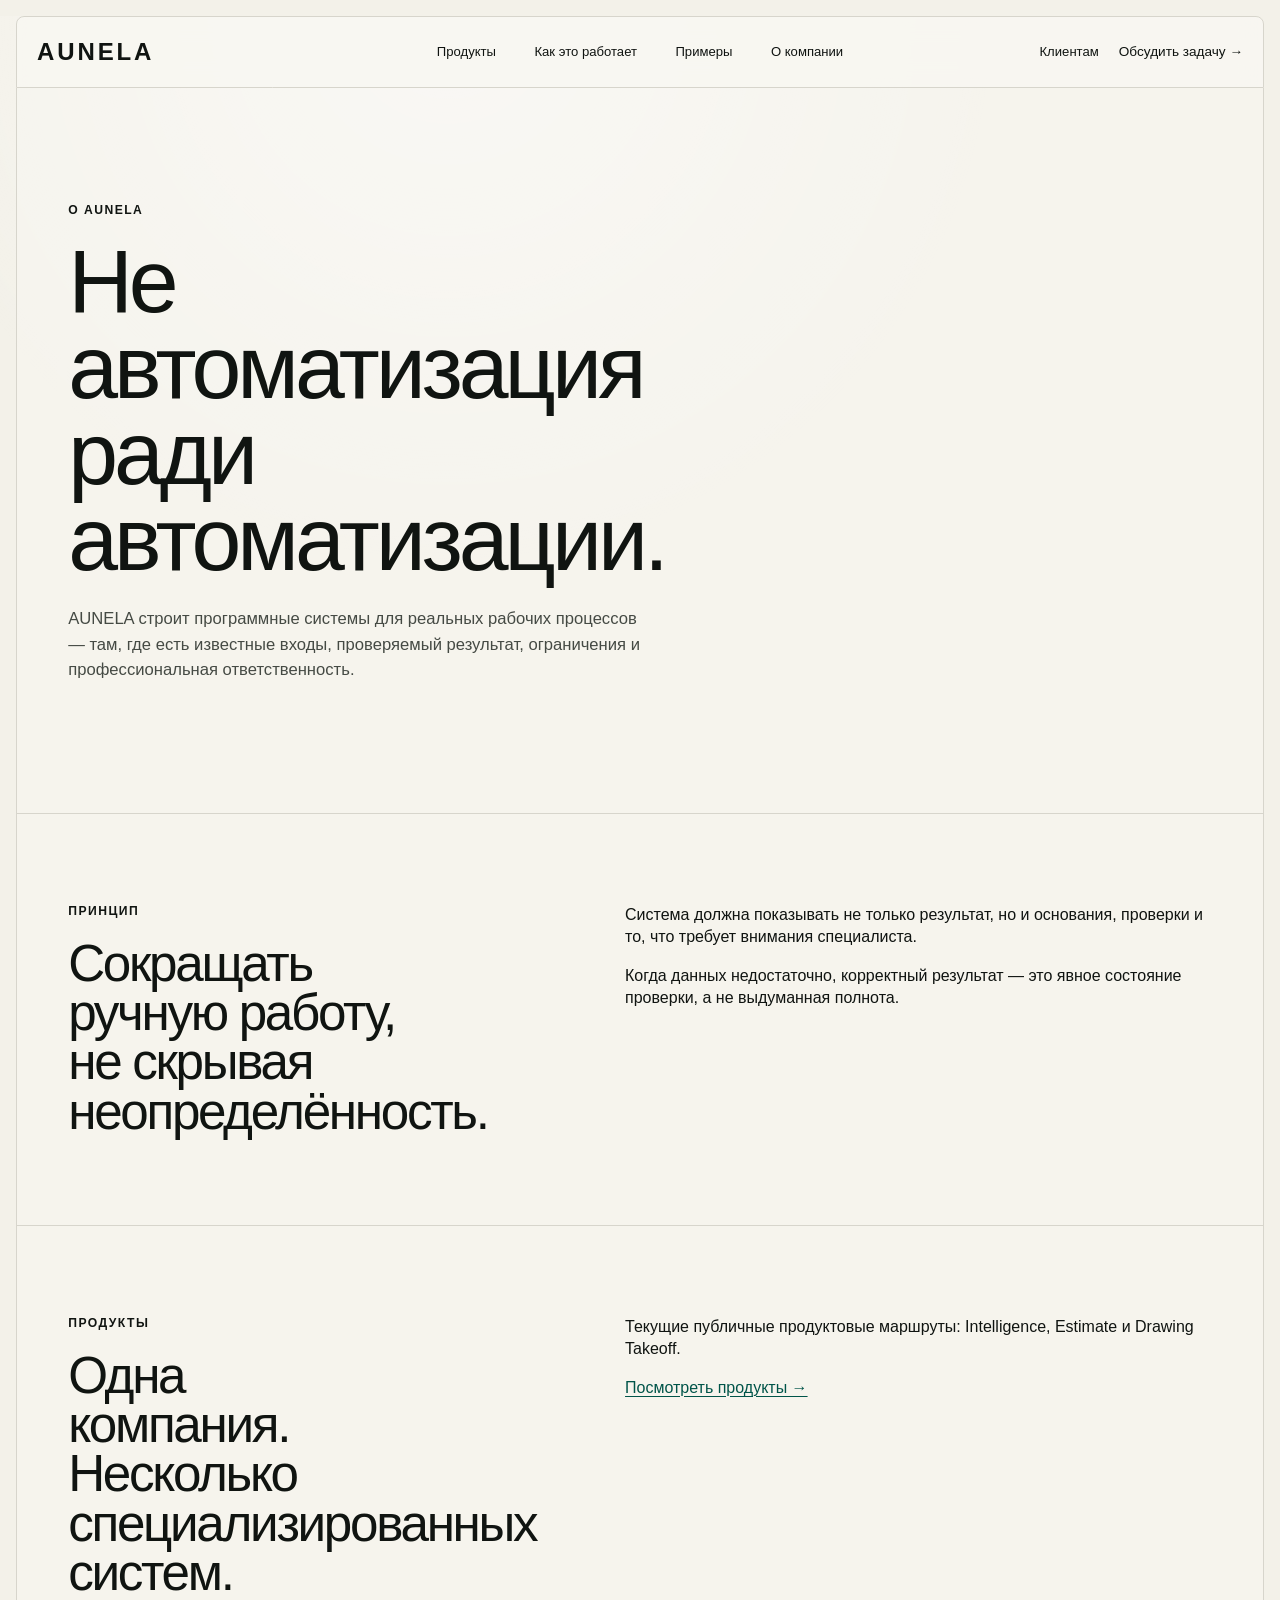
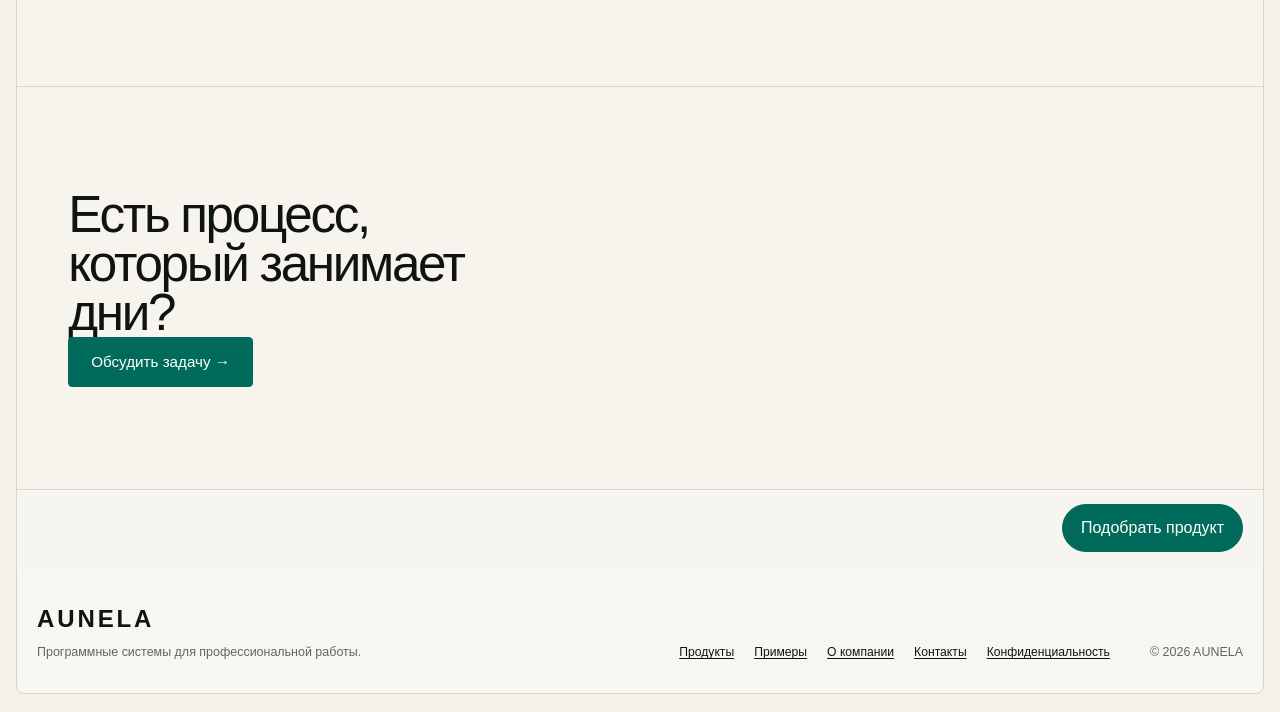
==== about/index.html @ c019729d "Publish AUNELA staging build" ====
<!DOCTYPE html><html lang="ru"> <head><meta charset="UTF-8"><meta name="viewport" content="width=device-width"><meta name="color-scheme" content="light"><meta name="theme-color" content="#f2f0e9"><link rel="icon" type="image/svg+xml" href="/favicon.svg"><title>О AUNELA</title><meta name="description" content="AUNELA создаёт программные системы для ограниченных профессиональных процессов с понятными входами, результатом, проверками и явными границами."><link rel="canonical" href="https://aunela.ru/about/"><meta name="robots" content="noindex,nofollow,noarchive"><meta property="og:type" content="website"><meta property="og:site_name" content="AUNELA"><meta property="og:title" content="О AUNELA"><meta property="og:description" content="AUNELA создаёт программные системы для ограниченных профессиональных процессов с понятными входами, результатом, проверками и явными границами."><meta property="og:url" content="https://aunela.ru/about/"><script type="application/ld+json">[{"@context":"https://schema.org","@type":"Organization","name":"AUNELA","url":"https://aunela.ru"}]</script><link rel="stylesheet" href="/_astro/BaseLayout.DQmURmoI.css"></head> <body> <a class="skip-link" href="#content">К содержанию</a> <header class="site-header"> <a class="brand" href="/" aria-label="AUNELA — главная">AUNELA</a> <nav class="desktop-nav" aria-label="Основная навигация"> <a href="/products/">Продукты</a> <a href="/#trace">Как это работает</a> <a href="/examples/">Примеры</a> <a href="/about/">О компании</a> </nav> <div class="header-actions"> <a class="utility-link" href="https://app.aunela.ru">Клиентам</a> <a class="header-cta" href="/contact/">Обсудить задачу <span aria-hidden="true">→</span></a> </div> <button class="menu-button" type="button" aria-expanded="false" aria-controls="mobile-nav"> <span class="sr-only">Открыть меню</span> <span></span><span></span> </button> </header> <nav id="mobile-nav" class="mobile-nav" aria-label="Мобильная навигация" hidden> <a href="/products/">Продукты</a> <a href="/#trace">Как это работает</a> <a href="/examples/">Примеры</a> <a href="/about/">О компании</a> <a href="/contact/">Обсудить задачу</a> </nav> <main id="content">  <section class="page-hero narrow"> <p class="eyebrow">О AUNELA</p> <h1>Не автоматизация ради автоматизации.</h1> <p class="hero-lead">
AUNELA строит программные системы для реальных рабочих процессов — там, где есть
      известные входы, проверяемый результат, ограничения и профессиональная ответственность.
</p> </section> <section class="section-grid page-section"> <div><p class="section-index">ПРИНЦИП</p><h2>Сокращать ручную работу, не скрывая неопределённость.</h2></div> <div> <p>Система должна показывать не только результат, но и основания, проверки и то, что требует внимания специалиста.</p> <p>Когда данных недостаточно, корректный результат — это явное состояние проверки, а не выдуманная полнота.</p> </div> </section> <section class="section-grid page-section"> <div><p class="section-index">ПРОДУКТЫ</p><h2>Одна компания. Несколько специализированных систем.</h2></div> <div> <p>Текущие публичные продуктовые маршруты: Intelligence, Estimate и Drawing Takeoff.</p> <a class="text-link" href="/products/">Посмотреть продукты →</a> </div> </section> <section class="page-cta page-section"> <h2>Есть процесс, который занимает дни?</h2> <a class="button button-primary" href="/contact/">Обсудить задачу →</a> </section>  </main> <div class="agent-slot" data-agent-slot data-agent-mode="fallback"> <button class="agent-launcher" type="button" aria-expanded="false" aria-controls="agent-panel">
Подобрать продукт
</button> <aside id="agent-panel" class="agent-panel" hidden aria-label="Помощник по продуктам AUNELA"> <div class="agent-head"> <div> <p class="section-index">AUNELA / ПОМОЩНИК</p> <strong>Что вы хотите сократить?</strong> </div> <button class="agent-close" type="button" aria-label="Закрыть">×</button> </div> <nav class="agent-choices" aria-label="Быстрый подбор продукта"> <a href="/products/intelligence/"> <strong>Поиск возможностей</strong> <span>Тендеры, закупки, коммерческий контекст →</span> </a> <a href="/products/estimate/"> <strong>Расчёт по спецификации</strong> <span>Из исходных позиций в контролируемый расчёт →</span> </a> <a href="/products/drawing-takeoff/"> <strong>Объёмы по чертежам</strong> <span>Из проектных листов в проверяемый takeoff →</span> </a> </nav> <div class="agent-fallback"> <p>Диалоговый агент подключается как отдельный сервис. Этот публичный маршрут работает независимо от него.</p> <a href="/contact/">Обсудить задачу →</a> </div> </aside> </div> <script type="module">var e=document.querySelector(`[data-agent-slot]`),t=e?.querySelector(`.agent-launcher`),n=e?.querySelector(`.agent-panel`),r=e?.querySelector(`.agent-close`);function i(e){!t||!n||(t.setAttribute(`aria-expanded`,String(e)),n.hidden=!e,e&&r?.focus())}t?.addEventListener(`click`,()=>{i(t.getAttribute(`aria-expanded`)!==`true`)}),r?.addEventListener(`click`,()=>i(!1)),document.addEventListener(`keydown`,e=>{e.key===`Escape`&&i(!1)});</script> <footer class="site-footer"> <div> <a class="brand" href="/">AUNELA</a> <p>Программные системы для профессиональной работы.</p> </div> <nav aria-label="Навигация в подвале"> <a href="/products/">Продукты</a> <a href="/examples/">Примеры</a> <a href="/about/">О компании</a> <a href="/contact/">Контакты</a> <a href="/privacy/">Конфиденциальность</a> </nav> <p class="footer-note">© 2026 AUNELA</p> </footer> <script>
      const button = document.querySelector('.menu-button');
      const menu = document.querySelector('#mobile-nav');
      button?.addEventListener('click', () => {
        const open = button.getAttribute('aria-expanded') === 'true';
        button.setAttribute('aria-expanded', String(!open));
        if (menu) menu.hidden = open;
      });
    </script></body> </html>
---- _astro/BaseLayout.DQmURmoI.css ----
:root{--bg:#f3f1e9;--paper:#f8f7f2;--ink:#101411;--muted:#62665f;--line:#d7d5cc;--green:#006b5b;--green-dark:#005449;--mint:#dcefe8;--mint-strong:#bfe6d8;--amber:#d98900;--amber-bg:#fff0c7;--radius:8px;--max:1480px;--page:clamp(20px, 4vw, 64px);--display:clamp(3.4rem, 7vw, 7.9rem);--h2:clamp(2.25rem, 4vw, 5rem);color:var(--ink);background:var(--bg);font-synthesis:none;font-family:Arial,Helvetica Neue,Helvetica,sans-serif}*{box-sizing:border-box}html{scroll-behavior:smooth}body{background:radial-gradient(circle at 35% 0%, #ffffffc7, transparent 34rem), var(--bg);min-width:320px;color:var(--ink);margin:0;line-height:1.4}a{color:inherit;text-underline-offset:.18em;text-decoration-thickness:1px}button,a{-webkit-tap-highlight-color:transparent}button{font:inherit;color:inherit}p{margin:0 0 1rem}h1,h2,h3{letter-spacing:-.045em;margin:0;font-weight:400;line-height:.96}h1{font-size:var(--display)}h2{font-size:var(--h2)}h3{font-size:1.45rem}.sr-only{clip:rect(0,0,0,0);white-space:nowrap;border:0;width:1px;height:1px;margin:-1px;padding:0;overflow:hidden;position:absolute!important}.skip-link{z-index:1000;background:var(--ink);color:#fff;padding:10px 14px;position:fixed;top:8px;left:8px;transform:translateY(-150%)}.skip-link:focus{transform:none}.site-header{width:min(calc(100% - 32px),var(--max));border:1px solid var(--line);border-radius:var(--radius) var(--radius) 0 0;backdrop-filter:blur(12px);z-index:20;background:#f8f7f2ed;grid-template-columns:1fr auto 1fr;align-items:center;min-height:72px;margin:16px auto 0;padding:0 20px;display:grid;position:relative}.brand{letter-spacing:.12em;width:max-content;font-size:1.5rem;font-weight:700;text-decoration:none;display:inline-block}.desktop-nav{align-items:center;gap:clamp(20px,3vw,46px);display:flex}.desktop-nav a,.utility-link{font-size:.82rem;text-decoration:none}.desktop-nav a:hover,.utility-link:hover{text-decoration:underline}.header-actions{justify-content:flex-end;align-items:center;gap:20px;display:flex}.header-cta{white-space:nowrap;font-size:.85rem;text-decoration:none}.menu-button,.mobile-nav{display:none}main{width:min(calc(100% - 32px),var(--max));border-left:1px solid var(--line);border-right:1px solid var(--line);background:#f8f7f294;margin:0 auto}.hero{border-bottom:1px solid var(--line);grid-template-columns:.9fr 1.1fr;min-height:560px;display:grid;overflow:hidden}.hero-copy{padding:clamp(32px,5vw,72px) var(--page);align-self:center}.eyebrow,.section-kicker,.section-index,.demo-label{letter-spacing:.12em;text-transform:uppercase;margin:0 0 20px;font-size:.76rem;font-weight:700;line-height:1.25}.hero h1{max-width:8ch}.hero-lead{color:#454a44;max-width:760px;margin-top:24px;font-size:clamp(1rem,1.3vw,1.25rem);line-height:1.52}.button-row{flex-wrap:wrap;align-items:center;gap:14px;margin-top:30px;display:flex}.button{border:1px solid var(--green);border-radius:4px;justify-content:center;align-items:center;gap:18px;min-height:48px;padding:13px 22px;font-size:.95rem;text-decoration:none;transition:transform .18s,background .18s;display:inline-flex}.button:hover{transform:translateY(-1px)}.button-primary{background:var(--green);color:#fff}.button-primary:hover{background:var(--green-dark)}.button-secondary{background:0 0;border-color:#777b75}.text-link{color:var(--green-dark);font-size:1rem}.hero-proof{background:linear-gradient(135deg,#ddebe83d,#3967751f),linear-gradient(120deg,#d7dedb 0 22%,#9bb8bc 22% 42%,#527884 42% 58%,#244b5a 58% 66%,#d4d9d4 66%);min-height:560px;position:relative;overflow:hidden}.hero-proof:after{content:"";mix-blend-mode:soft-light;background:repeating-linear-gradient(90deg,#0000 0 82px,#ffffff47 83px 84px),repeating-linear-gradient(0deg,#0000 0 96px,#ffffff1f 97px 98px);position:absolute;inset:0}.blueprint-grid{z-index:1;background-color:#f3f5f0;background-image:linear-gradient(#1648441f 1px,#0000 1px),linear-gradient(90deg,#1648441f 1px,#0000 1px),none;background-position:0 0,0 0,0 0;background-repeat:repeat,repeat,repeat;background-size:24px 24px;background-attachment:scroll,scroll,scroll;background-origin:padding-box,padding-box,padding-box;background-clip:border-box,border-box,border-box;border:1px solid #172e2d2e;position:absolute;inset:18% 46% 10% 4%;transform:rotate(-1deg)}.proof-window{z-index:3;background:#f9f9f6f5;border:1px solid #1e2a282e;border-radius:6px;position:absolute;overflow:hidden;box-shadow:0 18px 45px #1a302d24}.source-window{width:52%;top:12%;left:5%}.result-window{width:49%;top:25%;right:4%}.window-bar{border-bottom:1px solid #dedfd8;justify-content:space-between;align-items:center;gap:12px;min-height:42px;padding:11px 14px;font-size:.74rem;display:flex}.window-bar span{color:var(--muted)}.drawing-canvas{background-color:#f6f7f2;background-image:linear-gradient(#0c403b14 1px,#0000 1px),linear-gradient(90deg,#0c403b14 1px,#0000 1px),none;background-position:0 0,0 0,0 0;background-repeat:repeat,repeat,repeat;background-size:20px 20px;background-attachment:scroll,scroll,scroll;background-origin:padding-box,padding-box,padding-box;background-clip:border-box,border-box,border-box;min-height:220px;position:relative}.drawing-box{background:#3fb89b1f;border:2px solid #14917d;width:82px;height:56px;position:absolute;top:34%;left:24%}.drawing-node{background:var(--green);border-radius:50%;width:11px;height:11px;position:absolute;top:45%;left:44%}.drawing-line{background:var(--green);transform-origin:0;height:2px;position:absolute}.drawing-line.one{width:120px;top:46%;left:45%;transform:rotate(12deg)}.drawing-line.two{width:66px;top:57%;left:61%;transform:rotate(-3deg)}.result-row{border-bottom:1px solid #e2e1da;grid-template-columns:48px 1fr auto;align-items:center;gap:10px;min-height:56px;padding:7px 12px;font-size:.76rem;display:grid}.result-row strong{font-weight:400}.result-row em,.status-review,.status-ok{white-space:nowrap;border-radius:4px;padding:5px 8px;font-style:normal}.status-ok{color:var(--green-dark);background:var(--mint)}.status-review{color:#9a5e00;background:var(--amber-bg)}.trace-section{padding:24px var(--page) 32px;border-bottom:1px solid var(--line)}.trace-list{grid-template-columns:repeat(5,1fr);gap:0;margin:0;padding:0;list-style:none;display:grid}.trace-step{min-width:0;padding-right:24px;position:relative}.trace-top{align-items:center;height:44px;display:flex;position:relative}.trace-number{color:var(--muted);font-size:.7rem;position:absolute;top:42px;left:0}.trace-dot{background:var(--mint);border:1px solid var(--mint-strong);width:42px;height:42px;color:var(--green-dark);z-index:2;border-radius:50%;place-items:center;font-weight:700;display:grid;position:relative}.trace-line{background:var(--green);flex:1;height:2px;margin-left:8px;position:relative}.trace-line:after{content:"";border-left:7px solid var(--green);border-top:4px solid #0000;border-bottom:4px solid #0000;width:0;height:0;position:absolute;top:-3px;right:-1px}.trace-step strong{margin-top:26px;font-size:.92rem;display:block}.trace-step>span:last-of-type:not(.review-branch){color:var(--muted);max-width:22ch;margin-top:5px;font-size:.78rem;display:block}.review-branch{color:#9a5e00;background:var(--amber-bg);border-radius:99px;margin-top:10px;padding:5px 8px;font-size:.72rem;display:inline-flex}.section-grid{padding:clamp(54px,7vw,100px) var(--page);border-bottom:1px solid var(--line);grid-template-columns:.9fr 1.1fr;gap:clamp(36px,6vw,100px);display:grid}.section-grid h2{max-width:12ch}.section-lead{color:#4d514c;max-width:49ch;margin:22px 0;font-size:1.03rem}.control-section>div:first-child{align-self:center}.review-panel{grid-template-columns:1fr 1.18fr;align-items:stretch;gap:16px;display:grid}.review-panel .proof-window{width:auto;box-shadow:none;position:relative;inset:auto}.review-panel .drawing-canvas{min-height:270px}.drawing-box.review{border-color:var(--amber);background:#e69d161f}.drawing-line.review{background:var(--amber);width:125px;top:49%;left:42%;transform:rotate(-2deg)}.review-card{border:1px solid var(--line);background:#ffffffb8;border-radius:6px;padding:20px}.review-title{color:#a36600;border-bottom:1px solid var(--line);padding-bottom:13px}.review-dot{background:var(--amber);border-radius:50%;width:9px;height:9px;margin-right:6px;display:inline-block}.review-card dl{margin:0 0 18px}.review-card dl div{border-bottom:1px solid #e3e1da;grid-template-columns:110px 1fr;gap:14px;padding:8px 0;font-size:.78rem;display:grid}.review-card dt{color:var(--muted)}.review-card dd{margin:0}.compact-button{width:100%;font-size:.8rem}.products-section{padding:26px var(--page) 16px;border-bottom:1px solid var(--line)}.section-heading-row{min-height:30px}.product-grid{grid-template-columns:repeat(5,1fr);gap:16px;display:grid}.product-grid-three{grid-template-columns:repeat(3,1fr)}.product-card{border:1px solid var(--line);background:#ffffff9e;border-radius:5px;min-width:0;text-decoration:none;transition:transform .18s,border-color .18s;overflow:hidden}a.product-card:hover{border-color:#acaea7;transform:translateY(-2px)}.product-visual{background:linear-gradient(135deg,#10675a1c,#30586214),#e7ebe7;height:120px;position:relative;overflow:hidden}.visual-grid{background-color:#0000;background-image:linear-gradient(#0a49411a 1px,#0000 1px),linear-gradient(90deg,#0a49411a 1px,#0000 1px);background-position:0 0,0 0;background-repeat:repeat,repeat;background-size:18px 18px;background-attachment:scroll,scroll;background-origin:padding-box,padding-box;background-clip:border-box,border-box;position:absolute;inset:10px}.visual-mark{border:2px solid var(--green);background:#1688741a;width:42%;height:38%;position:absolute;top:28%;left:20%}.product-copy{min-height:150px;padding:14px;position:relative}.product-copy h3{letter-spacing:-.025em;font-size:1.03rem;font-weight:700}.product-copy p{color:var(--muted);margin-top:8px;font-size:.81rem}.card-arrow{color:var(--green);font-size:1.3rem;position:absolute;bottom:12px;right:14px}.product-label{color:var(--muted);font-size:.68rem}.material-level-2{background:#f7f6f1;border-color:#d9d8d1}.material-level-2 .product-visual{background:linear-gradient(135deg,#0000 0 48%,#006b5b14 48% 52%,#0000 52%),#ecece7}.material-level-2 .visual-grid{background-color:#0000;background-image:linear-gradient(#0a49411a 1px,#0000 1px),linear-gradient(90deg,#0a49411a 1px,#0000 1px);background-position:0 0,0 0;background-repeat:repeat,repeat;background-size:34px 34px;background-attachment:scroll,scroll;background-origin:padding-box,padding-box;background-clip:border-box,border-box}.material-level-2 .visual-mark{border-style:dashed;width:28%;height:30%}.material-level-3{background:#f5f4ef;border-color:#deddd7}.material-level-3 .product-visual{background:linear-gradient(90deg,#0000 0 15%,#006b5b17 15% 16%,#0000 16% 38%,#006b5b17 38% 39%,#0000 39%),#efefe9}.material-level-3 .visual-grid{background:repeating-linear-gradient(0deg,#0000 0 27px,#0a494117 28px 29px)}.material-level-3 .visual-mark{background:0 0;border-style:dotted;border-width:1px;width:18%;height:18%}.material-level-3 .product-copy p{max-width:22ch}.demo-label{color:#555951;background:#e7e5dc;border-radius:2px;padding:5px 8px;font-size:.65rem;display:inline-block}.evidence-ledger{border:1px solid var(--line);background:#ffffffad;align-self:center}.evidence-ledger div{border-bottom:1px solid var(--line);justify-content:space-between;align-items:center;gap:16px;min-height:52px;padding:0 16px;display:flex}.evidence-ledger div:last-child{border-bottom:0}.evidence-ledger span{color:var(--muted);font-size:.84rem}.evidence-ledger strong{font-size:1rem;font-weight:400}.evidence-ledger .review-ledger{background:var(--amber-bg)}.evidence-ledger .review-ledger span,.evidence-ledger .review-ledger strong{color:#9a5e00}.fit-section{border-bottom:0}.fit-section h2{max-width:14ch}.fit-section>div:last-child{align-self:end;max-width:55ch}.page-hero{padding:clamp(60px,9vw,140px) var(--page);border-bottom:1px solid var(--line)}.page-hero.narrow h1{max-width:12ch}.page-hero.narrow .hero-lead{max-width:62ch}.product-detail-hero{grid-template-columns:1.15fr .85fr;gap:80px;display:grid}.product-detail-hero h1{max-width:10ch}.product-proof-card{border:1px solid var(--line);background:#ffffffa3;border-radius:6px;align-self:end;padding:24px}.mini-ledger{border-top:1px solid var(--line);grid-template-columns:1fr 1fr;margin-bottom:20px;display:grid}.mini-ledger span,.mini-ledger strong{border-bottom:1px solid var(--line);padding:11px 0;font-size:.78rem}.mini-ledger span{color:var(--muted)}.mini-ledger strong{text-align:right;font-weight:400}.fine-print,.page-note{color:var(--muted);font-size:.76rem;line-height:1.5}.page-section{border-bottom:1px solid var(--line)}.process-detail{padding:clamp(52px,7vw,96px) var(--page);grid-template-columns:repeat(3,1fr);display:grid}.process-column{border-right:1px solid var(--line);min-width:0;padding:0 clamp(22px,3vw,46px)}.process-column:first-child{padding-left:0}.process-column:last-child{border-right:0;padding-right:0}.process-column h2{margin-bottom:24px;font-size:clamp(1.6rem,2.3vw,2.7rem)}.plain-list{margin:0;padding:0;list-style:none}.plain-list li{border-bottom:1px solid var(--line);color:#444943;padding:12px 0 12px 20px;position:relative}.plain-list li:before{content:"—";color:var(--green);position:absolute;left:0}.strong-list li{color:var(--ink);font-size:1.08rem}.human-control-note{border-left:3px solid var(--green);background:var(--mint);margin-top:34px;padding:24px}.human-control-note p:last-child{margin-bottom:0}.page-cta{padding:clamp(60px,8vw,120px) var(--page)}.page-cta h2{max-width:14ch}.portfolio-next{border-bottom:0}.developing-list{align-self:center}.developing-row{border-top:1px solid var(--line);grid-template-columns:160px 1fr;gap:20px;padding:20px 0;display:grid}.developing-row h3{font-size:1.1rem;font-weight:700}.developing-row p{color:var(--muted);margin:0}.example-index{padding:0 var(--page)}.example-row{border-bottom:1px solid var(--line);grid-template-columns:80px 1fr 40px;align-items:center;gap:24px;min-height:160px;text-decoration:none;display:grid}.example-row h2{font-size:clamp(2rem,4vw,4rem)}.example-row p{color:var(--muted);max-width:70ch;margin-top:10px}.example-row .card-arrow{justify-self:end;position:static}.page-note{padding:24px var(--page) 70px;max-width:90ch}.example-proof{padding:0 var(--page);grid-template-columns:repeat(5,1fr);display:grid}.example-proof article{border-right:1px solid var(--line);min-height:340px;padding:28px 22px;position:relative}.example-proof article:first-child{border-left:1px solid var(--line)}.example-proof h2{max-width:12ch;margin-bottom:22px;font-size:1.6rem}.example-proof p:last-child{color:var(--muted);font-size:.9rem}.example-proof .human-proof{background:var(--mint)}.proof-num{color:#b5b7b0;letter-spacing:-.05em;margin-bottom:48px;font-size:3rem;display:block}.status-review.large{margin-top:14px;padding:8px 12px;display:inline-flex}.contact-grid{padding:clamp(50px,7vw,96px) var(--page);grid-template-columns:1fr 1fr;gap:24px;display:grid}.contact-card{border:1px solid var(--line);background:#ffffff94;padding:clamp(26px,4vw,54px)}.contact-card.primary{background:var(--mint);border-color:#b8d8cd}.numbered{counter-reset:steps}.numbered li{padding-left:32px}.numbered li:before{counter-increment:steps;content:"0" counter(steps);font-size:.7rem;top:15px}.site-footer{width:min(calc(100% - 32px),var(--max));border:1px solid var(--line);border-radius:0 0 var(--radius) var(--radius);background:#f8f7f2d9;border-top:0;grid-template-columns:1fr auto auto;align-items:end;gap:40px;min-height:120px;margin:0 auto 18px;padding:32px 20px;display:grid}.site-footer p{color:var(--muted);margin:8px 0 0;font-size:.78rem}.site-footer nav{flex-wrap:wrap;gap:20px;display:flex}.site-footer nav a{font-size:.76rem}.footer-note{white-space:nowrap}.agent-slot{z-index:40;width:min(calc(100% - 32px),var(--max));border-left:1px solid var(--line);border-right:1px solid var(--line);background:#f8f7f2b8;justify-content:flex-end;margin:0 auto;padding:14px 20px 18px;display:flex;position:relative}.agent-launcher{border:1px solid var(--green);background:var(--green);color:#fff;min-height:48px;box-shadow:none;cursor:pointer;border-radius:99px;padding:12px 18px}.agent-panel{border:1px solid var(--line);background:#f9f8f3;border-radius:8px;width:min(390px,100vw - 32px);max-height:min(640px,100vh - 110px);position:absolute;bottom:70px;right:20px;overflow:auto;box-shadow:0 24px 80px #1f2c2833}.agent-head{border-bottom:1px solid var(--line);justify-content:space-between;align-items:start;gap:20px;padding:20px;display:flex}.agent-head .section-index{margin-bottom:6px}.agent-close{cursor:pointer;background:0 0;border:0;width:40px;height:40px;font-size:1.5rem}.agent-choices{display:grid}.agent-choices a{border-bottom:1px solid var(--line);gap:4px;padding:16px 20px;text-decoration:none;display:grid}.agent-choices a:hover{background:var(--mint)}.agent-choices span{color:var(--muted);font-size:.78rem}.agent-fallback{padding:18px 20px;font-size:.8rem}.agent-fallback p{color:var(--muted)}@media (width<=1050px){.site-header{grid-template-columns:1fr auto}.desktop-nav,.header-actions{display:none}.menu-button{cursor:pointer;background:0 0;border:0;align-content:center;justify-self:end;gap:6px;width:48px;height:48px;display:grid}.menu-button span:not(.sr-only){background:var(--ink);width:23px;height:1px}.mobile-nav{width:min(calc(100% - 32px),var(--max));border:1px solid var(--line);z-index:19;background:#f8f7f2;border-top:0;margin:0 auto;display:grid;position:relative}.mobile-nav[hidden]{display:none}.mobile-nav a{border-bottom:1px solid var(--line);padding:15px 20px;text-decoration:none}.hero{grid-template-columns:1fr}.hero-proof{min-height:480px}.trace-list{grid-template-columns:repeat(5,minmax(150px,1fr));padding-bottom:12px;overflow-x:auto}.section-grid{grid-template-columns:1fr}.review-panel{grid-template-columns:1fr 1fr}.product-grid{grid-template-columns:repeat(3,1fr)}.product-detail-hero{grid-template-columns:1fr;gap:44px}.process-detail{grid-template-columns:1fr;gap:36px}.process-column{border-right:0;border-bottom:1px solid var(--line);padding:0 0 36px}.process-column:last-child{border-bottom:0}.example-proof{grid-template-columns:repeat(2,1fr)}.example-proof article{border:1px solid var(--line);margin:-1px 0 0 -1px}}@media (width<=720px){:root{--page:20px;--display:clamp(3rem,15vw,5.3rem);--h2:clamp(2.2rem,10vw,3.5rem)}body{background:var(--bg)}.site-header,main,.site-footer,.mobile-nav{width:calc(100% - 20px)}.site-header{min-height:62px;margin-top:10px;padding:0 14px}.brand{font-size:1.15rem}.hero{min-height:auto}.hero-copy{padding:38px var(--page) 34px}.hero h1{max-width:7ch}.eyebrow{margin-bottom:16px;font-size:.67rem}.hero-lead{margin-top:18px;font-size:.94rem}.button-row{width:100%;margin-top:22px;display:grid}.button{width:100%;min-height:50px}.hero-proof{min-height:365px}.source-window{width:76%;top:7%;left:5%}.result-window{width:74%;top:42%;right:4%}.drawing-canvas{min-height:150px}.result-row{grid-template-columns:34px 1fr auto;min-height:40px;padding:4px 7px;font-size:.6rem}.result-row em{padding:3px 5px}.trace-section{padding-top:22px;overflow-x:hidden}.trace-list{grid-template-columns:repeat(5,126px);min-width:0;max-width:100%}.trace-dot{width:34px;height:34px}.trace-number{top:36px}.trace-step strong{margin-top:24px;font-size:.75rem}.trace-step>span:last-of-type:not(.review-branch){font-size:.66rem}.review-panel{grid-template-columns:1fr}.review-panel .drawing-canvas{min-height:210px}.product-grid,.product-grid-three{grid-template-columns:repeat(3,minmax(180px,1fr));padding-bottom:12px;overflow-x:auto}.product-card{scroll-snap-align:start}.products-section{overflow:hidden}.product-copy{min-height:136px}.evidence-section{gap:36px}.page-hero{padding:54px var(--page)}.page-hero h1,.product-detail-hero h1,.section-grid h2{hyphens:auto;overflow-wrap:anywhere;max-width:100%}.page-hero h1{font-size:clamp(2.65rem,12vw,4.4rem)}.product-detail-hero{gap:34px}.example-proof{grid-template-columns:1fr}.example-proof article{min-height:260px}.proof-num{margin-bottom:24px}.example-row{grid-template-columns:36px 1fr 24px;gap:12px;min-height:140px}.contact-grid{grid-template-columns:1fr}.site-footer{grid-template-columns:1fr;align-items:start;gap:24px}.site-footer nav{grid-template-columns:1fr 1fr;display:grid}.agent-slot{width:calc(100% - 20px);margin:0 auto;padding:12px 10px 18px}.agent-launcher{width:100%;min-height:48px;font-size:.82rem}.agent-panel{width:calc(100vw - 20px);max-height:calc(100vh - 20px);position:fixed;bottom:10px;right:10px}}@media (prefers-reduced-motion:reduce){html{scroll-behavior:auto}*,:before,:after{scroll-behavior:auto!important;transition-duration:.01ms!important;animation-duration:.01ms!important;animation-iteration-count:1!important}}:focus-visible{outline-offset:3px;outline:3px solid #0a7665}
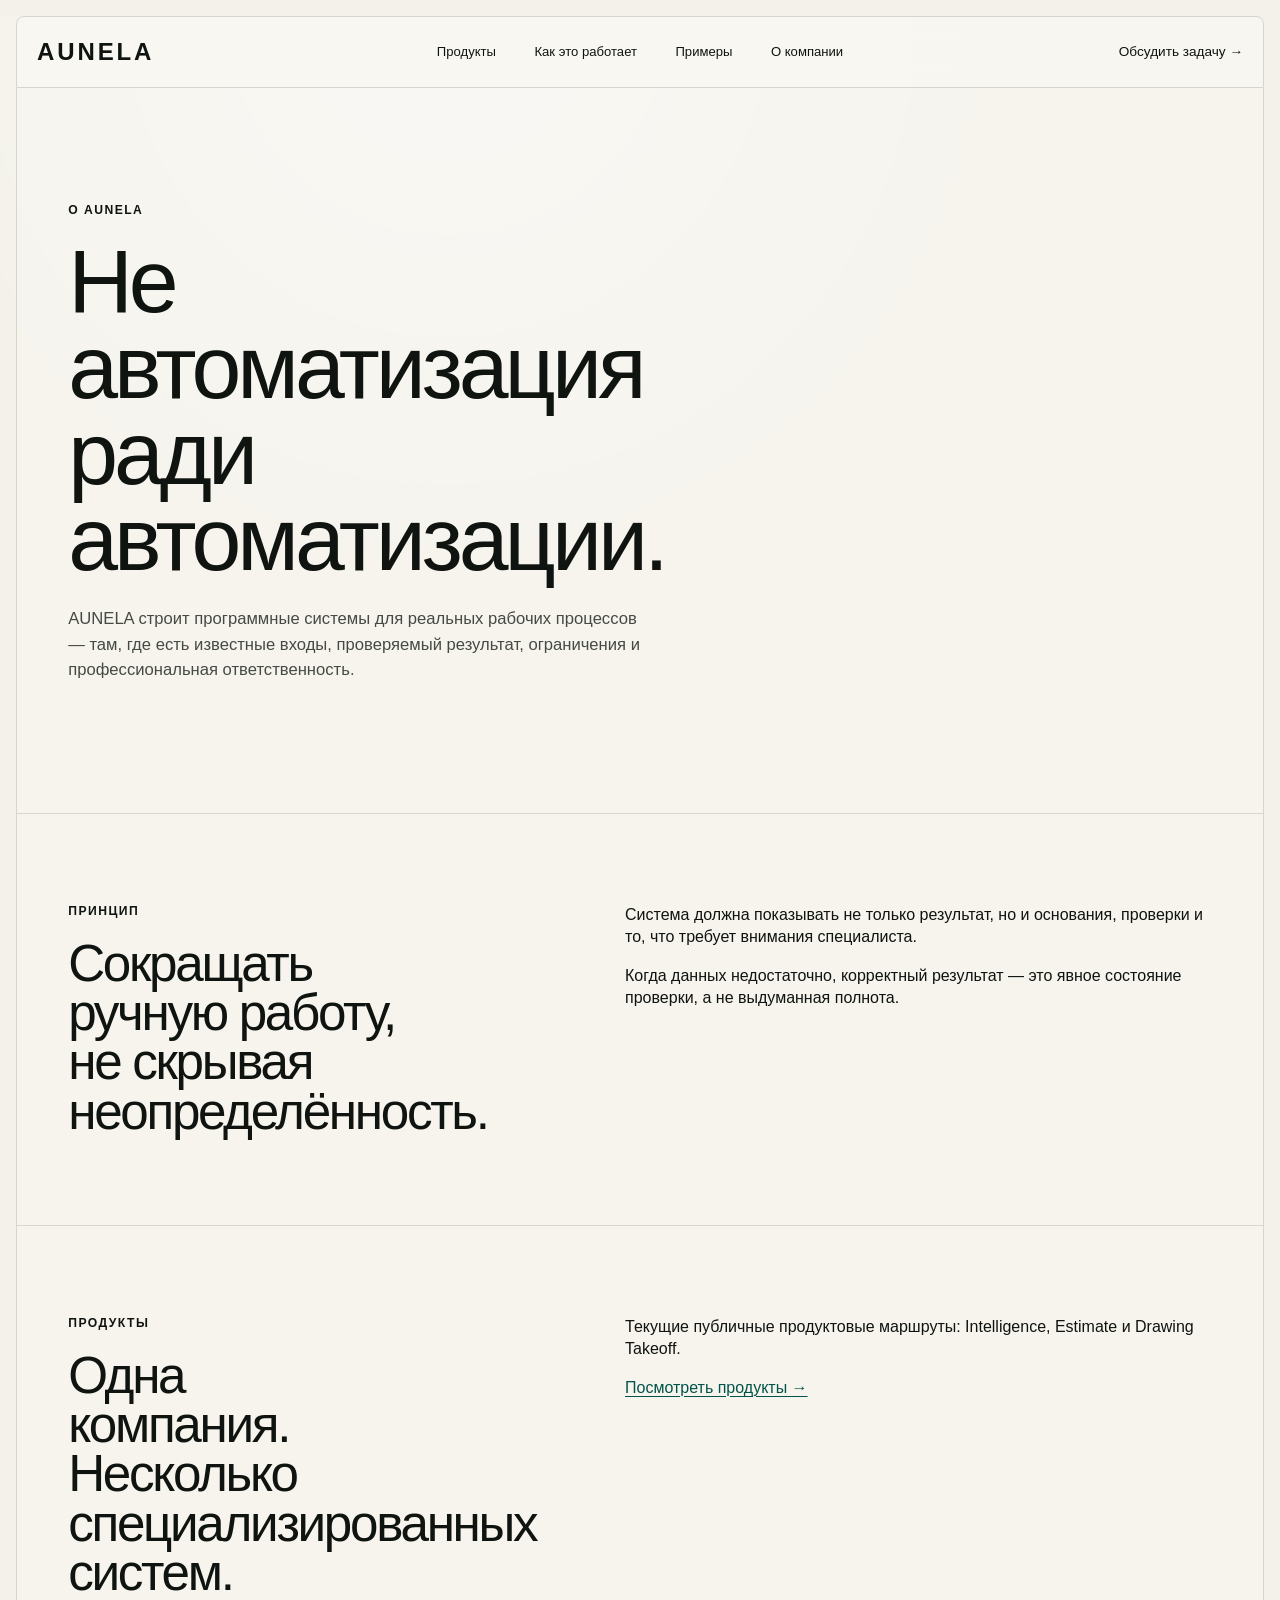
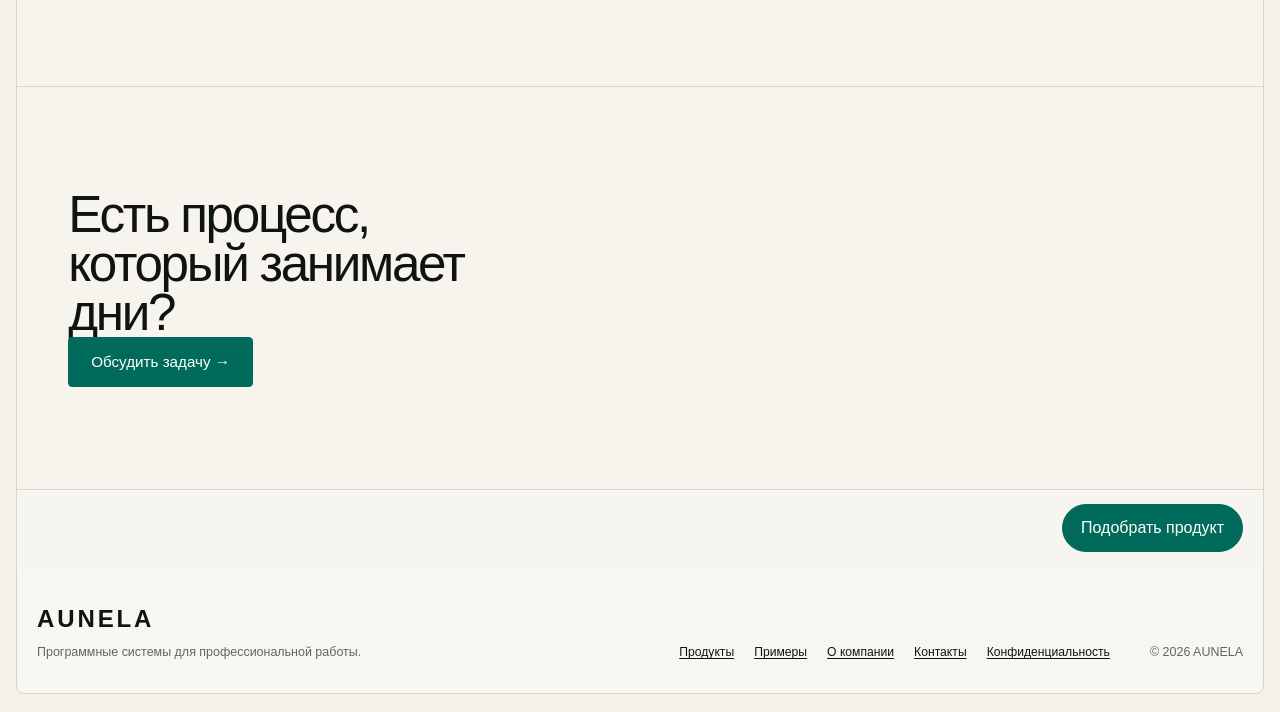
==== commit ae9ef5cf: "Refresh AUNELA staging after APP boundary fix" ====
--- a/about/index.html
+++ b/about/index.html
@@ -1,4 +1,4 @@
-<!DOCTYPE html><html lang="ru"> <head><meta charset="UTF-8"><meta name="viewport" content="width=device-width"><meta name="color-scheme" content="light"><meta name="theme-color" content="#f2f0e9"><link rel="icon" type="image/svg+xml" href="/favicon.svg"><title>О AUNELA</title><meta name="description" content="AUNELA создаёт программные системы для ограниченных профессиональных процессов с понятными входами, результатом, проверками и явными границами."><link rel="canonical" href="https://aunela.ru/about/"><meta name="robots" content="noindex,nofollow,noarchive"><meta property="og:type" content="website"><meta property="og:site_name" content="AUNELA"><meta property="og:title" content="О AUNELA"><meta property="og:description" content="AUNELA создаёт программные системы для ограниченных профессиональных процессов с понятными входами, результатом, проверками и явными границами."><meta property="og:url" content="https://aunela.ru/about/"><script type="application/ld+json">[{"@context":"https://schema.org","@type":"Organization","name":"AUNELA","url":"https://aunela.ru"}]</script><link rel="stylesheet" href="/_astro/BaseLayout.DQmURmoI.css"></head> <body> <a class="skip-link" href="#content">К содержанию</a> <header class="site-header"> <a class="brand" href="/" aria-label="AUNELA — главная">AUNELA</a> <nav class="desktop-nav" aria-label="Основная навигация"> <a href="/products/">Продукты</a> <a href="/#trace">Как это работает</a> <a href="/examples/">Примеры</a> <a href="/about/">О компании</a> </nav> <div class="header-actions"> <a class="utility-link" href="https://app.aunela.ru">Клиентам</a> <a class="header-cta" href="/contact/">Обсудить задачу <span aria-hidden="true">→</span></a> </div> <button class="menu-button" type="button" aria-expanded="false" aria-controls="mobile-nav"> <span class="sr-only">Открыть меню</span> <span></span><span></span> </button> </header> <nav id="mobile-nav" class="mobile-nav" aria-label="Мобильная навигация" hidden> <a href="/products/">Продукты</a> <a href="/#trace">Как это работает</a> <a href="/examples/">Примеры</a> <a href="/about/">О компании</a> <a href="/contact/">Обсудить задачу</a> </nav> <main id="content">  <section class="page-hero narrow"> <p class="eyebrow">О AUNELA</p> <h1>Не автоматизация ради автоматизации.</h1> <p class="hero-lead">
+<!DOCTYPE html><html lang="ru"> <head><meta charset="UTF-8"><meta name="viewport" content="width=device-width"><meta name="color-scheme" content="light"><meta name="theme-color" content="#f2f0e9"><link rel="icon" type="image/svg+xml" href="/favicon.svg"><title>О AUNELA</title><meta name="description" content="AUNELA создаёт программные системы для ограниченных профессиональных процессов с понятными входами, результатом, проверками и явными границами."><link rel="canonical" href="https://aunela.ru/about/"><meta name="robots" content="noindex,nofollow,noarchive"><meta property="og:type" content="website"><meta property="og:site_name" content="AUNELA"><meta property="og:title" content="О AUNELA"><meta property="og:description" content="AUNELA создаёт программные системы для ограниченных профессиональных процессов с понятными входами, результатом, проверками и явными границами."><meta property="og:url" content="https://aunela.ru/about/"><script type="application/ld+json">[{"@context":"https://schema.org","@type":"Organization","name":"AUNELA","url":"https://aunela.ru"}]</script><link rel="stylesheet" href="/_astro/BaseLayout.DQmURmoI.css"></head> <body> <a class="skip-link" href="#content">К содержанию</a> <header class="site-header"> <a class="brand" href="/" aria-label="AUNELA — главная">AUNELA</a> <nav class="desktop-nav" aria-label="Основная навигация"> <a href="/products/">Продукты</a> <a href="/#trace">Как это работает</a> <a href="/examples/">Примеры</a> <a href="/about/">О компании</a> </nav> <div class="header-actions">  <a class="header-cta" href="/contact/">Обсудить задачу <span aria-hidden="true">→</span></a> </div> <button class="menu-button" type="button" aria-expanded="false" aria-controls="mobile-nav"> <span class="sr-only">Открыть меню</span> <span></span><span></span> </button> </header> <nav id="mobile-nav" class="mobile-nav" aria-label="Мобильная навигация" hidden> <a href="/products/">Продукты</a> <a href="/#trace">Как это работает</a> <a href="/examples/">Примеры</a> <a href="/about/">О компании</a> <a href="/contact/">Обсудить задачу</a> </nav> <main id="content">  <section class="page-hero narrow"> <p class="eyebrow">О AUNELA</p> <h1>Не автоматизация ради автоматизации.</h1> <p class="hero-lead">
 AUNELA строит программные системы для реальных рабочих процессов — там, где есть
       известные входы, проверяемый результат, ограничения и профессиональная ответственность.
 </p> </section> <section class="section-grid page-section"> <div><p class="section-index">ПРИНЦИП</p><h2>Сокращать ручную работу, не скрывая неопределённость.</h2></div> <div> <p>Система должна показывать не только результат, но и основания, проверки и то, что требует внимания специалиста.</p> <p>Когда данных недостаточно, корректный результат — это явное состояние проверки, а не выдуманная полнота.</p> </div> </section> <section class="section-grid page-section"> <div><p class="section-index">ПРОДУКТЫ</p><h2>Одна компания. Несколько специализированных систем.</h2></div> <div> <p>Текущие публичные продуктовые маршруты: Intelligence, Estimate и Drawing Takeoff.</p> <a class="text-link" href="/products/">Посмотреть продукты →</a> </div> </section> <section class="page-cta page-section"> <h2>Есть процесс, который занимает дни?</h2> <a class="button button-primary" href="/contact/">Обсудить задачу →</a> </section>  </main> <div class="agent-slot" data-agent-slot data-agent-mode="fallback"> <button class="agent-launcher" type="button" aria-expanded="false" aria-controls="agent-panel">
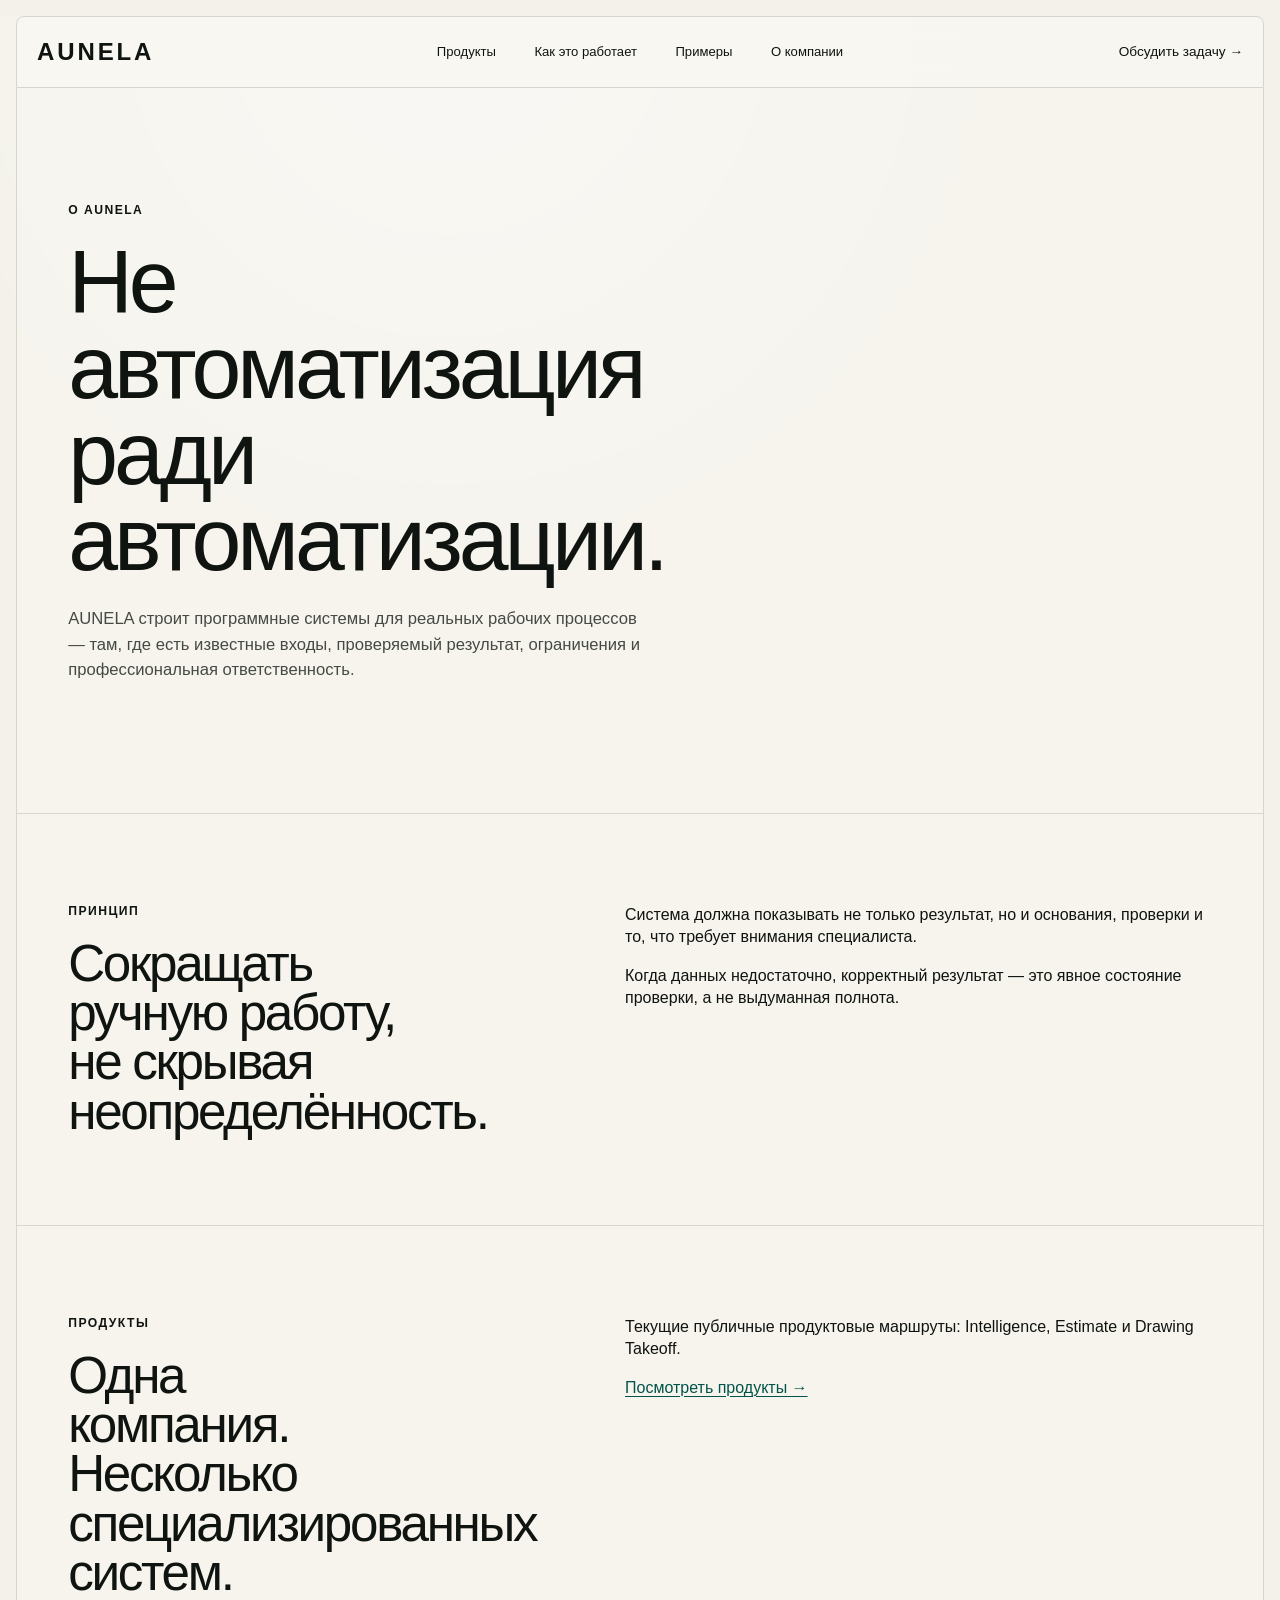
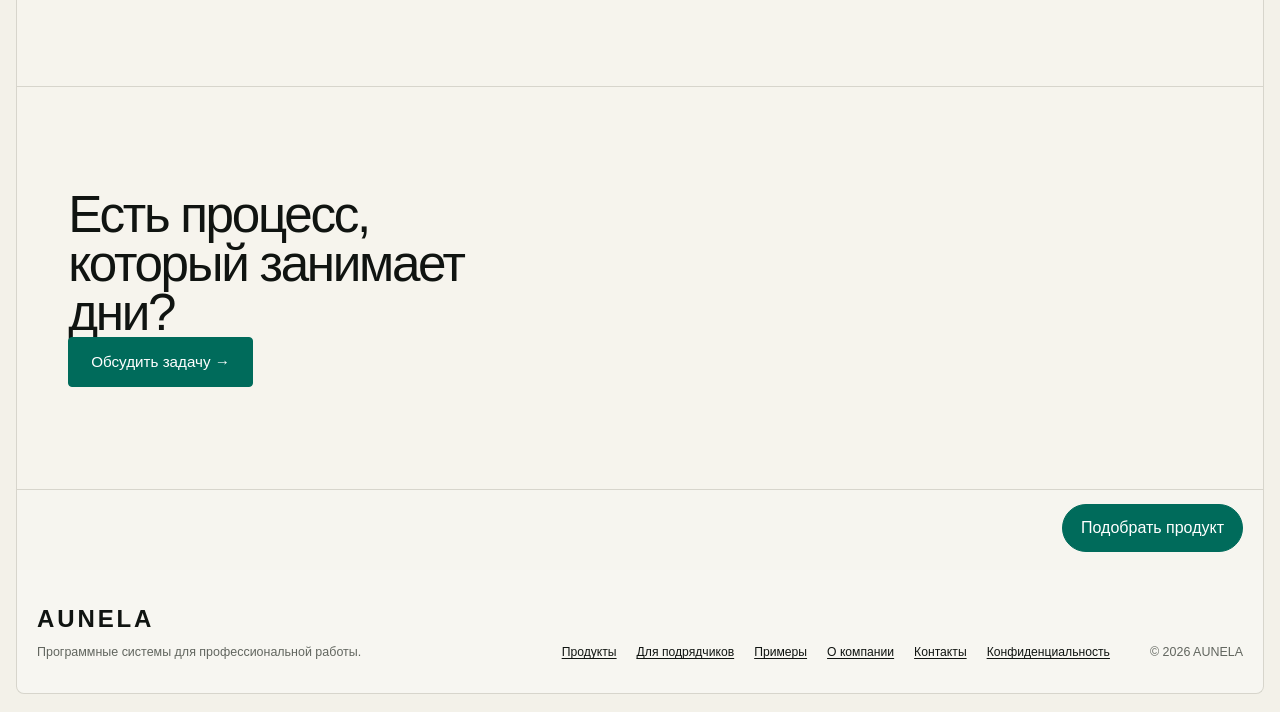
==== commit 08745ca2: "Publish search and agent factual architecture" ====
--- a/about/index.html
+++ b/about/index.html
@@ -1,9 +1,9 @@
-<!DOCTYPE html><html lang="ru"> <head><meta charset="UTF-8"><meta name="viewport" content="width=device-width"><meta name="color-scheme" content="light"><meta name="theme-color" content="#f2f0e9"><link rel="icon" type="image/svg+xml" href="/favicon.svg"><title>О AUNELA</title><meta name="description" content="AUNELA создаёт программные системы для ограниченных профессиональных процессов с понятными входами, результатом, проверками и явными границами."><link rel="canonical" href="https://aunela.ru/about/"><meta name="robots" content="noindex,nofollow,noarchive"><meta property="og:type" content="website"><meta property="og:site_name" content="AUNELA"><meta property="og:title" content="О AUNELA"><meta property="og:description" content="AUNELA создаёт программные системы для ограниченных профессиональных процессов с понятными входами, результатом, проверками и явными границами."><meta property="og:url" content="https://aunela.ru/about/"><script type="application/ld+json">[{"@context":"https://schema.org","@type":"Organization","name":"AUNELA","url":"https://aunela.ru"}]</script><link rel="stylesheet" href="/_astro/BaseLayout.DQmURmoI.css"></head> <body> <a class="skip-link" href="#content">К содержанию</a> <header class="site-header"> <a class="brand" href="/" aria-label="AUNELA — главная">AUNELA</a> <nav class="desktop-nav" aria-label="Основная навигация"> <a href="/products/">Продукты</a> <a href="/#trace">Как это работает</a> <a href="/examples/">Примеры</a> <a href="/about/">О компании</a> </nav> <div class="header-actions">  <a class="header-cta" href="/contact/">Обсудить задачу <span aria-hidden="true">→</span></a> </div> <button class="menu-button" type="button" aria-expanded="false" aria-controls="mobile-nav"> <span class="sr-only">Открыть меню</span> <span></span><span></span> </button> </header> <nav id="mobile-nav" class="mobile-nav" aria-label="Мобильная навигация" hidden> <a href="/products/">Продукты</a> <a href="/#trace">Как это работает</a> <a href="/examples/">Примеры</a> <a href="/about/">О компании</a> <a href="/contact/">Обсудить задачу</a> </nav> <main id="content">  <section class="page-hero narrow"> <p class="eyebrow">О AUNELA</p> <h1>Не автоматизация ради автоматизации.</h1> <p class="hero-lead">
+<!DOCTYPE html><html lang="ru"> <head><meta charset="UTF-8"><meta name="viewport" content="width=device-width"><meta name="color-scheme" content="light"><meta name="theme-color" content="#f2f0e9"><link rel="icon" type="image/svg+xml" href="/favicon.svg"><title>О AUNELA</title><meta name="description" content="AUNELA создаёт программные системы для ограниченных профессиональных процессов с понятными входами, результатом, проверками и явными границами."><link rel="canonical" href="https://aunela.ru/about/"><meta name="robots" content="noindex,nofollow,noarchive"><meta property="og:type" content="website"><meta property="og:site_name" content="AUNELA"><meta property="og:title" content="О AUNELA"><meta property="og:description" content="AUNELA создаёт программные системы для ограниченных профессиональных процессов с понятными входами, результатом, проверками и явными границами."><meta property="og:url" content="https://aunela.ru/about/"><script type="application/ld+json">[{"@context":"https://schema.org","@type":"Organization","name":"AUNELA","url":"https://aunela.ru"}]</script><link rel="stylesheet" href="/_astro/BaseLayout.LjyLK0af.css"></head> <body> <a class="skip-link" href="#content">К содержанию</a> <header class="site-header"> <a class="brand" href="/" aria-label="AUNELA — главная">AUNELA</a> <nav class="desktop-nav" aria-label="Основная навигация"> <a href="/products/">Продукты</a> <a href="/#trace">Как это работает</a> <a href="/examples/">Примеры</a> <a href="/about/">О компании</a> </nav> <div class="header-actions">  <a class="header-cta" href="/contact/">Обсудить задачу <span aria-hidden="true">→</span></a> </div> <button class="menu-button" type="button" aria-expanded="false" aria-controls="mobile-nav"> <span class="sr-only">Открыть меню</span> <span></span><span></span> </button> </header> <nav id="mobile-nav" class="mobile-nav" aria-label="Мобильная навигация" hidden> <a href="/products/">Продукты</a> <a href="/solutions/contractors/">Для подрядчиков</a> <a href="/#trace">Как это работает</a> <a href="/examples/">Примеры</a> <a href="/about/">О компании</a> <a href="/contact/">Обсудить задачу</a> </nav> <main id="content">  <section class="page-hero narrow"> <p class="eyebrow">О AUNELA</p> <h1>Не автоматизация ради автоматизации.</h1> <p class="hero-lead">
 AUNELA строит программные системы для реальных рабочих процессов — там, где есть
       известные входы, проверяемый результат, ограничения и профессиональная ответственность.
 </p> </section> <section class="section-grid page-section"> <div><p class="section-index">ПРИНЦИП</p><h2>Сокращать ручную работу, не скрывая неопределённость.</h2></div> <div> <p>Система должна показывать не только результат, но и основания, проверки и то, что требует внимания специалиста.</p> <p>Когда данных недостаточно, корректный результат — это явное состояние проверки, а не выдуманная полнота.</p> </div> </section> <section class="section-grid page-section"> <div><p class="section-index">ПРОДУКТЫ</p><h2>Одна компания. Несколько специализированных систем.</h2></div> <div> <p>Текущие публичные продуктовые маршруты: Intelligence, Estimate и Drawing Takeoff.</p> <a class="text-link" href="/products/">Посмотреть продукты →</a> </div> </section> <section class="page-cta page-section"> <h2>Есть процесс, который занимает дни?</h2> <a class="button button-primary" href="/contact/">Обсудить задачу →</a> </section>  </main> <div class="agent-slot" data-agent-slot data-agent-mode="fallback"> <button class="agent-launcher" type="button" aria-expanded="false" aria-controls="agent-panel">
 Подобрать продукт
-</button> <aside id="agent-panel" class="agent-panel" hidden aria-label="Помощник по продуктам AUNELA"> <div class="agent-head"> <div> <p class="section-index">AUNELA / ПОМОЩНИК</p> <strong>Что вы хотите сократить?</strong> </div> <button class="agent-close" type="button" aria-label="Закрыть">×</button> </div> <nav class="agent-choices" aria-label="Быстрый подбор продукта"> <a href="/products/intelligence/"> <strong>Поиск возможностей</strong> <span>Тендеры, закупки, коммерческий контекст →</span> </a> <a href="/products/estimate/"> <strong>Расчёт по спецификации</strong> <span>Из исходных позиций в контролируемый расчёт →</span> </a> <a href="/products/drawing-takeoff/"> <strong>Объёмы по чертежам</strong> <span>Из проектных листов в проверяемый takeoff →</span> </a> </nav> <div class="agent-fallback"> <p>Диалоговый агент подключается как отдельный сервис. Этот публичный маршрут работает независимо от него.</p> <a href="/contact/">Обсудить задачу →</a> </div> </aside> </div> <script type="module">var e=document.querySelector(`[data-agent-slot]`),t=e?.querySelector(`.agent-launcher`),n=e?.querySelector(`.agent-panel`),r=e?.querySelector(`.agent-close`);function i(e){!t||!n||(t.setAttribute(`aria-expanded`,String(e)),n.hidden=!e,e&&r?.focus())}t?.addEventListener(`click`,()=>{i(t.getAttribute(`aria-expanded`)!==`true`)}),r?.addEventListener(`click`,()=>i(!1)),document.addEventListener(`keydown`,e=>{e.key===`Escape`&&i(!1)});</script> <footer class="site-footer"> <div> <a class="brand" href="/">AUNELA</a> <p>Программные системы для профессиональной работы.</p> </div> <nav aria-label="Навигация в подвале"> <a href="/products/">Продукты</a> <a href="/examples/">Примеры</a> <a href="/about/">О компании</a> <a href="/contact/">Контакты</a> <a href="/privacy/">Конфиденциальность</a> </nav> <p class="footer-note">© 2026 AUNELA</p> </footer> <script>
+</button> <aside id="agent-panel" class="agent-panel" hidden aria-label="Помощник по продуктам AUNELA"> <div class="agent-head"> <div> <p class="section-index">AUNELA / ПОМОЩНИК</p> <strong>Что вы хотите сократить?</strong> </div> <button class="agent-close" type="button" aria-label="Закрыть">×</button> </div> <nav class="agent-choices" aria-label="Быстрый подбор продукта"> <a href="/products/intelligence/"> <strong>Поиск возможностей</strong> <span>Тендеры, закупки, коммерческий контекст →</span> </a> <a href="/products/estimate/"> <strong>Расчёт по спецификации</strong> <span>Из исходных позиций в контролируемый расчёт →</span> </a> <a href="/products/drawing-takeoff/"> <strong>Объёмы по чертежам</strong> <span>Из проектных листов в проверяемый takeoff →</span> </a> </nav> <div class="agent-fallback"> <p>Диалоговый агент подключается как отдельный сервис. Этот публичный маршрут работает независимо от него.</p> <a href="/contact/">Обсудить задачу →</a> </div> </aside> </div> <script type="module">var e=document.querySelector(`[data-agent-slot]`),t=e?.querySelector(`.agent-launcher`),n=e?.querySelector(`.agent-panel`),r=e?.querySelector(`.agent-close`);function i(e){!t||!n||(t.setAttribute(`aria-expanded`,String(e)),n.hidden=!e,e&&r?.focus())}t?.addEventListener(`click`,()=>{i(t.getAttribute(`aria-expanded`)!==`true`)}),r?.addEventListener(`click`,()=>i(!1)),document.addEventListener(`keydown`,e=>{e.key===`Escape`&&i(!1)});</script> <footer class="site-footer"> <div> <a class="brand" href="/">AUNELA</a> <p>Программные системы для профессиональной работы.</p> </div> <nav aria-label="Навигация в подвале"> <a href="/products/">Продукты</a> <a href="/solutions/contractors/">Для подрядчиков</a> <a href="/examples/">Примеры</a> <a href="/about/">О компании</a> <a href="/contact/">Контакты</a> <a href="/privacy/">Конфиденциальность</a> </nav> <p class="footer-note">© 2026 AUNELA</p> </footer> <script>
       const button = document.querySelector('.menu-button');
       const menu = document.querySelector('#mobile-nav');
       button?.addEventListener('click', () => {
--- a/_astro/BaseLayout.LjyLK0af.css
+++ b/_astro/BaseLayout.LjyLK0af.css
@@ -0,0 +1 @@
+:root{--bg:#f3f1e9;--paper:#f8f7f2;--ink:#101411;--muted:#62665f;--line:#d7d5cc;--green:#006b5b;--green-dark:#005449;--mint:#dcefe8;--mint-strong:#bfe6d8;--amber:#d98900;--amber-bg:#fff0c7;--radius:8px;--max:1480px;--page:clamp(20px, 4vw, 64px);--display:clamp(3.4rem, 7vw, 7.9rem);--h2:clamp(2.25rem, 4vw, 5rem);color:var(--ink);background:var(--bg);font-synthesis:none;font-family:Arial,Helvetica Neue,Helvetica,sans-serif}*{box-sizing:border-box}html{scroll-behavior:smooth}body{background:radial-gradient(circle at 35% 0%, #ffffffc7, transparent 34rem), var(--bg);min-width:320px;color:var(--ink);margin:0;line-height:1.4}a{color:inherit;text-underline-offset:.18em;text-decoration-thickness:1px}button,a{-webkit-tap-highlight-color:transparent}button{font:inherit;color:inherit}p{margin:0 0 1rem}h1,h2,h3{letter-spacing:-.045em;margin:0;font-weight:400;line-height:.96}h1{font-size:var(--display)}h2{font-size:var(--h2)}h3{font-size:1.45rem}.sr-only{clip:rect(0,0,0,0);white-space:nowrap;border:0;width:1px;height:1px;margin:-1px;padding:0;overflow:hidden;position:absolute!important}.skip-link{z-index:1000;background:var(--ink);color:#fff;padding:10px 14px;position:fixed;top:8px;left:8px;transform:translateY(-150%)}.skip-link:focus{transform:none}.site-header{width:min(calc(100% - 32px),var(--max));border:1px solid var(--line);border-radius:var(--radius) var(--radius) 0 0;backdrop-filter:blur(12px);z-index:20;background:#f8f7f2ed;grid-template-columns:1fr auto 1fr;align-items:center;min-height:72px;margin:16px auto 0;padding:0 20px;display:grid;position:relative}.brand{letter-spacing:.12em;width:max-content;font-size:1.5rem;font-weight:700;text-decoration:none;display:inline-block}.desktop-nav{align-items:center;gap:clamp(20px,3vw,46px);display:flex}.desktop-nav a,.utility-link{font-size:.82rem;text-decoration:none}.desktop-nav a:hover,.utility-link:hover{text-decoration:underline}.header-actions{justify-content:flex-end;align-items:center;gap:20px;display:flex}.header-cta{white-space:nowrap;font-size:.85rem;text-decoration:none}.menu-button,.mobile-nav{display:none}main{width:min(calc(100% - 32px),var(--max));border-left:1px solid var(--line);border-right:1px solid var(--line);background:#f8f7f294;margin:0 auto}.hero{border-bottom:1px solid var(--line);grid-template-columns:.9fr 1.1fr;min-height:560px;display:grid;overflow:hidden}.hero-copy{padding:clamp(32px,5vw,72px) var(--page);align-self:center}.eyebrow,.section-kicker,.section-index,.demo-label{letter-spacing:.12em;text-transform:uppercase;margin:0 0 20px;font-size:.76rem;font-weight:700;line-height:1.25}.hero h1{max-width:8ch}.hero-lead{color:#454a44;max-width:760px;margin-top:24px;font-size:clamp(1rem,1.3vw,1.25rem);line-height:1.52}.button-row{flex-wrap:wrap;align-items:center;gap:14px;margin-top:30px;display:flex}.button{border:1px solid var(--green);border-radius:4px;justify-content:center;align-items:center;gap:18px;min-height:48px;padding:13px 22px;font-size:.95rem;text-decoration:none;transition:transform .18s,background .18s;display:inline-flex}.button:hover{transform:translateY(-1px)}.button-primary{background:var(--green);color:#fff}.button-primary:hover{background:var(--green-dark)}.button-secondary{background:0 0;border-color:#777b75}.text-link{color:var(--green-dark);font-size:1rem}.hero-proof{background:linear-gradient(135deg,#ddebe83d,#3967751f),linear-gradient(120deg,#d7dedb 0 22%,#9bb8bc 22% 42%,#527884 42% 58%,#244b5a 58% 66%,#d4d9d4 66%);min-height:560px;position:relative;overflow:hidden}.hero-proof:after{content:"";mix-blend-mode:soft-light;background:repeating-linear-gradient(90deg,#0000 0 82px,#ffffff47 83px 84px),repeating-linear-gradient(0deg,#0000 0 96px,#ffffff1f 97px 98px);position:absolute;inset:0}.blueprint-grid{z-index:1;background-color:#f3f5f0;background-image:linear-gradient(#1648441f 1px,#0000 1px),linear-gradient(90deg,#1648441f 1px,#0000 1px),none;background-position:0 0,0 0,0 0;background-repeat:repeat,repeat,repeat;background-size:24px 24px;background-attachment:scroll,scroll,scroll;background-origin:padding-box,padding-box,padding-box;background-clip:border-box,border-box,border-box;border:1px solid #172e2d2e;position:absolute;inset:18% 46% 10% 4%;transform:rotate(-1deg)}.proof-window{z-index:3;background:#f9f9f6f5;border:1px solid #1e2a282e;border-radius:6px;position:absolute;overflow:hidden;box-shadow:0 18px 45px #1a302d24}.source-window{width:52%;top:12%;left:5%}.result-window{width:49%;top:25%;right:4%}.window-bar{border-bottom:1px solid #dedfd8;justify-content:space-between;align-items:center;gap:12px;min-height:42px;padding:11px 14px;font-size:.74rem;display:flex}.window-bar span{color:var(--muted)}.drawing-canvas{background-color:#f6f7f2;background-image:linear-gradient(#0c403b14 1px,#0000 1px),linear-gradient(90deg,#0c403b14 1px,#0000 1px),none;background-position:0 0,0 0,0 0;background-repeat:repeat,repeat,repeat;background-size:20px 20px;background-attachment:scroll,scroll,scroll;background-origin:padding-box,padding-box,padding-box;background-clip:border-box,border-box,border-box;min-height:220px;position:relative}.drawing-box{background:#3fb89b1f;border:2px solid #14917d;width:82px;height:56px;position:absolute;top:34%;left:24%}.drawing-node{background:var(--green);border-radius:50%;width:11px;height:11px;position:absolute;top:45%;left:44%}.drawing-line{background:var(--green);transform-origin:0;height:2px;position:absolute}.drawing-line.one{width:120px;top:46%;left:45%;transform:rotate(12deg)}.drawing-line.two{width:66px;top:57%;left:61%;transform:rotate(-3deg)}.result-row{border-bottom:1px solid #e2e1da;grid-template-columns:48px 1fr auto;align-items:center;gap:10px;min-height:56px;padding:7px 12px;font-size:.76rem;display:grid}.result-row strong{font-weight:400}.result-row em,.status-review,.status-ok{white-space:nowrap;border-radius:4px;padding:5px 8px;font-style:normal}.status-ok{color:var(--green-dark);background:var(--mint)}.status-review{color:#9a5e00;background:var(--amber-bg)}.trace-section{padding:24px var(--page) 32px;border-bottom:1px solid var(--line)}.trace-list{grid-template-columns:repeat(5,1fr);gap:0;margin:0;padding:0;list-style:none;display:grid}.trace-step{min-width:0;padding-right:24px;position:relative}.trace-top{align-items:center;height:44px;display:flex;position:relative}.trace-number{color:var(--muted);font-size:.7rem;position:absolute;top:42px;left:0}.trace-dot{background:var(--mint);border:1px solid var(--mint-strong);width:42px;height:42px;color:var(--green-dark);z-index:2;border-radius:50%;place-items:center;font-weight:700;display:grid;position:relative}.trace-line{background:var(--green);flex:1;height:2px;margin-left:8px;position:relative}.trace-line:after{content:"";border-left:7px solid var(--green);border-top:4px solid #0000;border-bottom:4px solid #0000;width:0;height:0;position:absolute;top:-3px;right:-1px}.trace-step strong{margin-top:26px;font-size:.92rem;display:block}.trace-step>span:last-of-type:not(.review-branch){color:var(--muted);max-width:22ch;margin-top:5px;font-size:.78rem;display:block}.review-branch{color:#9a5e00;background:var(--amber-bg);border-radius:99px;margin-top:10px;padding:5px 8px;font-size:.72rem;display:inline-flex}.section-grid{padding:clamp(54px,7vw,100px) var(--page);border-bottom:1px solid var(--line);grid-template-columns:.9fr 1.1fr;gap:clamp(36px,6vw,100px);display:grid}.section-grid h2{max-width:12ch}.section-lead{color:#4d514c;max-width:49ch;margin:22px 0;font-size:1.03rem}.control-section>div:first-child{align-self:center}.review-panel{grid-template-columns:1fr 1.18fr;align-items:stretch;gap:16px;display:grid}.review-panel .proof-window{width:auto;box-shadow:none;position:relative;inset:auto}.review-panel .drawing-canvas{min-height:270px}.drawing-box.review{border-color:var(--amber);background:#e69d161f}.drawing-line.review{background:var(--amber);width:125px;top:49%;left:42%;transform:rotate(-2deg)}.review-card{border:1px solid var(--line);background:#ffffffb8;border-radius:6px;padding:20px}.review-title{color:#a36600;border-bottom:1px solid var(--line);padding-bottom:13px}.review-dot{background:var(--amber);border-radius:50%;width:9px;height:9px;margin-right:6px;display:inline-block}.review-card dl{margin:0 0 18px}.review-card dl div{border-bottom:1px solid #e3e1da;grid-template-columns:110px 1fr;gap:14px;padding:8px 0;font-size:.78rem;display:grid}.review-card dt{color:var(--muted)}.review-card dd{margin:0}.compact-button{width:100%;font-size:.8rem}.products-section{padding:26px var(--page) 16px;border-bottom:1px solid var(--line)}.section-heading-row{min-height:30px}.product-grid{grid-template-columns:repeat(5,1fr);gap:16px;display:grid}.product-grid-three{grid-template-columns:repeat(3,1fr)}.product-card{border:1px solid var(--line);background:#ffffff9e;border-radius:5px;min-width:0;text-decoration:none;transition:transform .18s,border-color .18s;overflow:hidden}a.product-card:hover{border-color:#acaea7;transform:translateY(-2px)}.product-visual{background:linear-gradient(135deg,#10675a1c,#30586214),#e7ebe7;height:120px;position:relative;overflow:hidden}.visual-grid{background-color:#0000;background-image:linear-gradient(#0a49411a 1px,#0000 1px),linear-gradient(90deg,#0a49411a 1px,#0000 1px);background-position:0 0,0 0;background-repeat:repeat,repeat;background-size:18px 18px;background-attachment:scroll,scroll;background-origin:padding-box,padding-box;background-clip:border-box,border-box;position:absolute;inset:10px}.visual-mark{border:2px solid var(--green);background:#1688741a;width:42%;height:38%;position:absolute;top:28%;left:20%}.product-copy{min-height:150px;padding:14px;position:relative}.product-copy h3{letter-spacing:-.025em;font-size:1.03rem;font-weight:700}.product-copy p{color:var(--muted);margin-top:8px;font-size:.81rem}.card-arrow{color:var(--green);font-size:1.3rem;position:absolute;bottom:12px;right:14px}.product-label{color:var(--muted);font-size:.68rem}.material-level-2{background:#f7f6f1;border-color:#d9d8d1}.material-level-2 .product-visual{background:linear-gradient(135deg,#0000 0 48%,#006b5b14 48% 52%,#0000 52%),#ecece7}.material-level-2 .visual-grid{background-color:#0000;background-image:linear-gradient(#0a49411a 1px,#0000 1px),linear-gradient(90deg,#0a49411a 1px,#0000 1px);background-position:0 0,0 0;background-repeat:repeat,repeat;background-size:34px 34px;background-attachment:scroll,scroll;background-origin:padding-box,padding-box;background-clip:border-box,border-box}.material-level-2 .visual-mark{border-style:dashed;width:28%;height:30%}.material-level-3{background:#f5f4ef;border-color:#deddd7}.material-level-3 .product-visual{background:linear-gradient(90deg,#0000 0 15%,#006b5b17 15% 16%,#0000 16% 38%,#006b5b17 38% 39%,#0000 39%),#efefe9}.material-level-3 .visual-grid{background:repeating-linear-gradient(0deg,#0000 0 27px,#0a494117 28px 29px)}.material-level-3 .visual-mark{background:0 0;border-style:dotted;border-width:1px;width:18%;height:18%}.material-level-3 .product-copy p{max-width:22ch}.demo-label{color:#555951;background:#e7e5dc;border-radius:2px;padding:5px 8px;font-size:.65rem;display:inline-block}.evidence-ledger{border:1px solid var(--line);background:#ffffffad;align-self:center}.evidence-ledger div{border-bottom:1px solid var(--line);justify-content:space-between;align-items:center;gap:16px;min-height:52px;padding:0 16px;display:flex}.evidence-ledger div:last-child{border-bottom:0}.evidence-ledger span{color:var(--muted);font-size:.84rem}.evidence-ledger strong{font-size:1rem;font-weight:400}.evidence-ledger .review-ledger{background:var(--amber-bg)}.evidence-ledger .review-ledger span,.evidence-ledger .review-ledger strong{color:#9a5e00}.fit-section{border-bottom:0}.fit-section h2{max-width:14ch}.fit-section>div:last-child{align-self:end;max-width:55ch}.page-hero{padding:clamp(60px,9vw,140px) var(--page);border-bottom:1px solid var(--line)}.page-hero.narrow h1{max-width:12ch}.page-hero.narrow .hero-lead{max-width:62ch}.product-detail-hero{grid-template-columns:1.15fr .85fr;gap:80px;display:grid}.product-detail-hero h1{max-width:10ch}.product-proof-card{border:1px solid var(--line);background:#ffffffa3;border-radius:6px;align-self:end;padding:24px}.mini-ledger{border-top:1px solid var(--line);grid-template-columns:1fr 1fr;margin-bottom:20px;display:grid}.mini-ledger span,.mini-ledger strong{border-bottom:1px solid var(--line);padding:11px 0;font-size:.78rem}.mini-ledger span{color:var(--muted)}.mini-ledger strong{text-align:right;font-weight:400}.fine-print,.page-note{color:var(--muted);font-size:.76rem;line-height:1.5}.page-section{border-bottom:1px solid var(--line)}.process-detail{padding:clamp(52px,7vw,96px) var(--page);grid-template-columns:repeat(3,1fr);display:grid}.process-column{border-right:1px solid var(--line);min-width:0;padding:0 clamp(22px,3vw,46px)}.process-column:first-child{padding-left:0}.process-column:last-child{border-right:0;padding-right:0}.process-column h2{margin-bottom:24px;font-size:clamp(1.6rem,2.3vw,2.7rem)}.plain-list{margin:0;padding:0;list-style:none}.plain-list li{border-bottom:1px solid var(--line);color:#444943;padding:12px 0 12px 20px;position:relative}.plain-list li:before{content:"—";color:var(--green);position:absolute;left:0}.strong-list li{color:var(--ink);font-size:1.08rem}.human-control-note{border-left:3px solid var(--green);background:var(--mint);margin-top:34px;padding:24px}.human-control-note p:last-child{margin-bottom:0}.page-cta{padding:clamp(60px,8vw,120px) var(--page)}.page-cta h2{max-width:14ch}.portfolio-next{border-bottom:0}.developing-list{align-self:center}.developing-row{border-top:1px solid var(--line);grid-template-columns:160px 1fr;gap:20px;padding:20px 0;display:grid}.developing-row h3{font-size:1.1rem;font-weight:700}.developing-row p{color:var(--muted);margin:0}.example-index{padding:0 var(--page)}.example-row{border-bottom:1px solid var(--line);grid-template-columns:80px 1fr 40px;align-items:center;gap:24px;min-height:160px;text-decoration:none;display:grid}.example-row h2{font-size:clamp(2rem,4vw,4rem)}.example-row p{color:var(--muted);max-width:70ch;margin-top:10px}.example-row .card-arrow{justify-self:end;position:static}.page-note{padding:24px var(--page) 70px;max-width:90ch}.example-proof{padding:0 var(--page);grid-template-columns:repeat(5,1fr);display:grid}.example-proof article{border-right:1px solid var(--line);min-height:340px;padding:28px 22px;position:relative}.example-proof article:first-child{border-left:1px solid var(--line)}.example-proof h2{max-width:12ch;margin-bottom:22px;font-size:1.6rem}.example-proof p:last-child{color:var(--muted);font-size:.9rem}.example-proof .human-proof{background:var(--mint)}.proof-num{color:#b5b7b0;letter-spacing:-.05em;margin-bottom:48px;font-size:3rem;display:block}.status-review.large{margin-top:14px;padding:8px 12px;display:inline-flex}.contact-grid{padding:clamp(50px,7vw,96px) var(--page);grid-template-columns:1fr 1fr;gap:24px;display:grid}.contact-card{border:1px solid var(--line);background:#ffffff94;padding:clamp(26px,4vw,54px)}.contact-card.primary{background:var(--mint);border-color:#b8d8cd}.numbered{counter-reset:steps}.numbered li{padding-left:32px}.numbered li:before{counter-increment:steps;content:"0" counter(steps);font-size:.7rem;top:15px}.site-footer{width:min(calc(100% - 32px),var(--max));border:1px solid var(--line);border-radius:0 0 var(--radius) var(--radius);background:#f8f7f2d9;border-top:0;grid-template-columns:1fr auto auto;align-items:end;gap:40px;min-height:120px;margin:0 auto 18px;padding:32px 20px;display:grid}.site-footer p{color:var(--muted);margin:8px 0 0;font-size:.78rem}.site-footer nav{flex-wrap:wrap;gap:20px;display:flex}.site-footer nav a{font-size:.76rem}.footer-note{white-space:nowrap}.agent-slot{z-index:40;width:min(calc(100% - 32px),var(--max));border-left:1px solid var(--line);border-right:1px solid var(--line);background:#f8f7f2b8;justify-content:flex-end;margin:0 auto;padding:14px 20px 18px;display:flex;position:relative}.agent-launcher{border:1px solid var(--green);background:var(--green);color:#fff;min-height:48px;box-shadow:none;cursor:pointer;border-radius:99px;padding:12px 18px}.agent-panel{border:1px solid var(--line);background:#f9f8f3;border-radius:8px;width:min(390px,100vw - 32px);max-height:min(640px,100vh - 110px);position:absolute;bottom:70px;right:20px;overflow:auto;box-shadow:0 24px 80px #1f2c2833}.agent-head{border-bottom:1px solid var(--line);justify-content:space-between;align-items:start;gap:20px;padding:20px;display:flex}.agent-head .section-index{margin-bottom:6px}.agent-close{cursor:pointer;background:0 0;border:0;width:40px;height:40px;font-size:1.5rem}.agent-choices{display:grid}.agent-choices a{border-bottom:1px solid var(--line);gap:4px;padding:16px 20px;text-decoration:none;display:grid}.agent-choices a:hover{background:var(--mint)}.agent-choices span{color:var(--muted);font-size:.78rem}.agent-fallback{padding:18px 20px;font-size:.8rem}.agent-fallback p{color:var(--muted)}@media (width<=1050px){.site-header{grid-template-columns:1fr auto}.desktop-nav,.header-actions{display:none}.menu-button{cursor:pointer;background:0 0;border:0;align-content:center;justify-self:end;gap:6px;width:48px;height:48px;display:grid}.menu-button span:not(.sr-only){background:var(--ink);width:23px;height:1px}.mobile-nav{width:min(calc(100% - 32px),var(--max));border:1px solid var(--line);z-index:19;background:#f8f7f2;border-top:0;margin:0 auto;display:grid;position:relative}.mobile-nav[hidden]{display:none}.mobile-nav a{border-bottom:1px solid var(--line);padding:15px 20px;text-decoration:none}.hero{grid-template-columns:1fr}.hero-proof{min-height:480px}.trace-list{grid-template-columns:repeat(5,minmax(150px,1fr));padding-bottom:12px;overflow-x:auto}.section-grid{grid-template-columns:1fr}.review-panel{grid-template-columns:1fr 1fr}.product-grid{grid-template-columns:repeat(3,1fr)}.product-detail-hero{grid-template-columns:1fr;gap:44px}.process-detail{grid-template-columns:1fr;gap:36px}.process-column{border-right:0;border-bottom:1px solid var(--line);padding:0 0 36px}.process-column:last-child{border-bottom:0}.example-proof{grid-template-columns:repeat(2,1fr)}.example-proof article{border:1px solid var(--line);margin:-1px 0 0 -1px}}@media (width<=720px){:root{--page:20px;--display:clamp(3rem,15vw,5.3rem);--h2:clamp(2.2rem,10vw,3.5rem)}body{background:var(--bg)}.site-header,main,.site-footer,.mobile-nav{width:calc(100% - 20px)}.site-header{min-height:62px;margin-top:10px;padding:0 14px}.brand{font-size:1.15rem}.hero{min-height:auto}.hero-copy{padding:38px var(--page) 34px}.hero h1{max-width:7ch}.eyebrow{margin-bottom:16px;font-size:.67rem}.hero-lead{margin-top:18px;font-size:.94rem}.button-row{width:100%;margin-top:22px;display:grid}.button{width:100%;min-height:50px}.hero-proof{min-height:365px}.source-window{width:76%;top:7%;left:5%}.result-window{width:74%;top:42%;right:4%}.drawing-canvas{min-height:150px}.result-row{grid-template-columns:34px 1fr auto;min-height:40px;padding:4px 7px;font-size:.6rem}.result-row em{padding:3px 5px}.trace-section{padding-top:22px;overflow-x:hidden}.trace-list{grid-template-columns:repeat(5,126px);min-width:0;max-width:100%}.trace-dot{width:34px;height:34px}.trace-number{top:36px}.trace-step strong{margin-top:24px;font-size:.75rem}.trace-step>span:last-of-type:not(.review-branch){font-size:.66rem}.review-panel{grid-template-columns:1fr}.review-panel .drawing-canvas{min-height:210px}.product-grid,.product-grid-three{grid-template-columns:repeat(3,minmax(180px,1fr));padding-bottom:12px;overflow-x:auto}.product-card{scroll-snap-align:start}.products-section{overflow:hidden}.product-copy{min-height:136px}.evidence-section{gap:36px}.page-hero{padding:54px var(--page)}.page-hero h1,.product-detail-hero h1,.section-grid h2{hyphens:auto;overflow-wrap:anywhere;max-width:100%}.page-hero h1{font-size:clamp(2.65rem,12vw,4.4rem)}.product-detail-hero{gap:34px}.example-proof{grid-template-columns:1fr}.example-proof article{min-height:260px}.proof-num{margin-bottom:24px}.example-row{grid-template-columns:36px 1fr 24px;gap:12px;min-height:140px}.contact-grid{grid-template-columns:1fr}.site-footer{grid-template-columns:1fr;align-items:start;gap:24px}.site-footer nav{grid-template-columns:1fr 1fr;display:grid}.agent-slot{width:calc(100% - 20px);margin:0 auto;padding:12px 10px 18px}.agent-launcher{width:100%;min-height:48px;font-size:.82rem}.agent-panel{width:calc(100vw - 20px);max-height:calc(100vh - 20px);position:fixed;bottom:10px;right:10px}}@media (prefers-reduced-motion:reduce){html{scroll-behavior:auto}*,:before,:after{scroll-behavior:auto!important;transition-duration:.01ms!important;animation-duration:.01ms!important;animation-iteration-count:1!important}}:focus-visible{outline-offset:3px;outline:3px solid #0a7665}.hero-fit{border-top:1px solid var(--line);color:#3f443f;margin:18px 0 0;padding-top:16px;font-size:.82rem;line-height:1.5}.hero-fit strong{color:var(--ink)}.facts-section{padding:clamp(52px,7vw,96px) var(--page)}.facts-heading{grid-template-columns:.78fr 1.22fr;align-items:start;column-gap:clamp(32px,6vw,96px);margin-bottom:34px;display:grid}.facts-heading .section-index{grid-column:1}.facts-heading h2{grid-column:1;max-width:12ch}.facts-heading>p:last-child{max-width:58ch;color:var(--muted);grid-area:2/2;align-self:end;margin:0}.facts-grid{border-top:1px solid var(--line);border-left:1px solid var(--line);grid-template-columns:repeat(2,minmax(0,1fr));margin:0;display:grid}.fact-card{border-right:1px solid var(--line);border-bottom:1px solid var(--line);background:#ffffff73;min-width:0;margin:0;padding:24px}.fact-card dt{letter-spacing:.08em;text-transform:uppercase;margin-bottom:14px;font-size:.75rem;font-weight:700;line-height:1.3}.fact-card dd{margin:0}.fact-card dd p{color:#454a44;margin:0}.fact-card .plain-list li{font-size:.9rem}.fact-card-accent{background:var(--mint)}.fact-card-evidence{background:#f1efe7;grid-column:1/-1}.fact-card-evidence dd{max-width:76ch}.contractor-answer{border:1px solid var(--line);background:#ffffff94;margin-top:26px}.contractor-answer>div{border-bottom:1px solid var(--line);grid-template-columns:170px 1fr;gap:24px;padding:18px 20px;display:grid}.contractor-answer>div:last-child{border-bottom:0}.contractor-answer dt{letter-spacing:.08em;text-transform:uppercase;font-size:.74rem;font-weight:700}.contractor-answer dd{color:#454a44;margin:0}@media (width<=720px){.facts-heading{grid-template-columns:1fr;gap:18px}.facts-heading .section-index,.facts-heading h2,.facts-heading>p:last-child{grid-area:auto/1}.facts-grid{grid-template-columns:1fr}.fact-card-evidence{grid-column:auto}.contractor-answer>div{grid-template-columns:1fr;gap:8px}}.hero-products{border-top:1px solid var(--line);border-left:1px solid var(--line);grid-template-columns:repeat(3,minmax(0,1fr));margin-top:22px;display:grid}.hero-products a{border-right:1px solid var(--line);border-bottom:1px solid var(--line);background:#ffffff5c;gap:3px;min-width:0;padding:12px 14px;text-decoration:none;display:grid}.hero-products strong{font-size:.76rem}.hero-products span{color:var(--muted);font-size:.68rem;line-height:1.3}.hero-products a:hover{background:var(--mint)}.assessment-package{border-top:1px solid var(--line);margin-top:26px;padding-top:20px}.assessment-package h3{letter-spacing:-.02em;margin-bottom:10px;font-size:1.15rem;font-weight:700}@media (width<=720px){.hero-products{grid-template-columns:1fr}}
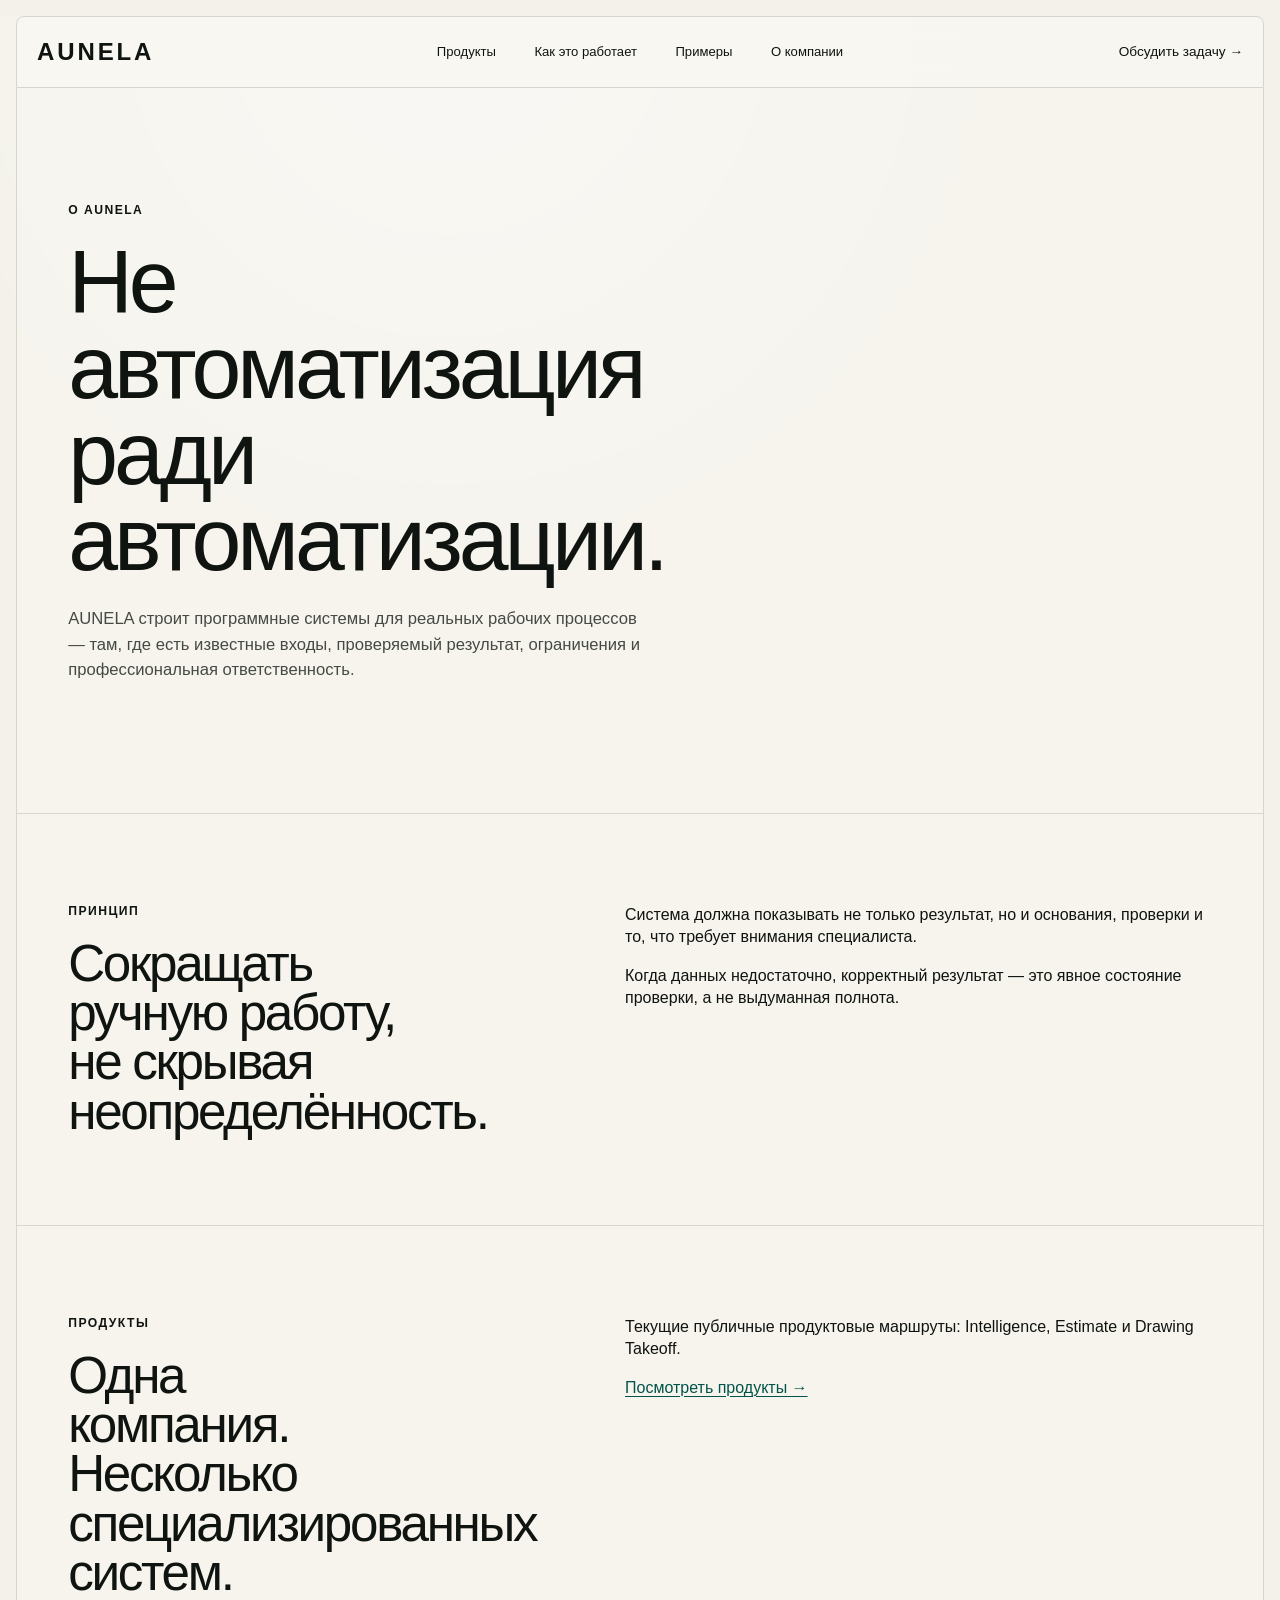
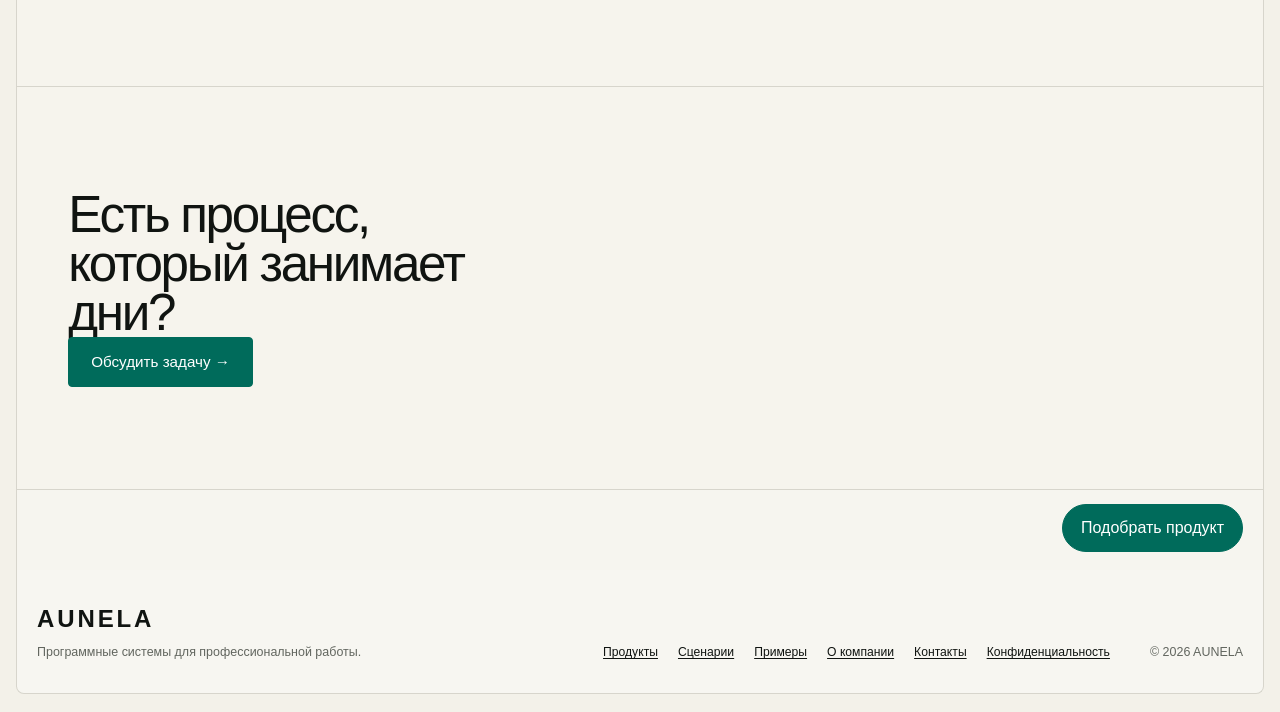
==== commit da7a59c3: "Publish generalized AUNELA capability truth" ====
--- a/about/index.html
+++ b/about/index.html
@@ -1,9 +1,9 @@
-<!DOCTYPE html><html lang="ru"> <head><meta charset="UTF-8"><meta name="viewport" content="width=device-width"><meta name="color-scheme" content="light"><meta name="theme-color" content="#f2f0e9"><link rel="icon" type="image/svg+xml" href="/favicon.svg"><title>О AUNELA</title><meta name="description" content="AUNELA создаёт программные системы для ограниченных профессиональных процессов с понятными входами, результатом, проверками и явными границами."><link rel="canonical" href="https://aunela.ru/about/"><meta name="robots" content="noindex,nofollow,noarchive"><meta property="og:type" content="website"><meta property="og:site_name" content="AUNELA"><meta property="og:title" content="О AUNELA"><meta property="og:description" content="AUNELA создаёт программные системы для ограниченных профессиональных процессов с понятными входами, результатом, проверками и явными границами."><meta property="og:url" content="https://aunela.ru/about/"><script type="application/ld+json">[{"@context":"https://schema.org","@type":"Organization","name":"AUNELA","url":"https://aunela.ru"}]</script><link rel="stylesheet" href="/_astro/BaseLayout.LjyLK0af.css"></head> <body> <a class="skip-link" href="#content">К содержанию</a> <header class="site-header"> <a class="brand" href="/" aria-label="AUNELA — главная">AUNELA</a> <nav class="desktop-nav" aria-label="Основная навигация"> <a href="/products/">Продукты</a> <a href="/#trace">Как это работает</a> <a href="/examples/">Примеры</a> <a href="/about/">О компании</a> </nav> <div class="header-actions">  <a class="header-cta" href="/contact/">Обсудить задачу <span aria-hidden="true">→</span></a> </div> <button class="menu-button" type="button" aria-expanded="false" aria-controls="mobile-nav"> <span class="sr-only">Открыть меню</span> <span></span><span></span> </button> </header> <nav id="mobile-nav" class="mobile-nav" aria-label="Мобильная навигация" hidden> <a href="/products/">Продукты</a> <a href="/solutions/contractors/">Для подрядчиков</a> <a href="/#trace">Как это работает</a> <a href="/examples/">Примеры</a> <a href="/about/">О компании</a> <a href="/contact/">Обсудить задачу</a> </nav> <main id="content">  <section class="page-hero narrow"> <p class="eyebrow">О AUNELA</p> <h1>Не автоматизация ради автоматизации.</h1> <p class="hero-lead">
+<!DOCTYPE html><html lang="ru"> <head><meta charset="UTF-8"><meta name="viewport" content="width=device-width"><meta name="color-scheme" content="light"><meta name="theme-color" content="#f2f0e9"><link rel="icon" type="image/svg+xml" href="/favicon.svg"><title>О AUNELA</title><meta name="description" content="AUNELA создаёт программные системы для ограниченных профессиональных процессов с понятными входами, результатом, проверками и явными границами."><link rel="canonical" href="https://aunela.ru/about/"><meta name="robots" content="noindex,nofollow,noarchive"><meta property="og:type" content="website"><meta property="og:site_name" content="AUNELA"><meta property="og:title" content="О AUNELA"><meta property="og:description" content="AUNELA создаёт программные системы для ограниченных профессиональных процессов с понятными входами, результатом, проверками и явными границами."><meta property="og:url" content="https://aunela.ru/about/"><script type="application/ld+json">[{"@context":"https://schema.org","@type":"Organization","name":"AUNELA","legalName":"Индивидуальный предприниматель Кулишова Ксения Геннадьевна","identifier":[{"@type":"PropertyValue","propertyID":"ИНН","value":"595706067159"},{"@type":"PropertyValue","propertyID":"ОГРНИП","value":"324595800131352"}],"telephone":"+7 922 640-99-22","url":"https://aunela.ru"}]</script><link rel="stylesheet" href="/_astro/BaseLayout.2TW-cHnu.css"></head> <body> <a class="skip-link" href="#content">К содержанию</a> <header class="site-header"> <a class="brand" href="/" aria-label="AUNELA — главная">AUNELA</a> <nav class="desktop-nav" aria-label="Основная навигация"> <a href="/products/">Продукты</a> <a href="/#trace">Как это работает</a> <a href="/examples/">Примеры</a> <a href="/about/">О компании</a> </nav> <div class="header-actions">  <a class="header-cta" href="/contact/">Обсудить задачу <span aria-hidden="true">→</span></a> </div> <button class="menu-button" type="button" aria-expanded="false" aria-controls="mobile-nav"> <span class="sr-only">Открыть меню</span> <span></span><span></span> </button> </header> <nav id="mobile-nav" class="mobile-nav" aria-label="Мобильная навигация" hidden> <a href="/products/">Продукты</a> <a href="/capabilities/">Сценарии</a> <a href="/#trace">Как это работает</a> <a href="/examples/">Примеры</a> <a href="/about/">О компании</a> <a href="/contact/">Обсудить задачу</a> </nav> <main id="content">  <section class="page-hero narrow"> <p class="eyebrow">О AUNELA</p> <h1>Не автоматизация ради автоматизации.</h1> <p class="hero-lead">
 AUNELA строит программные системы для реальных рабочих процессов — там, где есть
       известные входы, проверяемый результат, ограничения и профессиональная ответственность.
 </p> </section> <section class="section-grid page-section"> <div><p class="section-index">ПРИНЦИП</p><h2>Сокращать ручную работу, не скрывая неопределённость.</h2></div> <div> <p>Система должна показывать не только результат, но и основания, проверки и то, что требует внимания специалиста.</p> <p>Когда данных недостаточно, корректный результат — это явное состояние проверки, а не выдуманная полнота.</p> </div> </section> <section class="section-grid page-section"> <div><p class="section-index">ПРОДУКТЫ</p><h2>Одна компания. Несколько специализированных систем.</h2></div> <div> <p>Текущие публичные продуктовые маршруты: Intelligence, Estimate и Drawing Takeoff.</p> <a class="text-link" href="/products/">Посмотреть продукты →</a> </div> </section> <section class="page-cta page-section"> <h2>Есть процесс, который занимает дни?</h2> <a class="button button-primary" href="/contact/">Обсудить задачу →</a> </section>  </main> <div class="agent-slot" data-agent-slot data-agent-mode="fallback"> <button class="agent-launcher" type="button" aria-expanded="false" aria-controls="agent-panel">
 Подобрать продукт
-</button> <aside id="agent-panel" class="agent-panel" hidden aria-label="Помощник по продуктам AUNELA"> <div class="agent-head"> <div> <p class="section-index">AUNELA / ПОМОЩНИК</p> <strong>Что вы хотите сократить?</strong> </div> <button class="agent-close" type="button" aria-label="Закрыть">×</button> </div> <nav class="agent-choices" aria-label="Быстрый подбор продукта"> <a href="/products/intelligence/"> <strong>Поиск возможностей</strong> <span>Тендеры, закупки, коммерческий контекст →</span> </a> <a href="/products/estimate/"> <strong>Расчёт по спецификации</strong> <span>Из исходных позиций в контролируемый расчёт →</span> </a> <a href="/products/drawing-takeoff/"> <strong>Объёмы по чертежам</strong> <span>Из проектных листов в проверяемый takeoff →</span> </a> </nav> <div class="agent-fallback"> <p>Диалоговый агент подключается как отдельный сервис. Этот публичный маршрут работает независимо от него.</p> <a href="/contact/">Обсудить задачу →</a> </div> </aside> </div> <script type="module">var e=document.querySelector(`[data-agent-slot]`),t=e?.querySelector(`.agent-launcher`),n=e?.querySelector(`.agent-panel`),r=e?.querySelector(`.agent-close`);function i(e){!t||!n||(t.setAttribute(`aria-expanded`,String(e)),n.hidden=!e,e&&r?.focus())}t?.addEventListener(`click`,()=>{i(t.getAttribute(`aria-expanded`)!==`true`)}),r?.addEventListener(`click`,()=>i(!1)),document.addEventListener(`keydown`,e=>{e.key===`Escape`&&i(!1)});</script> <footer class="site-footer"> <div> <a class="brand" href="/">AUNELA</a> <p>Программные системы для профессиональной работы.</p> </div> <nav aria-label="Навигация в подвале"> <a href="/products/">Продукты</a> <a href="/solutions/contractors/">Для подрядчиков</a> <a href="/examples/">Примеры</a> <a href="/about/">О компании</a> <a href="/contact/">Контакты</a> <a href="/privacy/">Конфиденциальность</a> </nav> <p class="footer-note">© 2026 AUNELA</p> </footer> <script>
+</button> <aside id="agent-panel" class="agent-panel" hidden aria-label="Помощник по продуктам AUNELA"> <div class="agent-head"> <div> <p class="section-index">AUNELA / ПОМОЩНИК</p> <strong>Что вы хотите сократить?</strong> </div> <button class="agent-close" type="button" aria-label="Закрыть">×</button> </div> <nav class="agent-choices" aria-label="Быстрый подбор продукта"> <a href="/products/intelligence/"> <strong>Поиск возможностей</strong> <span>Тендеры, закупки, коммерческий контекст →</span> </a> <a href="/products/estimate/"> <strong>Расчёт по спецификации</strong> <span>Из исходных позиций в контролируемый расчёт →</span> </a> <a href="/products/drawing-takeoff/"> <strong>Объёмы по чертежам</strong> <span>Из проектных листов в проверяемый takeoff →</span> </a> </nav> <div class="agent-fallback"> <p>Диалоговый агент подключается как отдельный сервис. Этот публичный маршрут работает независимо от него.</p> <a href="/contact/">Обсудить задачу →</a> </div> </aside> </div> <script type="module">var e=document.querySelector(`[data-agent-slot]`),t=e?.querySelector(`.agent-launcher`),n=e?.querySelector(`.agent-panel`),r=e?.querySelector(`.agent-close`);function i(e){!t||!n||(t.setAttribute(`aria-expanded`,String(e)),n.hidden=!e,e&&r?.focus())}t?.addEventListener(`click`,()=>{i(t.getAttribute(`aria-expanded`)!==`true`)}),r?.addEventListener(`click`,()=>i(!1)),document.addEventListener(`keydown`,e=>{e.key===`Escape`&&i(!1)});</script> <footer class="site-footer"> <div> <a class="brand" href="/">AUNELA</a> <p>Программные системы для профессиональной работы.</p> </div> <nav aria-label="Навигация в подвале"> <a href="/products/">Продукты</a> <a href="/capabilities/">Сценарии</a> <a href="/examples/">Примеры</a> <a href="/about/">О компании</a> <a href="/contact/">Контакты</a> <a href="/privacy/">Конфиденциальность</a> </nav> <p class="footer-note">© 2026 AUNELA</p> </footer> <script>
       const button = document.querySelector('.menu-button');
       const menu = document.querySelector('#mobile-nav');
       button?.addEventListener('click', () => {
--- a/_astro/BaseLayout.2TW-cHnu.css
+++ b/_astro/BaseLayout.2TW-cHnu.css
@@ -0,0 +1 @@
+:root{--bg:#f3f1e9;--paper:#f8f7f2;--ink:#101411;--muted:#62665f;--line:#d7d5cc;--green:#006b5b;--green-dark:#005449;--mint:#dcefe8;--mint-strong:#bfe6d8;--amber:#d98900;--amber-bg:#fff0c7;--radius:8px;--max:1480px;--page:clamp(20px, 4vw, 64px);--display:clamp(3.4rem, 7vw, 7.9rem);--h2:clamp(2.25rem, 4vw, 5rem);color:var(--ink);background:var(--bg);font-synthesis:none;font-family:Arial,Helvetica Neue,Helvetica,sans-serif}*{box-sizing:border-box}html{scroll-behavior:smooth}body{background:radial-gradient(circle at 35% 0%, #ffffffc7, transparent 34rem), var(--bg);min-width:320px;color:var(--ink);margin:0;line-height:1.4}a{color:inherit;text-underline-offset:.18em;text-decoration-thickness:1px}button,a{-webkit-tap-highlight-color:transparent}button{font:inherit;color:inherit}p{margin:0 0 1rem}h1,h2,h3{letter-spacing:-.045em;margin:0;font-weight:400;line-height:.96}h1{font-size:var(--display)}h2{font-size:var(--h2)}h3{font-size:1.45rem}.sr-only{clip:rect(0,0,0,0);white-space:nowrap;border:0;width:1px;height:1px;margin:-1px;padding:0;overflow:hidden;position:absolute!important}.skip-link{z-index:1000;background:var(--ink);color:#fff;padding:10px 14px;position:fixed;top:8px;left:8px;transform:translateY(-150%)}.skip-link:focus{transform:none}.site-header{width:min(calc(100% - 32px),var(--max));border:1px solid var(--line);border-radius:var(--radius) var(--radius) 0 0;backdrop-filter:blur(12px);z-index:20;background:#f8f7f2ed;grid-template-columns:1fr auto 1fr;align-items:center;min-height:72px;margin:16px auto 0;padding:0 20px;display:grid;position:relative}.brand{letter-spacing:.12em;width:max-content;font-size:1.5rem;font-weight:700;text-decoration:none;display:inline-block}.desktop-nav{align-items:center;gap:clamp(20px,3vw,46px);display:flex}.desktop-nav a,.utility-link{font-size:.82rem;text-decoration:none}.desktop-nav a:hover,.utility-link:hover{text-decoration:underline}.header-actions{justify-content:flex-end;align-items:center;gap:20px;display:flex}.header-cta{white-space:nowrap;font-size:.85rem;text-decoration:none}.menu-button,.mobile-nav{display:none}main{width:min(calc(100% - 32px),var(--max));border-left:1px solid var(--line);border-right:1px solid var(--line);background:#f8f7f294;margin:0 auto}.hero{border-bottom:1px solid var(--line);grid-template-columns:.9fr 1.1fr;min-height:560px;display:grid;overflow:hidden}.hero-copy{padding:clamp(32px,5vw,72px) var(--page);align-self:center}.eyebrow,.section-kicker,.section-index,.demo-label{letter-spacing:.12em;text-transform:uppercase;margin:0 0 20px;font-size:.76rem;font-weight:700;line-height:1.25}.hero h1{max-width:8ch}.hero-lead{color:#454a44;max-width:760px;margin-top:24px;font-size:clamp(1rem,1.3vw,1.25rem);line-height:1.52}.button-row{flex-wrap:wrap;align-items:center;gap:14px;margin-top:30px;display:flex}.button{border:1px solid var(--green);border-radius:4px;justify-content:center;align-items:center;gap:18px;min-height:48px;padding:13px 22px;font-size:.95rem;text-decoration:none;transition:transform .18s,background .18s;display:inline-flex}.button:hover{transform:translateY(-1px)}.button-primary{background:var(--green);color:#fff}.button-primary:hover{background:var(--green-dark)}.button-secondary{background:0 0;border-color:#777b75}.text-link{color:var(--green-dark);font-size:1rem}.hero-proof{background:linear-gradient(135deg,#ddebe83d,#3967751f),linear-gradient(120deg,#d7dedb 0 22%,#9bb8bc 22% 42%,#527884 42% 58%,#244b5a 58% 66%,#d4d9d4 66%);min-height:560px;position:relative;overflow:hidden}.hero-proof:after{content:"";mix-blend-mode:soft-light;background:repeating-linear-gradient(90deg,#0000 0 82px,#ffffff47 83px 84px),repeating-linear-gradient(0deg,#0000 0 96px,#ffffff1f 97px 98px);position:absolute;inset:0}.blueprint-grid{z-index:1;background-color:#f3f5f0;background-image:linear-gradient(#1648441f 1px,#0000 1px),linear-gradient(90deg,#1648441f 1px,#0000 1px),none;background-position:0 0,0 0,0 0;background-repeat:repeat,repeat,repeat;background-size:24px 24px;background-attachment:scroll,scroll,scroll;background-origin:padding-box,padding-box,padding-box;background-clip:border-box,border-box,border-box;border:1px solid #172e2d2e;position:absolute;inset:18% 46% 10% 4%;transform:rotate(-1deg)}.proof-window{z-index:3;background:#f9f9f6f5;border:1px solid #1e2a282e;border-radius:6px;position:absolute;overflow:hidden;box-shadow:0 18px 45px #1a302d24}.source-window{width:52%;top:12%;left:5%}.result-window{width:49%;top:25%;right:4%}.window-bar{border-bottom:1px solid #dedfd8;justify-content:space-between;align-items:center;gap:12px;min-height:42px;padding:11px 14px;font-size:.74rem;display:flex}.window-bar span{color:var(--muted)}.drawing-canvas{background-color:#f6f7f2;background-image:linear-gradient(#0c403b14 1px,#0000 1px),linear-gradient(90deg,#0c403b14 1px,#0000 1px),none;background-position:0 0,0 0,0 0;background-repeat:repeat,repeat,repeat;background-size:20px 20px;background-attachment:scroll,scroll,scroll;background-origin:padding-box,padding-box,padding-box;background-clip:border-box,border-box,border-box;min-height:220px;position:relative}.drawing-box{background:#3fb89b1f;border:2px solid #14917d;width:82px;height:56px;position:absolute;top:34%;left:24%}.drawing-node{background:var(--green);border-radius:50%;width:11px;height:11px;position:absolute;top:45%;left:44%}.drawing-line{background:var(--green);transform-origin:0;height:2px;position:absolute}.drawing-line.one{width:120px;top:46%;left:45%;transform:rotate(12deg)}.drawing-line.two{width:66px;top:57%;left:61%;transform:rotate(-3deg)}.result-row{border-bottom:1px solid #e2e1da;grid-template-columns:48px 1fr auto;align-items:center;gap:10px;min-height:56px;padding:7px 12px;font-size:.76rem;display:grid}.result-row strong{font-weight:400}.result-row em,.status-review,.status-ok{white-space:nowrap;border-radius:4px;padding:5px 8px;font-style:normal}.status-ok{color:var(--green-dark);background:var(--mint)}.status-review{color:#9a5e00;background:var(--amber-bg)}.trace-section{padding:24px var(--page) 32px;border-bottom:1px solid var(--line)}.trace-list{grid-template-columns:repeat(5,1fr);gap:0;margin:0;padding:0;list-style:none;display:grid}.trace-step{min-width:0;padding-right:24px;position:relative}.trace-top{align-items:center;height:44px;display:flex;position:relative}.trace-number{color:var(--muted);font-size:.7rem;position:absolute;top:42px;left:0}.trace-dot{background:var(--mint);border:1px solid var(--mint-strong);width:42px;height:42px;color:var(--green-dark);z-index:2;border-radius:50%;place-items:center;font-weight:700;display:grid;position:relative}.trace-line{background:var(--green);flex:1;height:2px;margin-left:8px;position:relative}.trace-line:after{content:"";border-left:7px solid var(--green);border-top:4px solid #0000;border-bottom:4px solid #0000;width:0;height:0;position:absolute;top:-3px;right:-1px}.trace-step strong{margin-top:26px;font-size:.92rem;display:block}.trace-step>span:last-of-type:not(.review-branch){color:var(--muted);max-width:22ch;margin-top:5px;font-size:.78rem;display:block}.review-branch{color:#9a5e00;background:var(--amber-bg);border-radius:99px;margin-top:10px;padding:5px 8px;font-size:.72rem;display:inline-flex}.section-grid{padding:clamp(54px,7vw,100px) var(--page);border-bottom:1px solid var(--line);grid-template-columns:.9fr 1.1fr;gap:clamp(36px,6vw,100px);display:grid}.section-grid h2{max-width:12ch}.section-lead{color:#4d514c;max-width:49ch;margin:22px 0;font-size:1.03rem}.control-section>div:first-child{align-self:center}.review-panel{grid-template-columns:1fr 1.18fr;align-items:stretch;gap:16px;display:grid}.review-panel .proof-window{width:auto;box-shadow:none;position:relative;inset:auto}.review-panel .drawing-canvas{min-height:270px}.drawing-box.review{border-color:var(--amber);background:#e69d161f}.drawing-line.review{background:var(--amber);width:125px;top:49%;left:42%;transform:rotate(-2deg)}.review-card{border:1px solid var(--line);background:#ffffffb8;border-radius:6px;padding:20px}.review-title{color:#a36600;border-bottom:1px solid var(--line);padding-bottom:13px}.review-dot{background:var(--amber);border-radius:50%;width:9px;height:9px;margin-right:6px;display:inline-block}.review-card dl{margin:0 0 18px}.review-card dl div{border-bottom:1px solid #e3e1da;grid-template-columns:110px 1fr;gap:14px;padding:8px 0;font-size:.78rem;display:grid}.review-card dt{color:var(--muted)}.review-card dd{margin:0}.compact-button{width:100%;font-size:.8rem}.products-section{padding:26px var(--page) 16px;border-bottom:1px solid var(--line)}.section-heading-row{min-height:30px}.product-grid{grid-template-columns:repeat(5,1fr);gap:16px;display:grid}.product-grid-three{grid-template-columns:repeat(3,1fr)}.product-card{border:1px solid var(--line);background:#ffffff9e;border-radius:5px;min-width:0;text-decoration:none;transition:transform .18s,border-color .18s;overflow:hidden}a.product-card:hover{border-color:#acaea7;transform:translateY(-2px)}.product-visual{background:linear-gradient(135deg,#10675a1c,#30586214),#e7ebe7;height:120px;position:relative;overflow:hidden}.visual-grid{background-color:#0000;background-image:linear-gradient(#0a49411a 1px,#0000 1px),linear-gradient(90deg,#0a49411a 1px,#0000 1px);background-position:0 0,0 0;background-repeat:repeat,repeat;background-size:18px 18px;background-attachment:scroll,scroll;background-origin:padding-box,padding-box;background-clip:border-box,border-box;position:absolute;inset:10px}.visual-mark{border:2px solid var(--green);background:#1688741a;width:42%;height:38%;position:absolute;top:28%;left:20%}.product-copy{min-height:150px;padding:14px;position:relative}.product-copy h3{letter-spacing:-.025em;font-size:1.03rem;font-weight:700}.product-copy p{color:var(--muted);margin-top:8px;font-size:.81rem}.card-arrow{color:var(--green);font-size:1.3rem;position:absolute;bottom:12px;right:14px}.product-label{color:var(--muted);font-size:.68rem}.material-level-2{background:#f7f6f1;border-color:#d9d8d1}.material-level-2 .product-visual{background:linear-gradient(135deg,#0000 0 48%,#006b5b14 48% 52%,#0000 52%),#ecece7}.material-level-2 .visual-grid{background-color:#0000;background-image:linear-gradient(#0a49411a 1px,#0000 1px),linear-gradient(90deg,#0a49411a 1px,#0000 1px);background-position:0 0,0 0;background-repeat:repeat,repeat;background-size:34px 34px;background-attachment:scroll,scroll;background-origin:padding-box,padding-box;background-clip:border-box,border-box}.material-level-2 .visual-mark{border-style:dashed;width:28%;height:30%}.material-level-3{background:#f5f4ef;border-color:#deddd7}.material-level-3 .product-visual{background:linear-gradient(90deg,#0000 0 15%,#006b5b17 15% 16%,#0000 16% 38%,#006b5b17 38% 39%,#0000 39%),#efefe9}.material-level-3 .visual-grid{background:repeating-linear-gradient(0deg,#0000 0 27px,#0a494117 28px 29px)}.material-level-3 .visual-mark{background:0 0;border-style:dotted;border-width:1px;width:18%;height:18%}.material-level-3 .product-copy p{max-width:22ch}.demo-label{color:#555951;background:#e7e5dc;border-radius:2px;padding:5px 8px;font-size:.65rem;display:inline-block}.evidence-ledger{border:1px solid var(--line);background:#ffffffad;align-self:center}.evidence-ledger div{border-bottom:1px solid var(--line);justify-content:space-between;align-items:center;gap:16px;min-height:52px;padding:0 16px;display:flex}.evidence-ledger div:last-child{border-bottom:0}.evidence-ledger span{color:var(--muted);font-size:.84rem}.evidence-ledger strong{font-size:1rem;font-weight:400}.evidence-ledger .review-ledger{background:var(--amber-bg)}.evidence-ledger .review-ledger span,.evidence-ledger .review-ledger strong{color:#9a5e00}.fit-section{border-bottom:0}.fit-section h2{max-width:14ch}.fit-section>div:last-child{align-self:end;max-width:55ch}.page-hero{padding:clamp(60px,9vw,140px) var(--page);border-bottom:1px solid var(--line)}.page-hero.narrow h1{max-width:12ch}.page-hero.narrow .hero-lead{max-width:62ch}.product-detail-hero{grid-template-columns:1.15fr .85fr;gap:80px;display:grid}.product-detail-hero h1{max-width:10ch}.product-proof-card{border:1px solid var(--line);background:#ffffffa3;border-radius:6px;align-self:end;padding:24px}.mini-ledger{border-top:1px solid var(--line);grid-template-columns:1fr 1fr;margin-bottom:20px;display:grid}.mini-ledger span,.mini-ledger strong{border-bottom:1px solid var(--line);padding:11px 0;font-size:.78rem}.mini-ledger span{color:var(--muted)}.mini-ledger strong{text-align:right;font-weight:400}.fine-print,.page-note{color:var(--muted);font-size:.76rem;line-height:1.5}.page-section{border-bottom:1px solid var(--line)}.process-detail{padding:clamp(52px,7vw,96px) var(--page);grid-template-columns:repeat(3,1fr);display:grid}.process-column{border-right:1px solid var(--line);min-width:0;padding:0 clamp(22px,3vw,46px)}.process-column:first-child{padding-left:0}.process-column:last-child{border-right:0;padding-right:0}.process-column h2{margin-bottom:24px;font-size:clamp(1.6rem,2.3vw,2.7rem)}.plain-list{margin:0;padding:0;list-style:none}.plain-list li{border-bottom:1px solid var(--line);color:#444943;padding:12px 0 12px 20px;position:relative}.plain-list li:before{content:"—";color:var(--green);position:absolute;left:0}.strong-list li{color:var(--ink);font-size:1.08rem}.human-control-note{border-left:3px solid var(--green);background:var(--mint);margin-top:34px;padding:24px}.human-control-note p:last-child{margin-bottom:0}.page-cta{padding:clamp(60px,8vw,120px) var(--page)}.page-cta h2{max-width:14ch}.portfolio-next{border-bottom:0}.developing-list{align-self:center}.developing-row{border-top:1px solid var(--line);grid-template-columns:160px 1fr;gap:20px;padding:20px 0;display:grid}.developing-row h3{font-size:1.1rem;font-weight:700}.developing-row p{color:var(--muted);margin:0}.example-index{padding:0 var(--page)}.example-row{border-bottom:1px solid var(--line);grid-template-columns:80px 1fr 40px;align-items:center;gap:24px;min-height:160px;text-decoration:none;display:grid}.example-row h2{font-size:clamp(2rem,4vw,4rem)}.example-row p{color:var(--muted);max-width:70ch;margin-top:10px}.example-row .card-arrow{justify-self:end;position:static}.page-note{padding:24px var(--page) 70px;max-width:90ch}.example-proof{padding:0 var(--page);grid-template-columns:repeat(5,1fr);display:grid}.example-proof article{border-right:1px solid var(--line);min-height:340px;padding:28px 22px;position:relative}.example-proof article:first-child{border-left:1px solid var(--line)}.example-proof h2{max-width:12ch;margin-bottom:22px;font-size:1.6rem}.example-proof p:last-child{color:var(--muted);font-size:.9rem}.example-proof .human-proof{background:var(--mint)}.proof-num{color:#b5b7b0;letter-spacing:-.05em;margin-bottom:48px;font-size:3rem;display:block}.status-review.large{margin-top:14px;padding:8px 12px;display:inline-flex}.contact-grid{padding:clamp(50px,7vw,96px) var(--page);grid-template-columns:1fr 1fr;gap:24px;display:grid}.contact-card{border:1px solid var(--line);background:#ffffff94;padding:clamp(26px,4vw,54px)}.contact-card.primary{background:var(--mint);border-color:#b8d8cd}.numbered{counter-reset:steps}.numbered li{padding-left:32px}.numbered li:before{counter-increment:steps;content:"0" counter(steps);font-size:.7rem;top:15px}.site-footer{width:min(calc(100% - 32px),var(--max));border:1px solid var(--line);border-radius:0 0 var(--radius) var(--radius);background:#f8f7f2d9;border-top:0;grid-template-columns:1fr auto auto;align-items:end;gap:40px;min-height:120px;margin:0 auto 18px;padding:32px 20px;display:grid}.site-footer p{color:var(--muted);margin:8px 0 0;font-size:.78rem}.site-footer nav{flex-wrap:wrap;gap:20px;display:flex}.site-footer nav a{font-size:.76rem}.footer-note{white-space:nowrap}.agent-slot{z-index:40;width:min(calc(100% - 32px),var(--max));border-left:1px solid var(--line);border-right:1px solid var(--line);background:#f8f7f2b8;justify-content:flex-end;margin:0 auto;padding:14px 20px 18px;display:flex;position:relative}.agent-launcher{border:1px solid var(--green);background:var(--green);color:#fff;min-height:48px;box-shadow:none;cursor:pointer;border-radius:99px;padding:12px 18px}.agent-panel{border:1px solid var(--line);background:#f9f8f3;border-radius:8px;width:min(390px,100vw - 32px);max-height:min(640px,100vh - 110px);position:absolute;bottom:70px;right:20px;overflow:auto;box-shadow:0 24px 80px #1f2c2833}.agent-head{border-bottom:1px solid var(--line);justify-content:space-between;align-items:start;gap:20px;padding:20px;display:flex}.agent-head .section-index{margin-bottom:6px}.agent-close{cursor:pointer;background:0 0;border:0;width:40px;height:40px;font-size:1.5rem}.agent-choices{display:grid}.agent-choices a{border-bottom:1px solid var(--line);gap:4px;padding:16px 20px;text-decoration:none;display:grid}.agent-choices a:hover{background:var(--mint)}.agent-choices span{color:var(--muted);font-size:.78rem}.agent-fallback{padding:18px 20px;font-size:.8rem}.agent-fallback p{color:var(--muted)}@media (width<=1050px){.site-header{grid-template-columns:1fr auto}.desktop-nav,.header-actions{display:none}.menu-button{cursor:pointer;background:0 0;border:0;align-content:center;justify-self:end;gap:6px;width:48px;height:48px;display:grid}.menu-button span:not(.sr-only){background:var(--ink);width:23px;height:1px}.mobile-nav{width:min(calc(100% - 32px),var(--max));border:1px solid var(--line);z-index:19;background:#f8f7f2;border-top:0;margin:0 auto;display:grid;position:relative}.mobile-nav[hidden]{display:none}.mobile-nav a{border-bottom:1px solid var(--line);padding:15px 20px;text-decoration:none}.hero{grid-template-columns:1fr}.hero-proof{min-height:480px}.trace-list{grid-template-columns:repeat(5,minmax(150px,1fr));padding-bottom:12px;overflow-x:auto}.section-grid{grid-template-columns:1fr}.review-panel{grid-template-columns:1fr 1fr}.product-grid{grid-template-columns:repeat(3,1fr)}.product-detail-hero{grid-template-columns:1fr;gap:44px}.process-detail{grid-template-columns:1fr;gap:36px}.process-column{border-right:0;border-bottom:1px solid var(--line);padding:0 0 36px}.process-column:last-child{border-bottom:0}.example-proof{grid-template-columns:repeat(2,1fr)}.example-proof article{border:1px solid var(--line);margin:-1px 0 0 -1px}}@media (width<=720px){:root{--page:20px;--display:clamp(3rem,15vw,5.3rem);--h2:clamp(2.2rem,10vw,3.5rem)}body{background:var(--bg)}.site-header,main,.site-footer,.mobile-nav{width:calc(100% - 20px)}.site-header{min-height:62px;margin-top:10px;padding:0 14px}.brand{font-size:1.15rem}.hero{min-height:auto}.hero-copy{padding:38px var(--page) 34px}.hero h1{max-width:7ch}.eyebrow{margin-bottom:16px;font-size:.67rem}.hero-lead{margin-top:18px;font-size:.94rem}.button-row{width:100%;margin-top:22px;display:grid}.button{width:100%;min-height:50px}.hero-proof{min-height:365px}.source-window{width:76%;top:7%;left:5%}.result-window{width:74%;top:42%;right:4%}.drawing-canvas{min-height:150px}.result-row{grid-template-columns:34px 1fr auto;min-height:40px;padding:4px 7px;font-size:.6rem}.result-row em{padding:3px 5px}.trace-section{padding-top:22px;overflow-x:hidden}.trace-list{grid-template-columns:repeat(5,126px);min-width:0;max-width:100%}.trace-dot{width:34px;height:34px}.trace-number{top:36px}.trace-step strong{margin-top:24px;font-size:.75rem}.trace-step>span:last-of-type:not(.review-branch){font-size:.66rem}.review-panel{grid-template-columns:1fr}.review-panel .drawing-canvas{min-height:210px}.product-grid,.product-grid-three{grid-template-columns:repeat(3,minmax(180px,1fr));padding-bottom:12px;overflow-x:auto}.product-card{scroll-snap-align:start}.products-section{overflow:hidden}.product-copy{min-height:136px}.evidence-section{gap:36px}.page-hero{padding:54px var(--page)}.page-hero h1,.product-detail-hero h1,.section-grid h2{hyphens:auto;overflow-wrap:anywhere;max-width:100%}.page-hero h1{font-size:clamp(2.65rem,12vw,4.4rem)}.product-detail-hero{gap:34px}.example-proof{grid-template-columns:1fr}.example-proof article{min-height:260px}.proof-num{margin-bottom:24px}.example-row{grid-template-columns:36px 1fr 24px;gap:12px;min-height:140px}.contact-grid{grid-template-columns:1fr}.site-footer{grid-template-columns:1fr;align-items:start;gap:24px}.site-footer nav{grid-template-columns:1fr 1fr;display:grid}.agent-slot{width:calc(100% - 20px);margin:0 auto;padding:12px 10px 18px}.agent-launcher{width:100%;min-height:48px;font-size:.82rem}.agent-panel{width:calc(100vw - 20px);max-height:calc(100vh - 20px);position:fixed;bottom:10px;right:10px}}@media (prefers-reduced-motion:reduce){html{scroll-behavior:auto}*,:before,:after{scroll-behavior:auto!important;transition-duration:.01ms!important;animation-duration:.01ms!important;animation-iteration-count:1!important}}:focus-visible{outline-offset:3px;outline:3px solid #0a7665}.hero-fit{border-top:1px solid var(--line);color:#3f443f;margin:18px 0 0;padding-top:16px;font-size:.82rem;line-height:1.5}.hero-fit strong{color:var(--ink)}.facts-section{padding:clamp(52px,7vw,96px) var(--page)}.facts-heading{grid-template-columns:.78fr 1.22fr;align-items:start;column-gap:clamp(32px,6vw,96px);margin-bottom:34px;display:grid}.facts-heading .section-index{grid-column:1}.facts-heading h2{grid-column:1;max-width:12ch}.facts-heading>p:last-child{max-width:58ch;color:var(--muted);grid-area:2/2;align-self:end;margin:0}.facts-grid{border-top:1px solid var(--line);border-left:1px solid var(--line);grid-template-columns:repeat(2,minmax(0,1fr));margin:0;display:grid}.fact-card{border-right:1px solid var(--line);border-bottom:1px solid var(--line);background:#ffffff73;min-width:0;margin:0;padding:24px}.fact-card dt{letter-spacing:.08em;text-transform:uppercase;margin-bottom:14px;font-size:.75rem;font-weight:700;line-height:1.3}.fact-card dd{margin:0}.fact-card dd p{color:#454a44;margin:0}.fact-card .plain-list li{font-size:.9rem}.fact-card-accent{background:var(--mint)}.fact-card-evidence{background:#f1efe7;grid-column:1/-1}.fact-card-evidence dd{max-width:76ch}.contractor-answer{border:1px solid var(--line);background:#ffffff94;margin-top:26px}.contractor-answer>div{border-bottom:1px solid var(--line);grid-template-columns:170px 1fr;gap:24px;padding:18px 20px;display:grid}.contractor-answer>div:last-child{border-bottom:0}.contractor-answer dt{letter-spacing:.08em;text-transform:uppercase;font-size:.74rem;font-weight:700}.contractor-answer dd{color:#454a44;margin:0}@media (width<=720px){.facts-heading{grid-template-columns:1fr;gap:18px}.facts-heading .section-index,.facts-heading h2,.facts-heading>p:last-child{grid-area:auto/1}.facts-grid{grid-template-columns:1fr}.fact-card-evidence{grid-column:auto}.contractor-answer>div{grid-template-columns:1fr;gap:8px}}.hero-products{border-top:1px solid var(--line);border-left:1px solid var(--line);grid-template-columns:repeat(3,minmax(0,1fr));margin-top:22px;display:grid}.hero-products a{border-right:1px solid var(--line);border-bottom:1px solid var(--line);background:#ffffff5c;gap:3px;min-width:0;padding:12px 14px;text-decoration:none;display:grid}.hero-products strong{font-size:.76rem}.hero-products span{color:var(--muted);font-size:.68rem;line-height:1.3}.hero-products a:hover{background:var(--mint)}.assessment-package{border-top:1px solid var(--line);margin-top:26px;padding-top:20px}.assessment-package h3{letter-spacing:-.02em;margin-bottom:10px;font-size:1.15rem;font-weight:700}@media (width<=720px){.hero-products{grid-template-columns:1fr}}.contact-methods{gap:12px;margin-top:24px;display:grid}.contact-method{border-top:1px solid #0054492e;grid-template-columns:110px 1fr;align-items:center;gap:18px;padding:16px 0;text-decoration:none;display:grid}.contact-method span{color:var(--muted);text-transform:uppercase;letter-spacing:.08em;font-size:.76rem}.contact-method strong{word-break:break-word;font-size:1.02rem;font-weight:500}.contact-method.pending strong{color:var(--muted);font-weight:400}@media (width<=720px){.contact-method{grid-template-columns:1fr;gap:4px}}
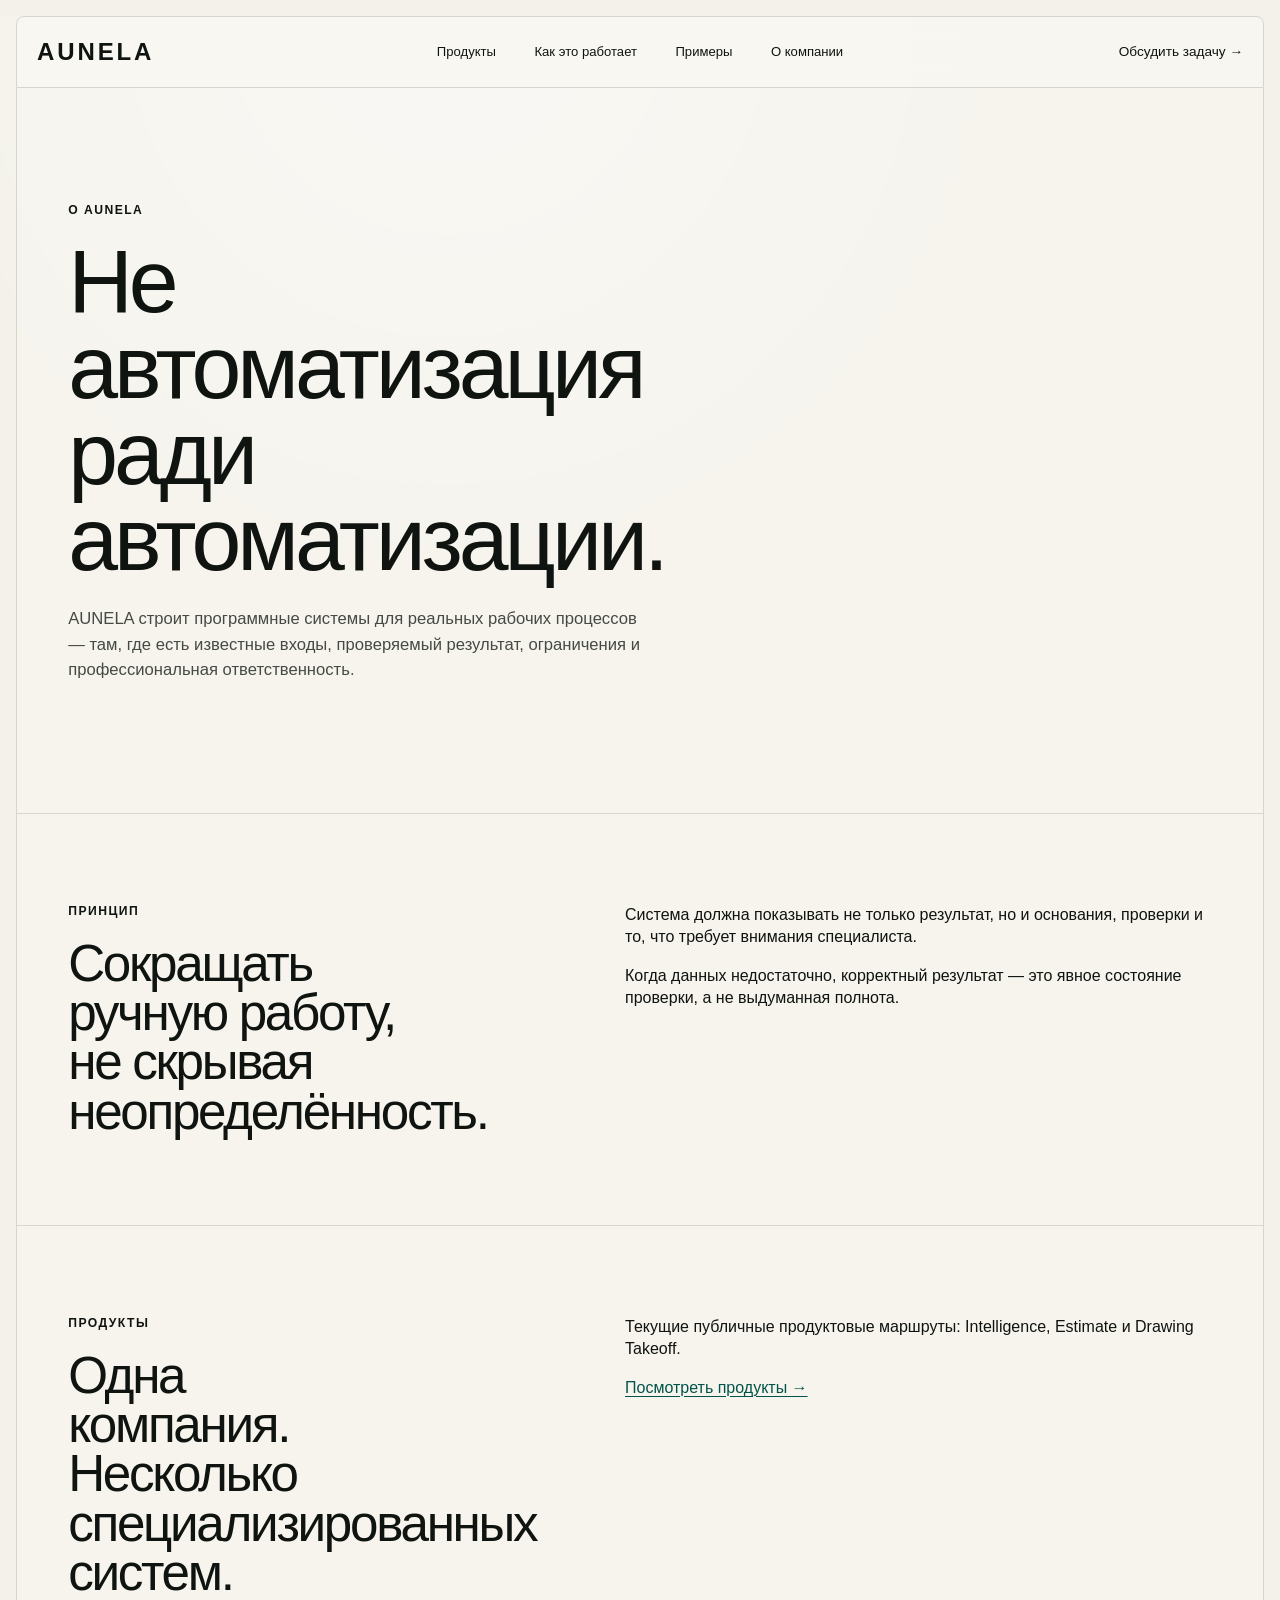
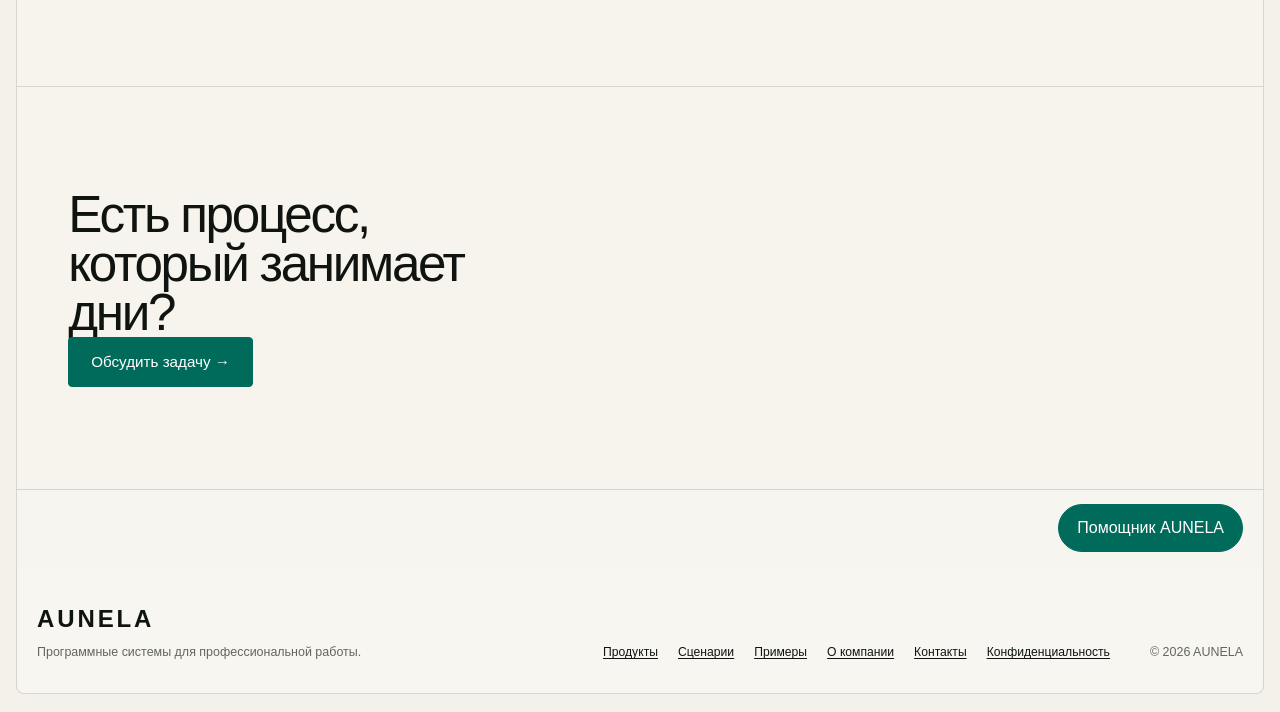
==== commit 54373414: "Publish premium agent-ready staging shell" ====
--- a/about/index.html
+++ b/about/index.html
@@ -1,9 +1,11 @@
-<!DOCTYPE html><html lang="ru"> <head><meta charset="UTF-8"><meta name="viewport" content="width=device-width"><meta name="color-scheme" content="light"><meta name="theme-color" content="#f2f0e9"><link rel="icon" type="image/svg+xml" href="/favicon.svg"><title>О AUNELA</title><meta name="description" content="AUNELA создаёт программные системы для ограниченных профессиональных процессов с понятными входами, результатом, проверками и явными границами."><link rel="canonical" href="https://aunela.ru/about/"><meta name="robots" content="noindex,nofollow,noarchive"><meta property="og:type" content="website"><meta property="og:site_name" content="AUNELA"><meta property="og:title" content="О AUNELA"><meta property="og:description" content="AUNELA создаёт программные системы для ограниченных профессиональных процессов с понятными входами, результатом, проверками и явными границами."><meta property="og:url" content="https://aunela.ru/about/"><script type="application/ld+json">[{"@context":"https://schema.org","@type":"Organization","name":"AUNELA","legalName":"Индивидуальный предприниматель Кулишова Ксения Геннадьевна","identifier":[{"@type":"PropertyValue","propertyID":"ИНН","value":"595706067159"},{"@type":"PropertyValue","propertyID":"ОГРНИП","value":"324595800131352"}],"telephone":"+7 922 640-99-22","url":"https://aunela.ru"}]</script><link rel="stylesheet" href="/_astro/BaseLayout.2TW-cHnu.css"></head> <body> <a class="skip-link" href="#content">К содержанию</a> <header class="site-header"> <a class="brand" href="/" aria-label="AUNELA — главная">AUNELA</a> <nav class="desktop-nav" aria-label="Основная навигация"> <a href="/products/">Продукты</a> <a href="/#trace">Как это работает</a> <a href="/examples/">Примеры</a> <a href="/about/">О компании</a> </nav> <div class="header-actions">  <a class="header-cta" href="/contact/">Обсудить задачу <span aria-hidden="true">→</span></a> </div> <button class="menu-button" type="button" aria-expanded="false" aria-controls="mobile-nav"> <span class="sr-only">Открыть меню</span> <span></span><span></span> </button> </header> <nav id="mobile-nav" class="mobile-nav" aria-label="Мобильная навигация" hidden> <a href="/products/">Продукты</a> <a href="/capabilities/">Сценарии</a> <a href="/#trace">Как это работает</a> <a href="/examples/">Примеры</a> <a href="/about/">О компании</a> <a href="/contact/">Обсудить задачу</a> </nav> <main id="content">  <section class="page-hero narrow"> <p class="eyebrow">О AUNELA</p> <h1>Не автоматизация ради автоматизации.</h1> <p class="hero-lead">
+<!DOCTYPE html><html lang="ru"> <head><meta charset="UTF-8"><meta name="viewport" content="width=device-width"><meta name="color-scheme" content="light"><meta name="theme-color" content="#f2f0e9"><link rel="icon" type="image/svg+xml" href="/favicon.svg"><title>О AUNELA</title><meta name="description" content="AUNELA создаёт программные системы для ограниченных профессиональных процессов с понятными входами, результатом, проверками и явными границами."><link rel="canonical" href="https://aunela.ru/about/"><meta name="robots" content="noindex,nofollow,noarchive"><meta property="og:type" content="website"><meta property="og:site_name" content="AUNELA"><meta property="og:title" content="О AUNELA"><meta property="og:description" content="AUNELA создаёт программные системы для ограниченных профессиональных процессов с понятными входами, результатом, проверками и явными границами."><meta property="og:url" content="https://aunela.ru/about/"><script type="application/ld+json">[{"@context":"https://schema.org","@type":"Organization","name":"AUNELA","legalName":"Индивидуальный предприниматель Кулишова Ксения Геннадьевна","identifier":[{"@type":"PropertyValue","propertyID":"ИНН","value":"595706067159"},{"@type":"PropertyValue","propertyID":"ОГРНИП","value":"324595800131352"}],"telephone":"+7 922 640-99-22","url":"https://aunela.ru"}]</script><link rel="stylesheet" href="/_astro/BaseLayout.DXYkKfe_.css"></head> <body> <a class="skip-link" href="#content">К содержанию</a> <header class="site-header"> <a class="brand" href="/" aria-label="AUNELA — главная">AUNELA</a> <nav class="desktop-nav" aria-label="Основная навигация"> <a href="/products/">Продукты</a> <a href="/#trace">Как это работает</a> <a href="/examples/">Примеры</a> <a href="/about/">О компании</a> </nav> <div class="header-actions">  <a class="header-cta" href="/contact/">Обсудить задачу <span aria-hidden="true">→</span></a> </div> <button class="menu-button" type="button" aria-expanded="false" aria-controls="mobile-nav"> <span class="sr-only">Открыть меню</span> <span></span><span></span> </button> </header> <nav id="mobile-nav" class="mobile-nav" aria-label="Мобильная навигация" hidden> <a href="/products/">Продукты</a> <a href="/capabilities/">Сценарии</a> <a href="/#trace">Как это работает</a> <a href="/examples/">Примеры</a> <a href="/about/">О компании</a> <a href="/contact/">Обсудить задачу</a> </nav> <main id="content">  <section class="page-hero narrow"> <p class="eyebrow">О AUNELA</p> <h1>Не автоматизация ради автоматизации.</h1> <p class="hero-lead">
 AUNELA строит программные системы для реальных рабочих процессов — там, где есть
       известные входы, проверяемый результат, ограничения и профессиональная ответственность.
-</p> </section> <section class="section-grid page-section"> <div><p class="section-index">ПРИНЦИП</p><h2>Сокращать ручную работу, не скрывая неопределённость.</h2></div> <div> <p>Система должна показывать не только результат, но и основания, проверки и то, что требует внимания специалиста.</p> <p>Когда данных недостаточно, корректный результат — это явное состояние проверки, а не выдуманная полнота.</p> </div> </section> <section class="section-grid page-section"> <div><p class="section-index">ПРОДУКТЫ</p><h2>Одна компания. Несколько специализированных систем.</h2></div> <div> <p>Текущие публичные продуктовые маршруты: Intelligence, Estimate и Drawing Takeoff.</p> <a class="text-link" href="/products/">Посмотреть продукты →</a> </div> </section> <section class="page-cta page-section"> <h2>Есть процесс, который занимает дни?</h2> <a class="button button-primary" href="/contact/">Обсудить задачу →</a> </section>  </main> <div class="agent-slot" data-agent-slot data-agent-mode="fallback"> <button class="agent-launcher" type="button" aria-expanded="false" aria-controls="agent-panel">
-Подобрать продукт
-</button> <aside id="agent-panel" class="agent-panel" hidden aria-label="Помощник по продуктам AUNELA"> <div class="agent-head"> <div> <p class="section-index">AUNELA / ПОМОЩНИК</p> <strong>Что вы хотите сократить?</strong> </div> <button class="agent-close" type="button" aria-label="Закрыть">×</button> </div> <nav class="agent-choices" aria-label="Быстрый подбор продукта"> <a href="/products/intelligence/"> <strong>Поиск возможностей</strong> <span>Тендеры, закупки, коммерческий контекст →</span> </a> <a href="/products/estimate/"> <strong>Расчёт по спецификации</strong> <span>Из исходных позиций в контролируемый расчёт →</span> </a> <a href="/products/drawing-takeoff/"> <strong>Объёмы по чертежам</strong> <span>Из проектных листов в проверяемый takeoff →</span> </a> </nav> <div class="agent-fallback"> <p>Диалоговый агент подключается как отдельный сервис. Этот публичный маршрут работает независимо от него.</p> <a href="/contact/">Обсудить задачу →</a> </div> </aside> </div> <script type="module">var e=document.querySelector(`[data-agent-slot]`),t=e?.querySelector(`.agent-launcher`),n=e?.querySelector(`.agent-panel`),r=e?.querySelector(`.agent-close`);function i(e){!t||!n||(t.setAttribute(`aria-expanded`,String(e)),n.hidden=!e,e&&r?.focus())}t?.addEventListener(`click`,()=>{i(t.getAttribute(`aria-expanded`)!==`true`)}),r?.addEventListener(`click`,()=>i(!1)),document.addEventListener(`keydown`,e=>{e.key===`Escape`&&i(!1)});</script> <footer class="site-footer"> <div> <a class="brand" href="/">AUNELA</a> <p>Программные системы для профессиональной работы.</p> </div> <nav aria-label="Навигация в подвале"> <a href="/products/">Продукты</a> <a href="/capabilities/">Сценарии</a> <a href="/examples/">Примеры</a> <a href="/about/">О компании</a> <a href="/contact/">Контакты</a> <a href="/privacy/">Конфиденциальность</a> </nav> <p class="footer-note">© 2026 AUNELA</p> </footer> <script>
+</p> </section> <section class="section-grid page-section"> <div><p class="section-index">ПРИНЦИП</p><h2>Сокращать ручную работу, не скрывая неопределённость.</h2></div> <div> <p>Система должна показывать не только результат, но и основания, проверки и то, что требует внимания специалиста.</p> <p>Когда данных недостаточно, корректный результат — это явное состояние проверки, а не выдуманная полнота.</p> </div> </section> <section class="section-grid page-section"> <div><p class="section-index">ПРОДУКТЫ</p><h2>Одна компания. Несколько специализированных систем.</h2></div> <div> <p>Текущие публичные продуктовые маршруты: Intelligence, Estimate и Drawing Takeoff.</p> <a class="text-link" href="/products/">Посмотреть продукты →</a> </div> </section> <section class="page-cta page-section"> <h2>Есть процесс, который занимает дни?</h2> <a class="button button-primary" href="/contact/">Обсудить задачу →</a> </section>  </main> <div class="agent-slot" data-agent-slot data-agent-live="false" data-agent-endpoint> <button class="agent-launcher" type="button" aria-expanded="false" aria-controls="agent-panel">
+Помощник AUNELA
+</button> <aside id="agent-panel" class="agent-panel" hidden aria-label="Помощник AUNELA"> <div class="agent-head"> <div> <p class="section-index">AUNELA / AGENT</p> <strong>Опишите задачу обычными словами.</strong> </div> <button class="agent-close" type="button" aria-label="Закрыть">×</button> </div> <div class="agent-offline-note"> <p>
+Диалоговый агент пока не подключён к production. Подобрать маршрут можно без него:
+</p> </div> <nav class="agent-choices" aria-label="Быстрый подбор продукта"> <a href="/products/intelligence/"> <strong>Найти возможности</strong> <span>От частного микрозапроса до тендерного поиска →</span> </a> <a href="/products/estimate/"> <strong>Рассчитать по спецификации</strong> <span>Сейчас: стоимость монтажа вентиляции →</span> </a> <a href="/products/drawing-takeoff/"> <strong>Извлечь объёмы из чертежей</strong> <span>В пределах подтверждённого класса исходников →</span> </a> <a href="/capabilities/"> <strong>Посмотреть сценарии</strong> <span>Текущая область и границы продуктов →</span> </a> </nav> <div class="agent-fallback"> <p>Сайт и продуктовые материалы работают независимо от агента.</p> <a href="/contact/">Обсудить задачу →</a> </div> </aside> </div> <script type="module">var e=document.querySelector(`[data-agent-slot]`),t=e?.querySelector(`.agent-launcher`),n=e?.querySelector(`.agent-panel`),r=e?.querySelector(`.agent-close`),i=e?.querySelector(`[data-agent-form]`),a=e?.querySelector(`[data-agent-answer]`);function o(e){!t||!n||(t.setAttribute(`aria-expanded`,String(e)),n.hidden=!e,e?n.querySelector(`textarea, a, button`)?.focus():t.focus())}t?.addEventListener(`click`,()=>{o(t.getAttribute(`aria-expanded`)!==`true`)}),r?.addEventListener(`click`,()=>o(!1)),document.addEventListener(`keydown`,e=>{e.key===`Escape`&&n&&!n.hidden&&o(!1)}),i?.addEventListener(`submit`,async t=>{if(t.preventDefault(),!e||!a)return;let n=e.dataset.agentEndpoint,r=i.querySelector(`textarea[name="question"]`),o=i.querySelector(`button[type="submit"]`),s=r?.value.trim()||``;if(!n||!s)return;let c=new AbortController,l=window.setTimeout(()=>c.abort(),25e3);a.hidden=!1,a.dataset.state=`loading`,a.textContent=`AUNELA анализирует задачу…`,o&&(o.disabled=!0);try{let e=await fetch(n,{method:`POST`,mode:`cors`,credentials:`omit`,cache:`no-store`,headers:{"Content-Type":`application/json`,Accept:`application/json`},body:JSON.stringify({message:s,page:window.location.pathname,locale:document.documentElement.lang||`ru`}),signal:c.signal});if(!e.ok)throw Error(`HTTP ${e.status}`);let t=await e.json(),r=typeof t?.answer==`string`?t.answer:`Ответ агента получен в неподдерживаемом формате. Используйте продуктовые ссылки ниже.`;a.dataset.state=`ready`,a.textContent=r}catch{a.dataset.state=`error`,a.textContent=`Агент временно недоступен. Публичный сайт продолжает работать — выберите продукт ниже или свяжитесь с AUNELA.`}finally{window.clearTimeout(l),o&&(o.disabled=!1)}});</script> <footer class="site-footer"> <div> <a class="brand" href="/">AUNELA</a> <p>Программные системы для профессиональной работы.</p> </div> <nav aria-label="Навигация в подвале"> <a href="/products/">Продукты</a> <a href="/capabilities/">Сценарии</a> <a href="/examples/">Примеры</a> <a href="/about/">О компании</a> <a href="/contact/">Контакты</a> <a href="/privacy/">Конфиденциальность</a> </nav> <p class="footer-note">© 2026 AUNELA</p> </footer> <script>
       const button = document.querySelector('.menu-button');
       const menu = document.querySelector('#mobile-nav');
       button?.addEventListener('click', () => {
--- a/_astro/BaseLayout.DXYkKfe_.css
+++ b/_astro/BaseLayout.DXYkKfe_.css
@@ -0,0 +1 @@
+:root{--bg:#f3f1e9;--paper:#f8f7f2;--ink:#101411;--muted:#62665f;--line:#d7d5cc;--green:#006b5b;--green-dark:#005449;--mint:#dcefe8;--mint-strong:#bfe6d8;--amber:#d98900;--amber-bg:#fff0c7;--radius:8px;--max:1480px;--page:clamp(20px, 4vw, 64px);--display:clamp(3.4rem, 7vw, 7.9rem);--h2:clamp(2.25rem, 4vw, 5rem);color:var(--ink);background:var(--bg);font-synthesis:none;font-family:Arial,Helvetica Neue,Helvetica,sans-serif}*{box-sizing:border-box}html{scroll-behavior:smooth}body{background:radial-gradient(circle at 35% 0%, #ffffffc7, transparent 34rem), var(--bg);min-width:320px;color:var(--ink);margin:0;line-height:1.4}a{color:inherit;text-underline-offset:.18em;text-decoration-thickness:1px}button,a{-webkit-tap-highlight-color:transparent}button{font:inherit;color:inherit}p{margin:0 0 1rem}h1,h2,h3{letter-spacing:-.045em;margin:0;font-weight:400;line-height:.96}h1{font-size:var(--display)}h2{font-size:var(--h2)}h3{font-size:1.45rem}.sr-only{clip:rect(0,0,0,0);white-space:nowrap;border:0;width:1px;height:1px;margin:-1px;padding:0;overflow:hidden;position:absolute!important}.skip-link{z-index:1000;background:var(--ink);color:#fff;padding:10px 14px;position:fixed;top:8px;left:8px;transform:translateY(-150%)}.skip-link:focus{transform:none}.site-header{width:min(calc(100% - 32px),var(--max));border:1px solid var(--line);border-radius:var(--radius) var(--radius) 0 0;backdrop-filter:blur(12px);z-index:20;background:#f8f7f2ed;grid-template-columns:1fr auto 1fr;align-items:center;min-height:72px;margin:16px auto 0;padding:0 20px;display:grid;position:relative}.brand{letter-spacing:.12em;width:max-content;font-size:1.5rem;font-weight:700;text-decoration:none;display:inline-block}.desktop-nav{align-items:center;gap:clamp(20px,3vw,46px);display:flex}.desktop-nav a,.utility-link{font-size:.82rem;text-decoration:none}.desktop-nav a:hover,.utility-link:hover{text-decoration:underline}.header-actions{justify-content:flex-end;align-items:center;gap:20px;display:flex}.header-cta{white-space:nowrap;font-size:.85rem;text-decoration:none}.menu-button,.mobile-nav{display:none}main{width:min(calc(100% - 32px),var(--max));border-left:1px solid var(--line);border-right:1px solid var(--line);background:#f8f7f294;margin:0 auto}.hero{border-bottom:1px solid var(--line);grid-template-columns:.9fr 1.1fr;min-height:560px;display:grid;overflow:hidden}.hero-copy{padding:clamp(32px,5vw,72px) var(--page);align-self:center}.eyebrow,.section-kicker,.section-index,.demo-label{letter-spacing:.12em;text-transform:uppercase;margin:0 0 20px;font-size:.76rem;font-weight:700;line-height:1.25}.hero h1{max-width:8ch}.hero-lead{color:#454a44;max-width:760px;margin-top:24px;font-size:clamp(1rem,1.3vw,1.25rem);line-height:1.52}.button-row{flex-wrap:wrap;align-items:center;gap:14px;margin-top:30px;display:flex}.button{border:1px solid var(--green);border-radius:4px;justify-content:center;align-items:center;gap:18px;min-height:48px;padding:13px 22px;font-size:.95rem;text-decoration:none;transition:transform .18s,background .18s;display:inline-flex}.button:hover{transform:translateY(-1px)}.button-primary{background:var(--green);color:#fff}.button-primary:hover{background:var(--green-dark)}.button-secondary{background:0 0;border-color:#777b75}.text-link{color:var(--green-dark);font-size:1rem}.hero-proof{background:linear-gradient(135deg,#ddebe83d,#3967751f),linear-gradient(120deg,#d7dedb 0 22%,#9bb8bc 22% 42%,#527884 42% 58%,#244b5a 58% 66%,#d4d9d4 66%);min-height:560px;position:relative;overflow:hidden}.hero-proof:after{content:"";mix-blend-mode:soft-light;background:repeating-linear-gradient(90deg,#0000 0 82px,#ffffff47 83px 84px),repeating-linear-gradient(0deg,#0000 0 96px,#ffffff1f 97px 98px);position:absolute;inset:0}.blueprint-grid{z-index:1;background-color:#f3f5f0;background-image:linear-gradient(#1648441f 1px,#0000 1px),linear-gradient(90deg,#1648441f 1px,#0000 1px),none;background-position:0 0,0 0,0 0;background-repeat:repeat,repeat,repeat;background-size:24px 24px;background-attachment:scroll,scroll,scroll;background-origin:padding-box,padding-box,padding-box;background-clip:border-box,border-box,border-box;border:1px solid #172e2d2e;position:absolute;inset:18% 46% 10% 4%;transform:rotate(-1deg)}.proof-window{z-index:3;background:#f9f9f6f5;border:1px solid #1e2a282e;border-radius:6px;position:absolute;overflow:hidden;box-shadow:0 18px 45px #1a302d24}.source-window{width:52%;top:12%;left:5%}.result-window{width:49%;top:25%;right:4%}.window-bar{border-bottom:1px solid #dedfd8;justify-content:space-between;align-items:center;gap:12px;min-height:42px;padding:11px 14px;font-size:.74rem;display:flex}.window-bar span{color:var(--muted)}.drawing-canvas{background-color:#f6f7f2;background-image:linear-gradient(#0c403b14 1px,#0000 1px),linear-gradient(90deg,#0c403b14 1px,#0000 1px),none;background-position:0 0,0 0,0 0;background-repeat:repeat,repeat,repeat;background-size:20px 20px;background-attachment:scroll,scroll,scroll;background-origin:padding-box,padding-box,padding-box;background-clip:border-box,border-box,border-box;min-height:220px;position:relative}.drawing-box{background:#3fb89b1f;border:2px solid #14917d;width:82px;height:56px;position:absolute;top:34%;left:24%}.drawing-node{background:var(--green);border-radius:50%;width:11px;height:11px;position:absolute;top:45%;left:44%}.drawing-line{background:var(--green);transform-origin:0;height:2px;position:absolute}.drawing-line.one{width:120px;top:46%;left:45%;transform:rotate(12deg)}.drawing-line.two{width:66px;top:57%;left:61%;transform:rotate(-3deg)}.result-row{border-bottom:1px solid #e2e1da;grid-template-columns:48px 1fr auto;align-items:center;gap:10px;min-height:56px;padding:7px 12px;font-size:.76rem;display:grid}.result-row strong{font-weight:400}.result-row em,.status-review,.status-ok{white-space:nowrap;border-radius:4px;padding:5px 8px;font-style:normal}.status-ok{color:var(--green-dark);background:var(--mint)}.status-review{color:#9a5e00;background:var(--amber-bg)}.trace-section{padding:24px var(--page) 32px;border-bottom:1px solid var(--line)}.trace-list{grid-template-columns:repeat(5,1fr);gap:0;margin:0;padding:0;list-style:none;display:grid}.trace-step{min-width:0;padding-right:24px;position:relative}.trace-top{align-items:center;height:44px;display:flex;position:relative}.trace-number{color:var(--muted);font-size:.7rem;position:absolute;top:42px;left:0}.trace-dot{background:var(--mint);border:1px solid var(--mint-strong);width:42px;height:42px;color:var(--green-dark);z-index:2;border-radius:50%;place-items:center;font-weight:700;display:grid;position:relative}.trace-line{background:var(--green);flex:1;height:2px;margin-left:8px;position:relative}.trace-line:after{content:"";border-left:7px solid var(--green);border-top:4px solid #0000;border-bottom:4px solid #0000;width:0;height:0;position:absolute;top:-3px;right:-1px}.trace-step strong{margin-top:26px;font-size:.92rem;display:block}.trace-step>span:last-of-type:not(.review-branch){color:var(--muted);max-width:22ch;margin-top:5px;font-size:.78rem;display:block}.review-branch{color:#9a5e00;background:var(--amber-bg);border-radius:99px;margin-top:10px;padding:5px 8px;font-size:.72rem;display:inline-flex}.section-grid{padding:clamp(54px,7vw,100px) var(--page);border-bottom:1px solid var(--line);grid-template-columns:.9fr 1.1fr;gap:clamp(36px,6vw,100px);display:grid}.section-grid h2{max-width:12ch}.section-lead{color:#4d514c;max-width:49ch;margin:22px 0;font-size:1.03rem}.control-section>div:first-child{align-self:center}.review-panel{grid-template-columns:1fr 1.18fr;align-items:stretch;gap:16px;display:grid}.review-panel .proof-window{width:auto;box-shadow:none;position:relative;inset:auto}.review-panel .drawing-canvas{min-height:270px}.drawing-box.review{border-color:var(--amber);background:#e69d161f}.drawing-line.review{background:var(--amber);width:125px;top:49%;left:42%;transform:rotate(-2deg)}.review-card{border:1px solid var(--line);background:#ffffffb8;border-radius:6px;padding:20px}.review-title{color:#a36600;border-bottom:1px solid var(--line);padding-bottom:13px}.review-dot{background:var(--amber);border-radius:50%;width:9px;height:9px;margin-right:6px;display:inline-block}.review-card dl{margin:0 0 18px}.review-card dl div{border-bottom:1px solid #e3e1da;grid-template-columns:110px 1fr;gap:14px;padding:8px 0;font-size:.78rem;display:grid}.review-card dt{color:var(--muted)}.review-card dd{margin:0}.compact-button{width:100%;font-size:.8rem}.products-section{padding:26px var(--page) 16px;border-bottom:1px solid var(--line)}.section-heading-row{min-height:30px}.product-grid{grid-template-columns:repeat(5,1fr);gap:16px;display:grid}.product-grid-three{grid-template-columns:repeat(3,1fr)}.product-card{border:1px solid var(--line);background:#ffffff9e;border-radius:5px;min-width:0;text-decoration:none;transition:transform .18s,border-color .18s;overflow:hidden}a.product-card:hover{border-color:#acaea7;transform:translateY(-2px)}.product-visual{background:linear-gradient(135deg,#10675a1c,#30586214),#e7ebe7;height:120px;position:relative;overflow:hidden}.visual-grid{background-color:#0000;background-image:linear-gradient(#0a49411a 1px,#0000 1px),linear-gradient(90deg,#0a49411a 1px,#0000 1px);background-position:0 0,0 0;background-repeat:repeat,repeat;background-size:18px 18px;background-attachment:scroll,scroll;background-origin:padding-box,padding-box;background-clip:border-box,border-box;position:absolute;inset:10px}.visual-mark{border:2px solid var(--green);background:#1688741a;width:42%;height:38%;position:absolute;top:28%;left:20%}.product-copy{min-height:150px;padding:14px;position:relative}.product-copy h3{letter-spacing:-.025em;font-size:1.03rem;font-weight:700}.product-copy p{color:var(--muted);margin-top:8px;font-size:.81rem}.card-arrow{color:var(--green);font-size:1.3rem;position:absolute;bottom:12px;right:14px}.product-label{color:var(--muted);font-size:.68rem}.material-level-2{background:#f7f6f1;border-color:#d9d8d1}.material-level-2 .product-visual{background:linear-gradient(135deg,#0000 0 48%,#006b5b14 48% 52%,#0000 52%),#ecece7}.material-level-2 .visual-grid{background-color:#0000;background-image:linear-gradient(#0a49411a 1px,#0000 1px),linear-gradient(90deg,#0a49411a 1px,#0000 1px);background-position:0 0,0 0;background-repeat:repeat,repeat;background-size:34px 34px;background-attachment:scroll,scroll;background-origin:padding-box,padding-box;background-clip:border-box,border-box}.material-level-2 .visual-mark{border-style:dashed;width:28%;height:30%}.material-level-3{background:#f5f4ef;border-color:#deddd7}.material-level-3 .product-visual{background:linear-gradient(90deg,#0000 0 15%,#006b5b17 15% 16%,#0000 16% 38%,#006b5b17 38% 39%,#0000 39%),#efefe9}.material-level-3 .visual-grid{background:repeating-linear-gradient(0deg,#0000 0 27px,#0a494117 28px 29px)}.material-level-3 .visual-mark{background:0 0;border-style:dotted;border-width:1px;width:18%;height:18%}.material-level-3 .product-copy p{max-width:22ch}.demo-label{color:#555951;background:#e7e5dc;border-radius:2px;padding:5px 8px;font-size:.65rem;display:inline-block}.evidence-ledger{border:1px solid var(--line);background:#ffffffad;align-self:center}.evidence-ledger div{border-bottom:1px solid var(--line);justify-content:space-between;align-items:center;gap:16px;min-height:52px;padding:0 16px;display:flex}.evidence-ledger div:last-child{border-bottom:0}.evidence-ledger span{color:var(--muted);font-size:.84rem}.evidence-ledger strong{font-size:1rem;font-weight:400}.evidence-ledger .review-ledger{background:var(--amber-bg)}.evidence-ledger .review-ledger span,.evidence-ledger .review-ledger strong{color:#9a5e00}.fit-section{border-bottom:0}.fit-section h2{max-width:14ch}.fit-section>div:last-child{align-self:end;max-width:55ch}.page-hero{padding:clamp(60px,9vw,140px) var(--page);border-bottom:1px solid var(--line)}.page-hero.narrow h1{max-width:12ch}.page-hero.narrow .hero-lead{max-width:62ch}.product-detail-hero{grid-template-columns:1.15fr .85fr;gap:80px;display:grid}.product-detail-hero h1{max-width:10ch}.product-proof-card{border:1px solid var(--line);background:#ffffffa3;border-radius:6px;align-self:end;padding:24px}.mini-ledger{border-top:1px solid var(--line);grid-template-columns:1fr 1fr;margin-bottom:20px;display:grid}.mini-ledger span,.mini-ledger strong{border-bottom:1px solid var(--line);padding:11px 0;font-size:.78rem}.mini-ledger span{color:var(--muted)}.mini-ledger strong{text-align:right;font-weight:400}.fine-print,.page-note{color:var(--muted);font-size:.76rem;line-height:1.5}.page-section{border-bottom:1px solid var(--line)}.process-detail{padding:clamp(52px,7vw,96px) var(--page);grid-template-columns:repeat(3,1fr);display:grid}.process-column{border-right:1px solid var(--line);min-width:0;padding:0 clamp(22px,3vw,46px)}.process-column:first-child{padding-left:0}.process-column:last-child{border-right:0;padding-right:0}.process-column h2{margin-bottom:24px;font-size:clamp(1.6rem,2.3vw,2.7rem)}.plain-list{margin:0;padding:0;list-style:none}.plain-list li{border-bottom:1px solid var(--line);color:#444943;padding:12px 0 12px 20px;position:relative}.plain-list li:before{content:"—";color:var(--green);position:absolute;left:0}.strong-list li{color:var(--ink);font-size:1.08rem}.human-control-note{border-left:3px solid var(--green);background:var(--mint);margin-top:34px;padding:24px}.human-control-note p:last-child{margin-bottom:0}.page-cta{padding:clamp(60px,8vw,120px) var(--page)}.page-cta h2{max-width:14ch}.portfolio-next{border-bottom:0}.developing-list{align-self:center}.developing-row{border-top:1px solid var(--line);grid-template-columns:160px 1fr;gap:20px;padding:20px 0;display:grid}.developing-row h3{font-size:1.1rem;font-weight:700}.developing-row p{color:var(--muted);margin:0}.example-index{padding:0 var(--page)}.example-row{border-bottom:1px solid var(--line);grid-template-columns:80px 1fr 40px;align-items:center;gap:24px;min-height:160px;text-decoration:none;display:grid}.example-row h2{font-size:clamp(2rem,4vw,4rem)}.example-row p{color:var(--muted);max-width:70ch;margin-top:10px}.example-row .card-arrow{justify-self:end;position:static}.page-note{padding:24px var(--page) 70px;max-width:90ch}.example-proof{padding:0 var(--page);grid-template-columns:repeat(5,1fr);display:grid}.example-proof article{border-right:1px solid var(--line);min-height:340px;padding:28px 22px;position:relative}.example-proof article:first-child{border-left:1px solid var(--line)}.example-proof h2{max-width:12ch;margin-bottom:22px;font-size:1.6rem}.example-proof p:last-child{color:var(--muted);font-size:.9rem}.example-proof .human-proof{background:var(--mint)}.proof-num{color:#b5b7b0;letter-spacing:-.05em;margin-bottom:48px;font-size:3rem;display:block}.status-review.large{margin-top:14px;padding:8px 12px;display:inline-flex}.contact-grid{padding:clamp(50px,7vw,96px) var(--page);grid-template-columns:1fr 1fr;gap:24px;display:grid}.contact-card{border:1px solid var(--line);background:#ffffff94;padding:clamp(26px,4vw,54px)}.contact-card.primary{background:var(--mint);border-color:#b8d8cd}.numbered{counter-reset:steps}.numbered li{padding-left:32px}.numbered li:before{counter-increment:steps;content:"0" counter(steps);font-size:.7rem;top:15px}.site-footer{width:min(calc(100% - 32px),var(--max));border:1px solid var(--line);border-radius:0 0 var(--radius) var(--radius);background:#f8f7f2d9;border-top:0;grid-template-columns:1fr auto auto;align-items:end;gap:40px;min-height:120px;margin:0 auto 18px;padding:32px 20px;display:grid}.site-footer p{color:var(--muted);margin:8px 0 0;font-size:.78rem}.site-footer nav{flex-wrap:wrap;gap:20px;display:flex}.site-footer nav a{font-size:.76rem}.footer-note{white-space:nowrap}.agent-slot{z-index:40;width:min(calc(100% - 32px),var(--max));border-left:1px solid var(--line);border-right:1px solid var(--line);background:#f8f7f2b8;justify-content:flex-end;margin:0 auto;padding:14px 20px 18px;display:flex;position:relative}.agent-launcher{border:1px solid var(--green);background:var(--green);color:#fff;min-height:48px;box-shadow:none;cursor:pointer;border-radius:99px;padding:12px 18px}.agent-panel{border:1px solid var(--line);background:#f9f8f3;border-radius:8px;width:min(390px,100vw - 32px);max-height:min(640px,100vh - 110px);position:absolute;bottom:70px;right:20px;overflow:auto;box-shadow:0 24px 80px #1f2c2833}.agent-head{border-bottom:1px solid var(--line);justify-content:space-between;align-items:start;gap:20px;padding:20px;display:flex}.agent-head .section-index{margin-bottom:6px}.agent-close{cursor:pointer;background:0 0;border:0;width:40px;height:40px;font-size:1.5rem}.agent-choices{display:grid}.agent-choices a{border-bottom:1px solid var(--line);gap:4px;padding:16px 20px;text-decoration:none;display:grid}.agent-choices a:hover{background:var(--mint)}.agent-choices span{color:var(--muted);font-size:.78rem}.agent-fallback{padding:18px 20px;font-size:.8rem}.agent-fallback p{color:var(--muted)}@media (width<=1050px){.site-header{grid-template-columns:1fr auto}.desktop-nav,.header-actions{display:none}.menu-button{cursor:pointer;background:0 0;border:0;align-content:center;justify-self:end;gap:6px;width:48px;height:48px;display:grid}.menu-button span:not(.sr-only){background:var(--ink);width:23px;height:1px}.mobile-nav{width:min(calc(100% - 32px),var(--max));border:1px solid var(--line);z-index:19;background:#f8f7f2;border-top:0;margin:0 auto;display:grid;position:relative}.mobile-nav[hidden]{display:none}.mobile-nav a{border-bottom:1px solid var(--line);padding:15px 20px;text-decoration:none}.hero{grid-template-columns:1fr}.hero-proof{min-height:480px}.trace-list{grid-template-columns:repeat(5,minmax(150px,1fr));padding-bottom:12px;overflow-x:auto}.section-grid{grid-template-columns:1fr}.review-panel{grid-template-columns:1fr 1fr}.product-grid{grid-template-columns:repeat(3,1fr)}.product-detail-hero{grid-template-columns:1fr;gap:44px}.process-detail{grid-template-columns:1fr;gap:36px}.process-column{border-right:0;border-bottom:1px solid var(--line);padding:0 0 36px}.process-column:last-child{border-bottom:0}.example-proof{grid-template-columns:repeat(2,1fr)}.example-proof article{border:1px solid var(--line);margin:-1px 0 0 -1px}}@media (width<=720px){:root{--page:20px;--display:clamp(3rem,15vw,5.3rem);--h2:clamp(2.2rem,10vw,3.5rem)}body{background:var(--bg)}.site-header,main,.site-footer,.mobile-nav{width:calc(100% - 20px)}.site-header{min-height:62px;margin-top:10px;padding:0 14px}.brand{font-size:1.15rem}.hero{min-height:auto}.hero-copy{padding:38px var(--page) 34px}.hero h1{max-width:7ch}.eyebrow{margin-bottom:16px;font-size:.67rem}.hero-lead{margin-top:18px;font-size:.94rem}.button-row{width:100%;margin-top:22px;display:grid}.button{width:100%;min-height:50px}.hero-proof{min-height:365px}.source-window{width:76%;top:7%;left:5%}.result-window{width:74%;top:42%;right:4%}.drawing-canvas{min-height:150px}.result-row{grid-template-columns:34px 1fr auto;min-height:40px;padding:4px 7px;font-size:.6rem}.result-row em{padding:3px 5px}.trace-section{padding-top:22px;overflow-x:hidden}.trace-list{grid-template-columns:repeat(5,126px);min-width:0;max-width:100%}.trace-dot{width:34px;height:34px}.trace-number{top:36px}.trace-step strong{margin-top:24px;font-size:.75rem}.trace-step>span:last-of-type:not(.review-branch){font-size:.66rem}.review-panel{grid-template-columns:1fr}.review-panel .drawing-canvas{min-height:210px}.product-grid,.product-grid-three{grid-template-columns:repeat(3,minmax(180px,1fr));padding-bottom:12px;overflow-x:auto}.product-card{scroll-snap-align:start}.products-section{overflow:hidden}.product-copy{min-height:136px}.evidence-section{gap:36px}.page-hero{padding:54px var(--page)}.page-hero h1,.product-detail-hero h1,.section-grid h2{hyphens:auto;overflow-wrap:anywhere;max-width:100%}.page-hero h1{font-size:clamp(2.65rem,12vw,4.4rem)}.product-detail-hero{gap:34px}.example-proof{grid-template-columns:1fr}.example-proof article{min-height:260px}.proof-num{margin-bottom:24px}.example-row{grid-template-columns:36px 1fr 24px;gap:12px;min-height:140px}.contact-grid{grid-template-columns:1fr}.site-footer{grid-template-columns:1fr;align-items:start;gap:24px}.site-footer nav{grid-template-columns:1fr 1fr;display:grid}.agent-slot{width:calc(100% - 20px);margin:0 auto;padding:12px 10px 18px}.agent-launcher{width:100%;min-height:48px;font-size:.82rem}.agent-panel{width:calc(100vw - 20px);max-height:calc(100vh - 20px);position:fixed;bottom:10px;right:10px}}@media (prefers-reduced-motion:reduce){html{scroll-behavior:auto}*,:before,:after{scroll-behavior:auto!important;transition-duration:.01ms!important;animation-duration:.01ms!important;animation-iteration-count:1!important}}:focus-visible{outline-offset:3px;outline:3px solid #0a7665}.hero-fit{border-top:1px solid var(--line);color:#3f443f;margin:18px 0 0;padding-top:16px;font-size:.82rem;line-height:1.5}.hero-fit strong{color:var(--ink)}.facts-section{padding:clamp(52px,7vw,96px) var(--page)}.facts-heading{grid-template-columns:.78fr 1.22fr;align-items:start;column-gap:clamp(32px,6vw,96px);margin-bottom:34px;display:grid}.facts-heading .section-index{grid-column:1}.facts-heading h2{grid-column:1;max-width:12ch}.facts-heading>p:last-child{max-width:58ch;color:var(--muted);grid-area:2/2;align-self:end;margin:0}.facts-grid{border-top:1px solid var(--line);border-left:1px solid var(--line);grid-template-columns:repeat(2,minmax(0,1fr));margin:0;display:grid}.fact-card{border-right:1px solid var(--line);border-bottom:1px solid var(--line);background:#ffffff73;min-width:0;margin:0;padding:24px}.fact-card dt{letter-spacing:.08em;text-transform:uppercase;margin-bottom:14px;font-size:.75rem;font-weight:700;line-height:1.3}.fact-card dd{margin:0}.fact-card dd p{color:#454a44;margin:0}.fact-card .plain-list li{font-size:.9rem}.fact-card-accent{background:var(--mint)}.fact-card-evidence{background:#f1efe7;grid-column:1/-1}.fact-card-evidence dd{max-width:76ch}.contractor-answer{border:1px solid var(--line);background:#ffffff94;margin-top:26px}.contractor-answer>div{border-bottom:1px solid var(--line);grid-template-columns:170px 1fr;gap:24px;padding:18px 20px;display:grid}.contractor-answer>div:last-child{border-bottom:0}.contractor-answer dt{letter-spacing:.08em;text-transform:uppercase;font-size:.74rem;font-weight:700}.contractor-answer dd{color:#454a44;margin:0}@media (width<=720px){.facts-heading{grid-template-columns:1fr;gap:18px}.facts-heading .section-index,.facts-heading h2,.facts-heading>p:last-child{grid-area:auto/1}.facts-grid{grid-template-columns:1fr}.fact-card-evidence{grid-column:auto}.contractor-answer>div{grid-template-columns:1fr;gap:8px}}.hero-products{border-top:1px solid var(--line);border-left:1px solid var(--line);grid-template-columns:repeat(3,minmax(0,1fr));margin-top:22px;display:grid}.hero-products a{border-right:1px solid var(--line);border-bottom:1px solid var(--line);background:#ffffff5c;gap:3px;min-width:0;padding:12px 14px;text-decoration:none;display:grid}.hero-products strong{font-size:.76rem}.hero-products span{color:var(--muted);font-size:.68rem;line-height:1.3}.hero-products a:hover{background:var(--mint)}.assessment-package{border-top:1px solid var(--line);margin-top:26px;padding-top:20px}.assessment-package h3{letter-spacing:-.02em;margin-bottom:10px;font-size:1.15rem;font-weight:700}@media (width<=720px){.hero-products{grid-template-columns:1fr}}.contact-methods{gap:12px;margin-top:24px;display:grid}.contact-method{border-top:1px solid #0054492e;grid-template-columns:110px 1fr;align-items:center;gap:18px;padding:16px 0;text-decoration:none;display:grid}.contact-method span{color:var(--muted);text-transform:uppercase;letter-spacing:.08em;font-size:.76rem}.contact-method strong{word-break:break-word;font-size:1.02rem;font-weight:500}.contact-method.pending strong{color:var(--muted);font-weight:400}@media (width<=720px){.contact-method{grid-template-columns:1fr;gap:4px}}.agent-dialog{border-bottom:1px solid var(--line);padding:18px 20px 20px}.agent-dialog label{letter-spacing:.08em;text-transform:uppercase;margin-bottom:8px;font-size:.76rem;font-weight:700;display:block}.agent-dialog textarea{resize:vertical;border:1px solid var(--line);width:100%;min-height:118px;color:var(--ink);font:inherit;background:#fff;border-radius:4px;padding:14px;line-height:1.45}.agent-dialog textarea:focus{border-color:var(--green);outline:3px solid #006b5b2e}.agent-dialog-actions{grid-template-columns:1fr auto;align-items:center;gap:14px;margin-top:12px;display:grid}.agent-privacy-note{color:var(--muted);font-size:.7rem;line-height:1.35}.agent-dialog .button{width:auto;min-height:42px;padding:10px 16px}.agent-dialog button:disabled{cursor:wait;opacity:.65}.agent-answer{border:1px solid var(--line);white-space:pre-wrap;background:#fff;border-radius:4px;margin-top:14px;padding:14px;font-size:.88rem;line-height:1.5}.agent-answer[data-state=loading]{color:var(--muted)}.agent-answer[data-state=error]{background:var(--amber-bg);color:#805000;border-color:#e2c894}.agent-offline-note{color:var(--muted);padding:16px 20px 4px;font-size:.82rem}.agent-offline-note p{margin:0}@media (width<=720px){.agent-dialog-actions{grid-template-columns:1fr}.agent-dialog .button{width:100%}}
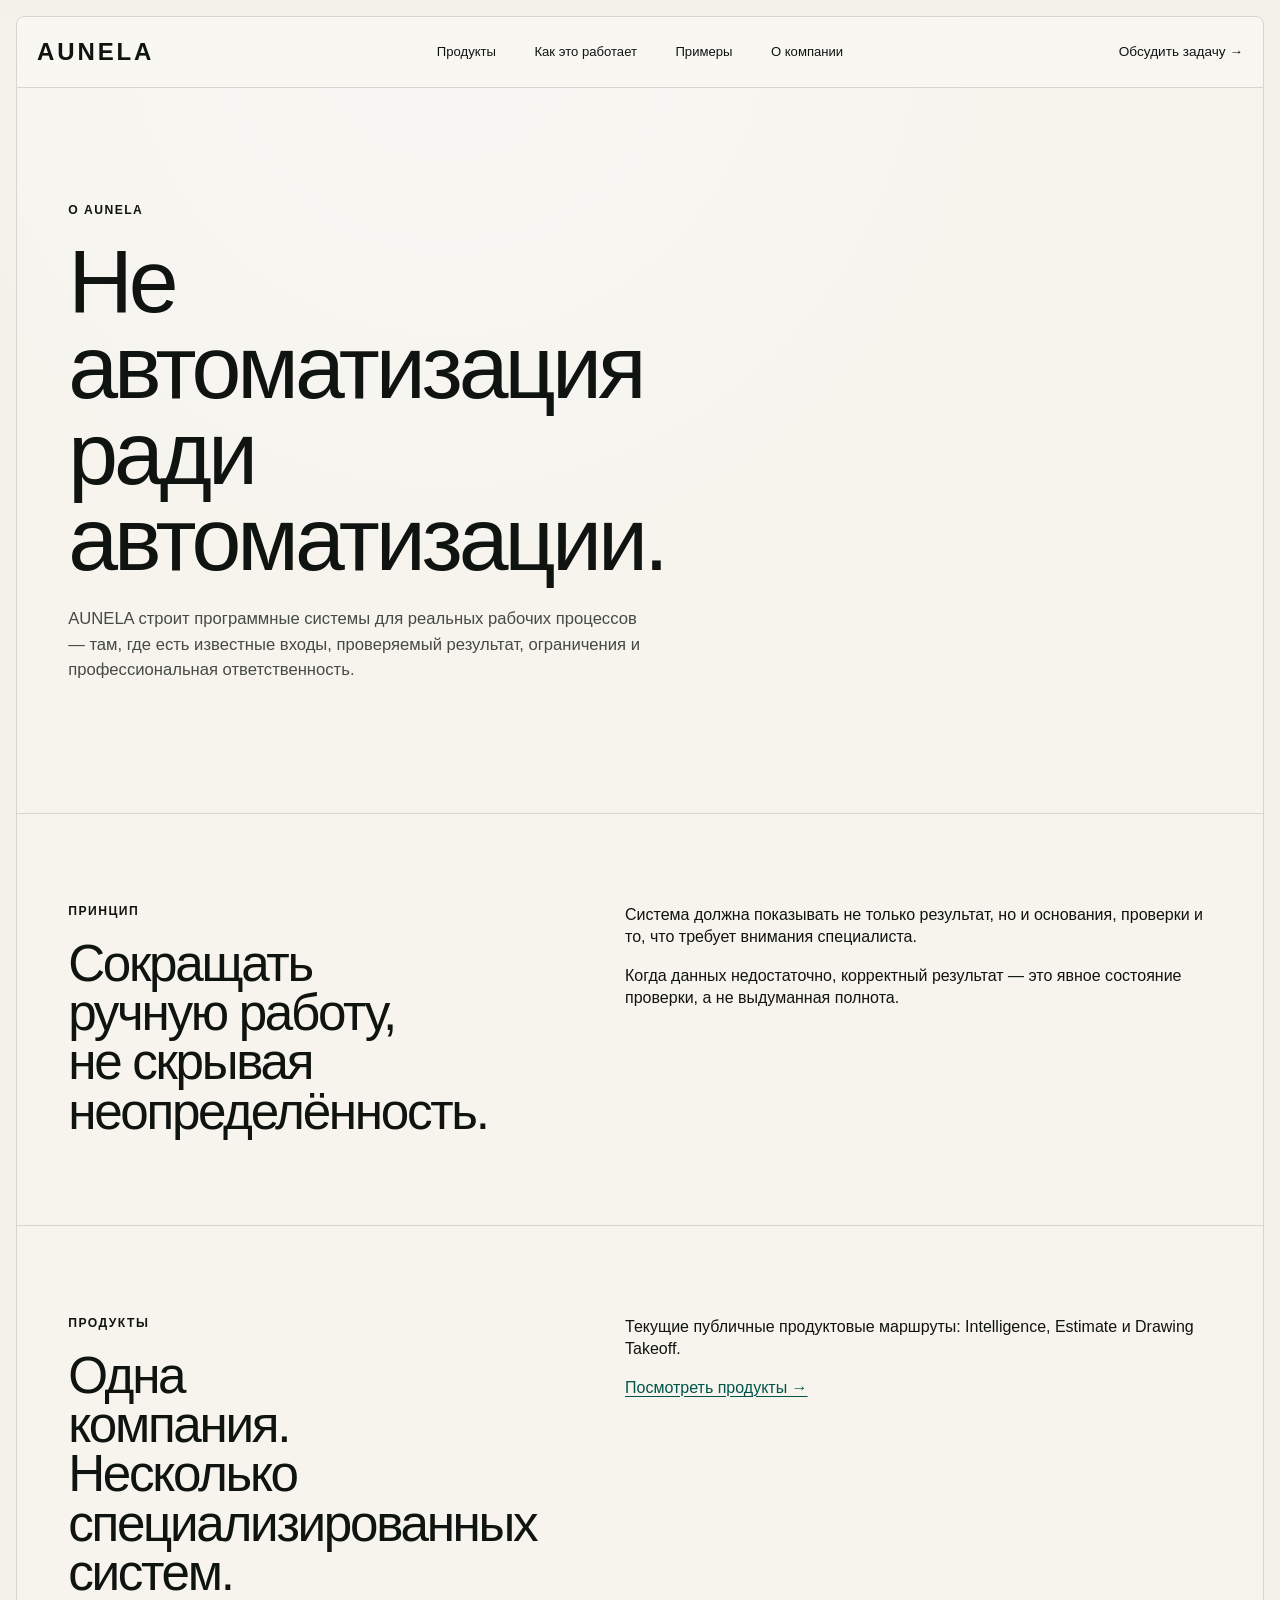
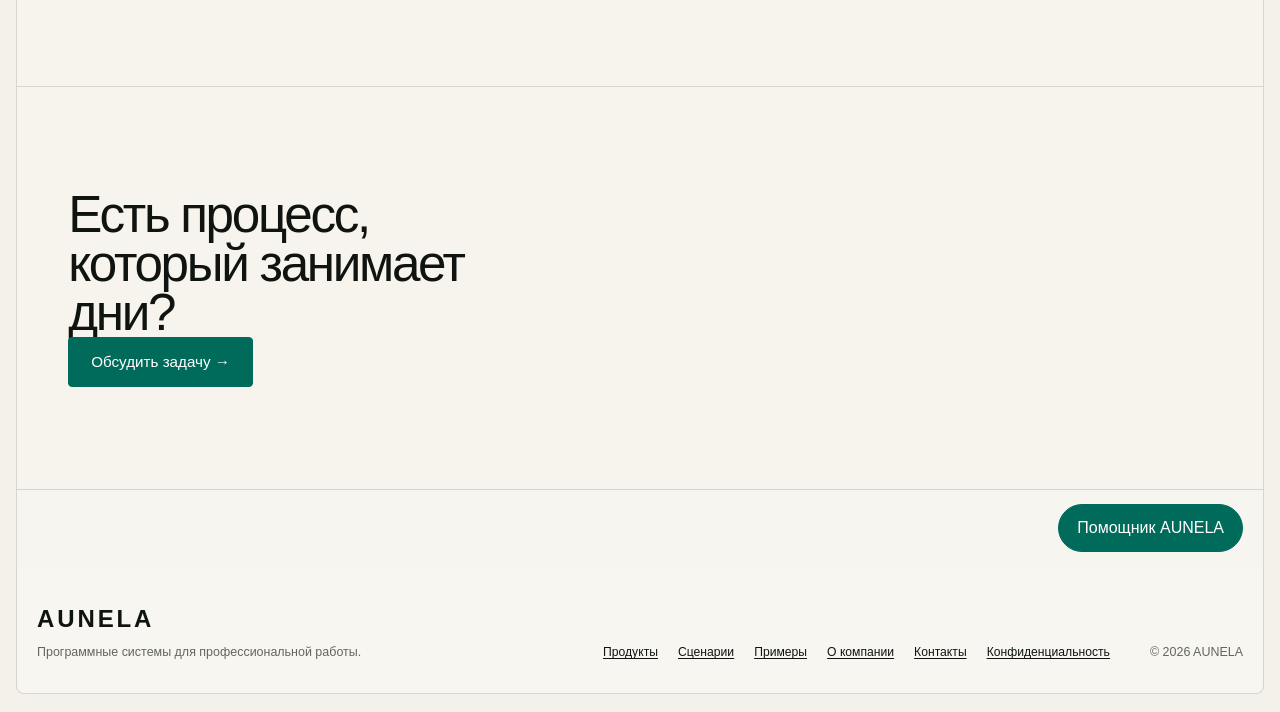
==== commit 609fbe38: "Publish confirmed AUNELA contact roles" ====
--- a/about/index.html
+++ b/about/index.html
@@ -1,4 +1,4 @@
-<!DOCTYPE html><html lang="ru"> <head><meta charset="UTF-8"><meta name="viewport" content="width=device-width"><meta name="color-scheme" content="light"><meta name="theme-color" content="#f2f0e9"><link rel="icon" type="image/svg+xml" href="/favicon.svg"><title>О AUNELA</title><meta name="description" content="AUNELA создаёт программные системы для ограниченных профессиональных процессов с понятными входами, результатом, проверками и явными границами."><link rel="canonical" href="https://aunela.ru/about/"><meta name="robots" content="noindex,nofollow,noarchive"><meta property="og:type" content="website"><meta property="og:site_name" content="AUNELA"><meta property="og:title" content="О AUNELA"><meta property="og:description" content="AUNELA создаёт программные системы для ограниченных профессиональных процессов с понятными входами, результатом, проверками и явными границами."><meta property="og:url" content="https://aunela.ru/about/"><script type="application/ld+json">[{"@context":"https://schema.org","@type":"Organization","name":"AUNELA","legalName":"Индивидуальный предприниматель Кулишова Ксения Геннадьевна","identifier":[{"@type":"PropertyValue","propertyID":"ИНН","value":"595706067159"},{"@type":"PropertyValue","propertyID":"ОГРНИП","value":"324595800131352"}],"telephone":"+7 922 640-99-22","url":"https://aunela.ru"}]</script><link rel="stylesheet" href="/_astro/BaseLayout.DXYkKfe_.css"></head> <body> <a class="skip-link" href="#content">К содержанию</a> <header class="site-header"> <a class="brand" href="/" aria-label="AUNELA — главная">AUNELA</a> <nav class="desktop-nav" aria-label="Основная навигация"> <a href="/products/">Продукты</a> <a href="/#trace">Как это работает</a> <a href="/examples/">Примеры</a> <a href="/about/">О компании</a> </nav> <div class="header-actions">  <a class="header-cta" href="/contact/">Обсудить задачу <span aria-hidden="true">→</span></a> </div> <button class="menu-button" type="button" aria-expanded="false" aria-controls="mobile-nav"> <span class="sr-only">Открыть меню</span> <span></span><span></span> </button> </header> <nav id="mobile-nav" class="mobile-nav" aria-label="Мобильная навигация" hidden> <a href="/products/">Продукты</a> <a href="/capabilities/">Сценарии</a> <a href="/#trace">Как это работает</a> <a href="/examples/">Примеры</a> <a href="/about/">О компании</a> <a href="/contact/">Обсудить задачу</a> </nav> <main id="content">  <section class="page-hero narrow"> <p class="eyebrow">О AUNELA</p> <h1>Не автоматизация ради автоматизации.</h1> <p class="hero-lead">
+<!DOCTYPE html><html lang="ru"> <head><meta charset="UTF-8"><meta name="viewport" content="width=device-width"><meta name="color-scheme" content="light"><meta name="theme-color" content="#f2f0e9"><link rel="icon" type="image/svg+xml" href="/favicon.svg"><title>О AUNELA</title><meta name="description" content="AUNELA создаёт программные системы для ограниченных профессиональных процессов с понятными входами, результатом, проверками и явными границами."><link rel="canonical" href="https://aunela.ru/about/"><meta name="robots" content="noindex,nofollow,noarchive"><meta property="og:type" content="website"><meta property="og:site_name" content="AUNELA"><meta property="og:title" content="О AUNELA"><meta property="og:description" content="AUNELA создаёт программные системы для ограниченных профессиональных процессов с понятными входами, результатом, проверками и явными границами."><meta property="og:url" content="https://aunela.ru/about/"><script type="application/ld+json">[{"@context":"https://schema.org","@type":"Organization","name":"AUNELA","legalName":"Индивидуальный предприниматель Кулишова Ксения Геннадьевна","identifier":[{"@type":"PropertyValue","propertyID":"ИНН","value":"595706067159"},{"@type":"PropertyValue","propertyID":"ОГРНИП","value":"324595800131352"}],"telephone":"+7 922 640-99-22","url":"https://aunela.ru","email":"office@aunela.ru"}]</script><link rel="stylesheet" href="/_astro/BaseLayout.DCpwkMFq.css"></head> <body> <a class="skip-link" href="#content">К содержанию</a> <header class="site-header"> <a class="brand" href="/" aria-label="AUNELA — главная">AUNELA</a> <nav class="desktop-nav" aria-label="Основная навигация"> <a href="/products/">Продукты</a> <a href="/#trace">Как это работает</a> <a href="/examples/">Примеры</a> <a href="/about/">О компании</a> </nav> <div class="header-actions">  <a class="header-cta" href="/contact/">Обсудить задачу <span aria-hidden="true">→</span></a> </div> <button class="menu-button" type="button" aria-expanded="false" aria-controls="mobile-nav"> <span class="sr-only">Открыть меню</span> <span></span><span></span> </button> </header> <nav id="mobile-nav" class="mobile-nav" aria-label="Мобильная навигация" hidden> <a href="/products/">Продукты</a> <a href="/capabilities/">Сценарии</a> <a href="/#trace">Как это работает</a> <a href="/examples/">Примеры</a> <a href="/about/">О компании</a> <a href="/contact/">Обсудить задачу</a> </nav> <main id="content">  <section class="page-hero narrow"> <p class="eyebrow">О AUNELA</p> <h1>Не автоматизация ради автоматизации.</h1> <p class="hero-lead">
 AUNELA строит программные системы для реальных рабочих процессов — там, где есть
       известные входы, проверяемый результат, ограничения и профессиональная ответственность.
 </p> </section> <section class="section-grid page-section"> <div><p class="section-index">ПРИНЦИП</p><h2>Сокращать ручную работу, не скрывая неопределённость.</h2></div> <div> <p>Система должна показывать не только результат, но и основания, проверки и то, что требует внимания специалиста.</p> <p>Когда данных недостаточно, корректный результат — это явное состояние проверки, а не выдуманная полнота.</p> </div> </section> <section class="section-grid page-section"> <div><p class="section-index">ПРОДУКТЫ</p><h2>Одна компания. Несколько специализированных систем.</h2></div> <div> <p>Текущие публичные продуктовые маршруты: Intelligence, Estimate и Drawing Takeoff.</p> <a class="text-link" href="/products/">Посмотреть продукты →</a> </div> </section> <section class="page-cta page-section"> <h2>Есть процесс, который занимает дни?</h2> <a class="button button-primary" href="/contact/">Обсудить задачу →</a> </section>  </main> <div class="agent-slot" data-agent-slot data-agent-live="false" data-agent-endpoint> <button class="agent-launcher" type="button" aria-expanded="false" aria-controls="agent-panel">
--- a/_astro/BaseLayout.DCpwkMFq.css
+++ b/_astro/BaseLayout.DCpwkMFq.css
@@ -0,0 +1 @@
+:root{--bg:#f3f1e9;--paper:#f8f7f2;--ink:#101411;--muted:#62665f;--line:#d7d5cc;--green:#006b5b;--green-dark:#005449;--mint:#dcefe8;--mint-strong:#bfe6d8;--amber:#d98900;--amber-bg:#fff0c7;--radius:8px;--max:1480px;--page:clamp(20px, 4vw, 64px);--display:clamp(3.4rem, 7vw, 7.9rem);--h2:clamp(2.25rem, 4vw, 5rem);color:var(--ink);background:var(--bg);font-synthesis:none;font-family:Arial,Helvetica Neue,Helvetica,sans-serif}*{box-sizing:border-box}html{scroll-behavior:smooth}body{background:radial-gradient(circle at 35% 0%, #ffffffc7, transparent 34rem), var(--bg);min-width:320px;color:var(--ink);margin:0;line-height:1.4}a{color:inherit;text-underline-offset:.18em;text-decoration-thickness:1px}button,a{-webkit-tap-highlight-color:transparent}button{font:inherit;color:inherit}p{margin:0 0 1rem}h1,h2,h3{letter-spacing:-.045em;margin:0;font-weight:400;line-height:.96}h1{font-size:var(--display)}h2{font-size:var(--h2)}h3{font-size:1.45rem}.sr-only{clip:rect(0,0,0,0);white-space:nowrap;border:0;width:1px;height:1px;margin:-1px;padding:0;overflow:hidden;position:absolute!important}.skip-link{z-index:1000;background:var(--ink);color:#fff;padding:10px 14px;position:fixed;top:8px;left:8px;transform:translateY(-150%)}.skip-link:focus{transform:none}.site-header{width:min(calc(100% - 32px),var(--max));border:1px solid var(--line);border-radius:var(--radius) var(--radius) 0 0;backdrop-filter:blur(12px);z-index:20;background:#f8f7f2ed;grid-template-columns:1fr auto 1fr;align-items:center;min-height:72px;margin:16px auto 0;padding:0 20px;display:grid;position:relative}.brand{letter-spacing:.12em;width:max-content;font-size:1.5rem;font-weight:700;text-decoration:none;display:inline-block}.desktop-nav{align-items:center;gap:clamp(20px,3vw,46px);display:flex}.desktop-nav a,.utility-link{font-size:.82rem;text-decoration:none}.desktop-nav a:hover,.utility-link:hover{text-decoration:underline}.header-actions{justify-content:flex-end;align-items:center;gap:20px;display:flex}.header-cta{white-space:nowrap;font-size:.85rem;text-decoration:none}.menu-button,.mobile-nav{display:none}main{width:min(calc(100% - 32px),var(--max));border-left:1px solid var(--line);border-right:1px solid var(--line);background:#f8f7f294;margin:0 auto}.hero{border-bottom:1px solid var(--line);grid-template-columns:.9fr 1.1fr;min-height:560px;display:grid;overflow:hidden}.hero-copy{padding:clamp(32px,5vw,72px) var(--page);align-self:center}.eyebrow,.section-kicker,.section-index,.demo-label{letter-spacing:.12em;text-transform:uppercase;margin:0 0 20px;font-size:.76rem;font-weight:700;line-height:1.25}.hero h1{max-width:8ch}.hero-lead{color:#454a44;max-width:760px;margin-top:24px;font-size:clamp(1rem,1.3vw,1.25rem);line-height:1.52}.button-row{flex-wrap:wrap;align-items:center;gap:14px;margin-top:30px;display:flex}.button{border:1px solid var(--green);border-radius:4px;justify-content:center;align-items:center;gap:18px;min-height:48px;padding:13px 22px;font-size:.95rem;text-decoration:none;transition:transform .18s,background .18s;display:inline-flex}.button:hover{transform:translateY(-1px)}.button-primary{background:var(--green);color:#fff}.button-primary:hover{background:var(--green-dark)}.button-secondary{background:0 0;border-color:#777b75}.text-link{color:var(--green-dark);font-size:1rem}.hero-proof{background:linear-gradient(135deg,#ddebe83d,#3967751f),linear-gradient(120deg,#d7dedb 0 22%,#9bb8bc 22% 42%,#527884 42% 58%,#244b5a 58% 66%,#d4d9d4 66%);min-height:560px;position:relative;overflow:hidden}.hero-proof:after{content:"";mix-blend-mode:soft-light;background:repeating-linear-gradient(90deg,#0000 0 82px,#ffffff47 83px 84px),repeating-linear-gradient(0deg,#0000 0 96px,#ffffff1f 97px 98px);position:absolute;inset:0}.blueprint-grid{z-index:1;background-color:#f3f5f0;background-image:linear-gradient(#1648441f 1px,#0000 1px),linear-gradient(90deg,#1648441f 1px,#0000 1px),none;background-position:0 0,0 0,0 0;background-repeat:repeat,repeat,repeat;background-size:24px 24px;background-attachment:scroll,scroll,scroll;background-origin:padding-box,padding-box,padding-box;background-clip:border-box,border-box,border-box;border:1px solid #172e2d2e;position:absolute;inset:18% 46% 10% 4%;transform:rotate(-1deg)}.proof-window{z-index:3;background:#f9f9f6f5;border:1px solid #1e2a282e;border-radius:6px;position:absolute;overflow:hidden;box-shadow:0 18px 45px #1a302d24}.source-window{width:52%;top:12%;left:5%}.result-window{width:49%;top:25%;right:4%}.window-bar{border-bottom:1px solid #dedfd8;justify-content:space-between;align-items:center;gap:12px;min-height:42px;padding:11px 14px;font-size:.74rem;display:flex}.window-bar span{color:var(--muted)}.drawing-canvas{background-color:#f6f7f2;background-image:linear-gradient(#0c403b14 1px,#0000 1px),linear-gradient(90deg,#0c403b14 1px,#0000 1px),none;background-position:0 0,0 0,0 0;background-repeat:repeat,repeat,repeat;background-size:20px 20px;background-attachment:scroll,scroll,scroll;background-origin:padding-box,padding-box,padding-box;background-clip:border-box,border-box,border-box;min-height:220px;position:relative}.drawing-box{background:#3fb89b1f;border:2px solid #14917d;width:82px;height:56px;position:absolute;top:34%;left:24%}.drawing-node{background:var(--green);border-radius:50%;width:11px;height:11px;position:absolute;top:45%;left:44%}.drawing-line{background:var(--green);transform-origin:0;height:2px;position:absolute}.drawing-line.one{width:120px;top:46%;left:45%;transform:rotate(12deg)}.drawing-line.two{width:66px;top:57%;left:61%;transform:rotate(-3deg)}.result-row{border-bottom:1px solid #e2e1da;grid-template-columns:48px 1fr auto;align-items:center;gap:10px;min-height:56px;padding:7px 12px;font-size:.76rem;display:grid}.result-row strong{font-weight:400}.result-row em,.status-review,.status-ok{white-space:nowrap;border-radius:4px;padding:5px 8px;font-style:normal}.status-ok{color:var(--green-dark);background:var(--mint)}.status-review{color:#9a5e00;background:var(--amber-bg)}.trace-section{padding:24px var(--page) 32px;border-bottom:1px solid var(--line)}.trace-list{grid-template-columns:repeat(5,1fr);gap:0;margin:0;padding:0;list-style:none;display:grid}.trace-step{min-width:0;padding-right:24px;position:relative}.trace-top{align-items:center;height:44px;display:flex;position:relative}.trace-number{color:var(--muted);font-size:.7rem;position:absolute;top:42px;left:0}.trace-dot{background:var(--mint);border:1px solid var(--mint-strong);width:42px;height:42px;color:var(--green-dark);z-index:2;border-radius:50%;place-items:center;font-weight:700;display:grid;position:relative}.trace-line{background:var(--green);flex:1;height:2px;margin-left:8px;position:relative}.trace-line:after{content:"";border-left:7px solid var(--green);border-top:4px solid #0000;border-bottom:4px solid #0000;width:0;height:0;position:absolute;top:-3px;right:-1px}.trace-step strong{margin-top:26px;font-size:.92rem;display:block}.trace-step>span:last-of-type:not(.review-branch){color:var(--muted);max-width:22ch;margin-top:5px;font-size:.78rem;display:block}.review-branch{color:#9a5e00;background:var(--amber-bg);border-radius:99px;margin-top:10px;padding:5px 8px;font-size:.72rem;display:inline-flex}.section-grid{padding:clamp(54px,7vw,100px) var(--page);border-bottom:1px solid var(--line);grid-template-columns:.9fr 1.1fr;gap:clamp(36px,6vw,100px);display:grid}.section-grid h2{max-width:12ch}.section-lead{color:#4d514c;max-width:49ch;margin:22px 0;font-size:1.03rem}.control-section>div:first-child{align-self:center}.review-panel{grid-template-columns:1fr 1.18fr;align-items:stretch;gap:16px;display:grid}.review-panel .proof-window{width:auto;box-shadow:none;position:relative;inset:auto}.review-panel .drawing-canvas{min-height:270px}.drawing-box.review{border-color:var(--amber);background:#e69d161f}.drawing-line.review{background:var(--amber);width:125px;top:49%;left:42%;transform:rotate(-2deg)}.review-card{border:1px solid var(--line);background:#ffffffb8;border-radius:6px;padding:20px}.review-title{color:#a36600;border-bottom:1px solid var(--line);padding-bottom:13px}.review-dot{background:var(--amber);border-radius:50%;width:9px;height:9px;margin-right:6px;display:inline-block}.review-card dl{margin:0 0 18px}.review-card dl div{border-bottom:1px solid #e3e1da;grid-template-columns:110px 1fr;gap:14px;padding:8px 0;font-size:.78rem;display:grid}.review-card dt{color:var(--muted)}.review-card dd{margin:0}.compact-button{width:100%;font-size:.8rem}.products-section{padding:26px var(--page) 16px;border-bottom:1px solid var(--line)}.section-heading-row{min-height:30px}.product-grid{grid-template-columns:repeat(5,1fr);gap:16px;display:grid}.product-grid-three{grid-template-columns:repeat(3,1fr)}.product-card{border:1px solid var(--line);background:#ffffff9e;border-radius:5px;min-width:0;text-decoration:none;transition:transform .18s,border-color .18s;overflow:hidden}a.product-card:hover{border-color:#acaea7;transform:translateY(-2px)}.product-visual{background:linear-gradient(135deg,#10675a1c,#30586214),#e7ebe7;height:120px;position:relative;overflow:hidden}.visual-grid{background-color:#0000;background-image:linear-gradient(#0a49411a 1px,#0000 1px),linear-gradient(90deg,#0a49411a 1px,#0000 1px);background-position:0 0,0 0;background-repeat:repeat,repeat;background-size:18px 18px;background-attachment:scroll,scroll;background-origin:padding-box,padding-box;background-clip:border-box,border-box;position:absolute;inset:10px}.visual-mark{border:2px solid var(--green);background:#1688741a;width:42%;height:38%;position:absolute;top:28%;left:20%}.product-copy{min-height:150px;padding:14px;position:relative}.product-copy h3{letter-spacing:-.025em;font-size:1.03rem;font-weight:700}.product-copy p{color:var(--muted);margin-top:8px;font-size:.81rem}.card-arrow{color:var(--green);font-size:1.3rem;position:absolute;bottom:12px;right:14px}.product-label{color:var(--muted);font-size:.68rem}.material-level-2{background:#f7f6f1;border-color:#d9d8d1}.material-level-2 .product-visual{background:linear-gradient(135deg,#0000 0 48%,#006b5b14 48% 52%,#0000 52%),#ecece7}.material-level-2 .visual-grid{background-color:#0000;background-image:linear-gradient(#0a49411a 1px,#0000 1px),linear-gradient(90deg,#0a49411a 1px,#0000 1px);background-position:0 0,0 0;background-repeat:repeat,repeat;background-size:34px 34px;background-attachment:scroll,scroll;background-origin:padding-box,padding-box;background-clip:border-box,border-box}.material-level-2 .visual-mark{border-style:dashed;width:28%;height:30%}.material-level-3{background:#f5f4ef;border-color:#deddd7}.material-level-3 .product-visual{background:linear-gradient(90deg,#0000 0 15%,#006b5b17 15% 16%,#0000 16% 38%,#006b5b17 38% 39%,#0000 39%),#efefe9}.material-level-3 .visual-grid{background:repeating-linear-gradient(0deg,#0000 0 27px,#0a494117 28px 29px)}.material-level-3 .visual-mark{background:0 0;border-style:dotted;border-width:1px;width:18%;height:18%}.material-level-3 .product-copy p{max-width:22ch}.demo-label{color:#555951;background:#e7e5dc;border-radius:2px;padding:5px 8px;font-size:.65rem;display:inline-block}.evidence-ledger{border:1px solid var(--line);background:#ffffffad;align-self:center}.evidence-ledger div{border-bottom:1px solid var(--line);justify-content:space-between;align-items:center;gap:16px;min-height:52px;padding:0 16px;display:flex}.evidence-ledger div:last-child{border-bottom:0}.evidence-ledger span{color:var(--muted);font-size:.84rem}.evidence-ledger strong{font-size:1rem;font-weight:400}.evidence-ledger .review-ledger{background:var(--amber-bg)}.evidence-ledger .review-ledger span,.evidence-ledger .review-ledger strong{color:#9a5e00}.fit-section{border-bottom:0}.fit-section h2{max-width:14ch}.fit-section>div:last-child{align-self:end;max-width:55ch}.page-hero{padding:clamp(60px,9vw,140px) var(--page);border-bottom:1px solid var(--line)}.page-hero.narrow h1{max-width:12ch}.page-hero.narrow .hero-lead{max-width:62ch}.product-detail-hero{grid-template-columns:1.15fr .85fr;gap:80px;display:grid}.product-detail-hero h1{max-width:10ch}.product-proof-card{border:1px solid var(--line);background:#ffffffa3;border-radius:6px;align-self:end;padding:24px}.mini-ledger{border-top:1px solid var(--line);grid-template-columns:1fr 1fr;margin-bottom:20px;display:grid}.mini-ledger span,.mini-ledger strong{border-bottom:1px solid var(--line);padding:11px 0;font-size:.78rem}.mini-ledger span{color:var(--muted)}.mini-ledger strong{text-align:right;font-weight:400}.fine-print,.page-note{color:var(--muted);font-size:.76rem;line-height:1.5}.page-section{border-bottom:1px solid var(--line)}.process-detail{padding:clamp(52px,7vw,96px) var(--page);grid-template-columns:repeat(3,1fr);display:grid}.process-column{border-right:1px solid var(--line);min-width:0;padding:0 clamp(22px,3vw,46px)}.process-column:first-child{padding-left:0}.process-column:last-child{border-right:0;padding-right:0}.process-column h2{margin-bottom:24px;font-size:clamp(1.6rem,2.3vw,2.7rem)}.plain-list{margin:0;padding:0;list-style:none}.plain-list li{border-bottom:1px solid var(--line);color:#444943;padding:12px 0 12px 20px;position:relative}.plain-list li:before{content:"—";color:var(--green);position:absolute;left:0}.strong-list li{color:var(--ink);font-size:1.08rem}.human-control-note{border-left:3px solid var(--green);background:var(--mint);margin-top:34px;padding:24px}.human-control-note p:last-child{margin-bottom:0}.page-cta{padding:clamp(60px,8vw,120px) var(--page)}.page-cta h2{max-width:14ch}.portfolio-next{border-bottom:0}.developing-list{align-self:center}.developing-row{border-top:1px solid var(--line);grid-template-columns:160px 1fr;gap:20px;padding:20px 0;display:grid}.developing-row h3{font-size:1.1rem;font-weight:700}.developing-row p{color:var(--muted);margin:0}.example-index{padding:0 var(--page)}.example-row{border-bottom:1px solid var(--line);grid-template-columns:80px 1fr 40px;align-items:center;gap:24px;min-height:160px;text-decoration:none;display:grid}.example-row h2{font-size:clamp(2rem,4vw,4rem)}.example-row p{color:var(--muted);max-width:70ch;margin-top:10px}.example-row .card-arrow{justify-self:end;position:static}.page-note{padding:24px var(--page) 70px;max-width:90ch}.example-proof{padding:0 var(--page);grid-template-columns:repeat(5,1fr);display:grid}.example-proof article{border-right:1px solid var(--line);min-height:340px;padding:28px 22px;position:relative}.example-proof article:first-child{border-left:1px solid var(--line)}.example-proof h2{max-width:12ch;margin-bottom:22px;font-size:1.6rem}.example-proof p:last-child{color:var(--muted);font-size:.9rem}.example-proof .human-proof{background:var(--mint)}.proof-num{color:#b5b7b0;letter-spacing:-.05em;margin-bottom:48px;font-size:3rem;display:block}.status-review.large{margin-top:14px;padding:8px 12px;display:inline-flex}.contact-grid{padding:clamp(50px,7vw,96px) var(--page);grid-template-columns:1fr 1fr;gap:24px;display:grid}.contact-card{border:1px solid var(--line);background:#ffffff94;padding:clamp(26px,4vw,54px)}.contact-card.primary{background:var(--mint);border-color:#b8d8cd}.numbered{counter-reset:steps}.numbered li{padding-left:32px}.numbered li:before{counter-increment:steps;content:"0" counter(steps);font-size:.7rem;top:15px}.site-footer{width:min(calc(100% - 32px),var(--max));border:1px solid var(--line);border-radius:0 0 var(--radius) var(--radius);background:#f8f7f2d9;border-top:0;grid-template-columns:1fr auto auto;align-items:end;gap:40px;min-height:120px;margin:0 auto 18px;padding:32px 20px;display:grid}.site-footer p{color:var(--muted);margin:8px 0 0;font-size:.78rem}.site-footer nav{flex-wrap:wrap;gap:20px;display:flex}.site-footer nav a{font-size:.76rem}.footer-note{white-space:nowrap}.agent-slot{z-index:40;width:min(calc(100% - 32px),var(--max));border-left:1px solid var(--line);border-right:1px solid var(--line);background:#f8f7f2b8;justify-content:flex-end;margin:0 auto;padding:14px 20px 18px;display:flex;position:relative}.agent-launcher{border:1px solid var(--green);background:var(--green);color:#fff;min-height:48px;box-shadow:none;cursor:pointer;border-radius:99px;padding:12px 18px}.agent-panel{border:1px solid var(--line);background:#f9f8f3;border-radius:8px;width:min(390px,100vw - 32px);max-height:min(640px,100vh - 110px);position:absolute;bottom:70px;right:20px;overflow:auto;box-shadow:0 24px 80px #1f2c2833}.agent-head{border-bottom:1px solid var(--line);justify-content:space-between;align-items:start;gap:20px;padding:20px;display:flex}.agent-head .section-index{margin-bottom:6px}.agent-close{cursor:pointer;background:0 0;border:0;width:40px;height:40px;font-size:1.5rem}.agent-choices{display:grid}.agent-choices a{border-bottom:1px solid var(--line);gap:4px;padding:16px 20px;text-decoration:none;display:grid}.agent-choices a:hover{background:var(--mint)}.agent-choices span{color:var(--muted);font-size:.78rem}.agent-fallback{padding:18px 20px;font-size:.8rem}.agent-fallback p{color:var(--muted)}@media (width<=1050px){.site-header{grid-template-columns:1fr auto}.desktop-nav,.header-actions{display:none}.menu-button{cursor:pointer;background:0 0;border:0;align-content:center;justify-self:end;gap:6px;width:48px;height:48px;display:grid}.menu-button span:not(.sr-only){background:var(--ink);width:23px;height:1px}.mobile-nav{width:min(calc(100% - 32px),var(--max));border:1px solid var(--line);z-index:19;background:#f8f7f2;border-top:0;margin:0 auto;display:grid;position:relative}.mobile-nav[hidden]{display:none}.mobile-nav a{border-bottom:1px solid var(--line);padding:15px 20px;text-decoration:none}.hero{grid-template-columns:1fr}.hero-proof{min-height:480px}.trace-list{grid-template-columns:repeat(5,minmax(150px,1fr));padding-bottom:12px;overflow-x:auto}.section-grid{grid-template-columns:1fr}.review-panel{grid-template-columns:1fr 1fr}.product-grid{grid-template-columns:repeat(3,1fr)}.product-detail-hero{grid-template-columns:1fr;gap:44px}.process-detail{grid-template-columns:1fr;gap:36px}.process-column{border-right:0;border-bottom:1px solid var(--line);padding:0 0 36px}.process-column:last-child{border-bottom:0}.example-proof{grid-template-columns:repeat(2,1fr)}.example-proof article{border:1px solid var(--line);margin:-1px 0 0 -1px}}@media (width<=720px){:root{--page:20px;--display:clamp(3rem,15vw,5.3rem);--h2:clamp(2.2rem,10vw,3.5rem)}body{background:var(--bg)}.site-header,main,.site-footer,.mobile-nav{width:calc(100% - 20px)}.site-header{min-height:62px;margin-top:10px;padding:0 14px}.brand{font-size:1.15rem}.hero{min-height:auto}.hero-copy{padding:38px var(--page) 34px}.hero h1{max-width:7ch}.eyebrow{margin-bottom:16px;font-size:.67rem}.hero-lead{margin-top:18px;font-size:.94rem}.button-row{width:100%;margin-top:22px;display:grid}.button{width:100%;min-height:50px}.hero-proof{min-height:365px}.source-window{width:76%;top:7%;left:5%}.result-window{width:74%;top:42%;right:4%}.drawing-canvas{min-height:150px}.result-row{grid-template-columns:34px 1fr auto;min-height:40px;padding:4px 7px;font-size:.6rem}.result-row em{padding:3px 5px}.trace-section{padding-top:22px;overflow-x:hidden}.trace-list{grid-template-columns:repeat(5,126px);min-width:0;max-width:100%}.trace-dot{width:34px;height:34px}.trace-number{top:36px}.trace-step strong{margin-top:24px;font-size:.75rem}.trace-step>span:last-of-type:not(.review-branch){font-size:.66rem}.review-panel{grid-template-columns:1fr}.review-panel .drawing-canvas{min-height:210px}.product-grid,.product-grid-three{grid-template-columns:repeat(3,minmax(180px,1fr));padding-bottom:12px;overflow-x:auto}.product-card{scroll-snap-align:start}.products-section{overflow:hidden}.product-copy{min-height:136px}.evidence-section{gap:36px}.page-hero{padding:54px var(--page)}.page-hero h1,.product-detail-hero h1,.section-grid h2{hyphens:auto;overflow-wrap:anywhere;max-width:100%}.page-hero h1{font-size:clamp(2.65rem,12vw,4.4rem)}.product-detail-hero{gap:34px}.example-proof{grid-template-columns:1fr}.example-proof article{min-height:260px}.proof-num{margin-bottom:24px}.example-row{grid-template-columns:36px 1fr 24px;gap:12px;min-height:140px}.contact-grid{grid-template-columns:1fr}.site-footer{grid-template-columns:1fr;align-items:start;gap:24px}.site-footer nav{grid-template-columns:1fr 1fr;display:grid}.agent-slot{width:calc(100% - 20px);margin:0 auto;padding:12px 10px 18px}.agent-launcher{width:100%;min-height:48px;font-size:.82rem}.agent-panel{width:calc(100vw - 20px);max-height:calc(100vh - 20px);position:fixed;bottom:10px;right:10px}}@media (prefers-reduced-motion:reduce){html{scroll-behavior:auto}*,:before,:after{scroll-behavior:auto!important;transition-duration:.01ms!important;animation-duration:.01ms!important;animation-iteration-count:1!important}}:focus-visible{outline-offset:3px;outline:3px solid #0a7665}.hero-fit{border-top:1px solid var(--line);color:#3f443f;margin:18px 0 0;padding-top:16px;font-size:.82rem;line-height:1.5}.hero-fit strong{color:var(--ink)}.facts-section{padding:clamp(52px,7vw,96px) var(--page)}.facts-heading{grid-template-columns:.78fr 1.22fr;align-items:start;column-gap:clamp(32px,6vw,96px);margin-bottom:34px;display:grid}.facts-heading .section-index{grid-column:1}.facts-heading h2{grid-column:1;max-width:12ch}.facts-heading>p:last-child{max-width:58ch;color:var(--muted);grid-area:2/2;align-self:end;margin:0}.facts-grid{border-top:1px solid var(--line);border-left:1px solid var(--line);grid-template-columns:repeat(2,minmax(0,1fr));margin:0;display:grid}.fact-card{border-right:1px solid var(--line);border-bottom:1px solid var(--line);background:#ffffff73;min-width:0;margin:0;padding:24px}.fact-card dt{letter-spacing:.08em;text-transform:uppercase;margin-bottom:14px;font-size:.75rem;font-weight:700;line-height:1.3}.fact-card dd{margin:0}.fact-card dd p{color:#454a44;margin:0}.fact-card .plain-list li{font-size:.9rem}.fact-card-accent{background:var(--mint)}.fact-card-evidence{background:#f1efe7;grid-column:1/-1}.fact-card-evidence dd{max-width:76ch}.contractor-answer{border:1px solid var(--line);background:#ffffff94;margin-top:26px}.contractor-answer>div{border-bottom:1px solid var(--line);grid-template-columns:170px 1fr;gap:24px;padding:18px 20px;display:grid}.contractor-answer>div:last-child{border-bottom:0}.contractor-answer dt{letter-spacing:.08em;text-transform:uppercase;font-size:.74rem;font-weight:700}.contractor-answer dd{color:#454a44;margin:0}@media (width<=720px){.facts-heading{grid-template-columns:1fr;gap:18px}.facts-heading .section-index,.facts-heading h2,.facts-heading>p:last-child{grid-area:auto/1}.facts-grid{grid-template-columns:1fr}.fact-card-evidence{grid-column:auto}.contractor-answer>div{grid-template-columns:1fr;gap:8px}}.hero-products{border-top:1px solid var(--line);border-left:1px solid var(--line);grid-template-columns:repeat(3,minmax(0,1fr));margin-top:22px;display:grid}.hero-products a{border-right:1px solid var(--line);border-bottom:1px solid var(--line);background:#ffffff5c;gap:3px;min-width:0;padding:12px 14px;text-decoration:none;display:grid}.hero-products strong{font-size:.76rem}.hero-products span{color:var(--muted);font-size:.68rem;line-height:1.3}.hero-products a:hover{background:var(--mint)}.assessment-package{border-top:1px solid var(--line);margin-top:26px;padding-top:20px}.assessment-package h3{letter-spacing:-.02em;margin-bottom:10px;font-size:1.15rem;font-weight:700}@media (width<=720px){.hero-products{grid-template-columns:1fr}}.contact-methods{gap:12px;margin-top:24px;display:grid}.contact-method{border-top:1px solid #0054492e;grid-template-columns:110px 1fr;align-items:center;gap:18px;padding:16px 0;text-decoration:none;display:grid}.contact-method span{color:var(--muted);text-transform:uppercase;letter-spacing:.08em;font-size:.76rem}.contact-method strong{word-break:break-word;font-size:1.02rem;font-weight:500}.contact-method.pending strong{color:var(--muted);font-weight:400}@media (width<=720px){.contact-method{grid-template-columns:1fr;gap:4px}}.agent-dialog{border-bottom:1px solid var(--line);padding:18px 20px 20px}.agent-dialog label{letter-spacing:.08em;text-transform:uppercase;margin-bottom:8px;font-size:.76rem;font-weight:700;display:block}.agent-dialog textarea{resize:vertical;border:1px solid var(--line);width:100%;min-height:118px;color:var(--ink);font:inherit;background:#fff;border-radius:4px;padding:14px;line-height:1.45}.agent-dialog textarea:focus{border-color:var(--green);outline:3px solid #006b5b2e}.agent-dialog-actions{grid-template-columns:1fr auto;align-items:center;gap:14px;margin-top:12px;display:grid}.agent-privacy-note{color:var(--muted);font-size:.7rem;line-height:1.35}.agent-dialog .button{width:auto;min-height:42px;padding:10px 16px}.agent-dialog button:disabled{cursor:wait;opacity:.65}.agent-answer{border:1px solid var(--line);white-space:pre-wrap;background:#fff;border-radius:4px;margin-top:14px;padding:14px;font-size:.88rem;line-height:1.5}.agent-answer[data-state=loading]{color:var(--muted)}.agent-answer[data-state=error]{background:var(--amber-bg);color:#805000;border-color:#e2c894}.agent-offline-note{color:var(--muted);padding:16px 20px 4px;font-size:.82rem}.agent-offline-note p{margin:0}@media (width<=720px){.agent-dialog-actions{grid-template-columns:1fr}.agent-dialog .button{width:100%}}.contact-role-list{border-top:1px solid #0054492e;margin-top:22px;display:grid}.contact-role-list a{border-bottom:1px solid #0054491f;grid-template-columns:1fr auto;gap:18px;padding:12px 0;text-decoration:none;display:grid}.contact-role-list span{color:var(--muted);font-size:.78rem}.contact-role-list strong{font-size:.84rem;font-weight:500}@media (width<=720px){.contact-role-list a{grid-template-columns:1fr;gap:3px}}
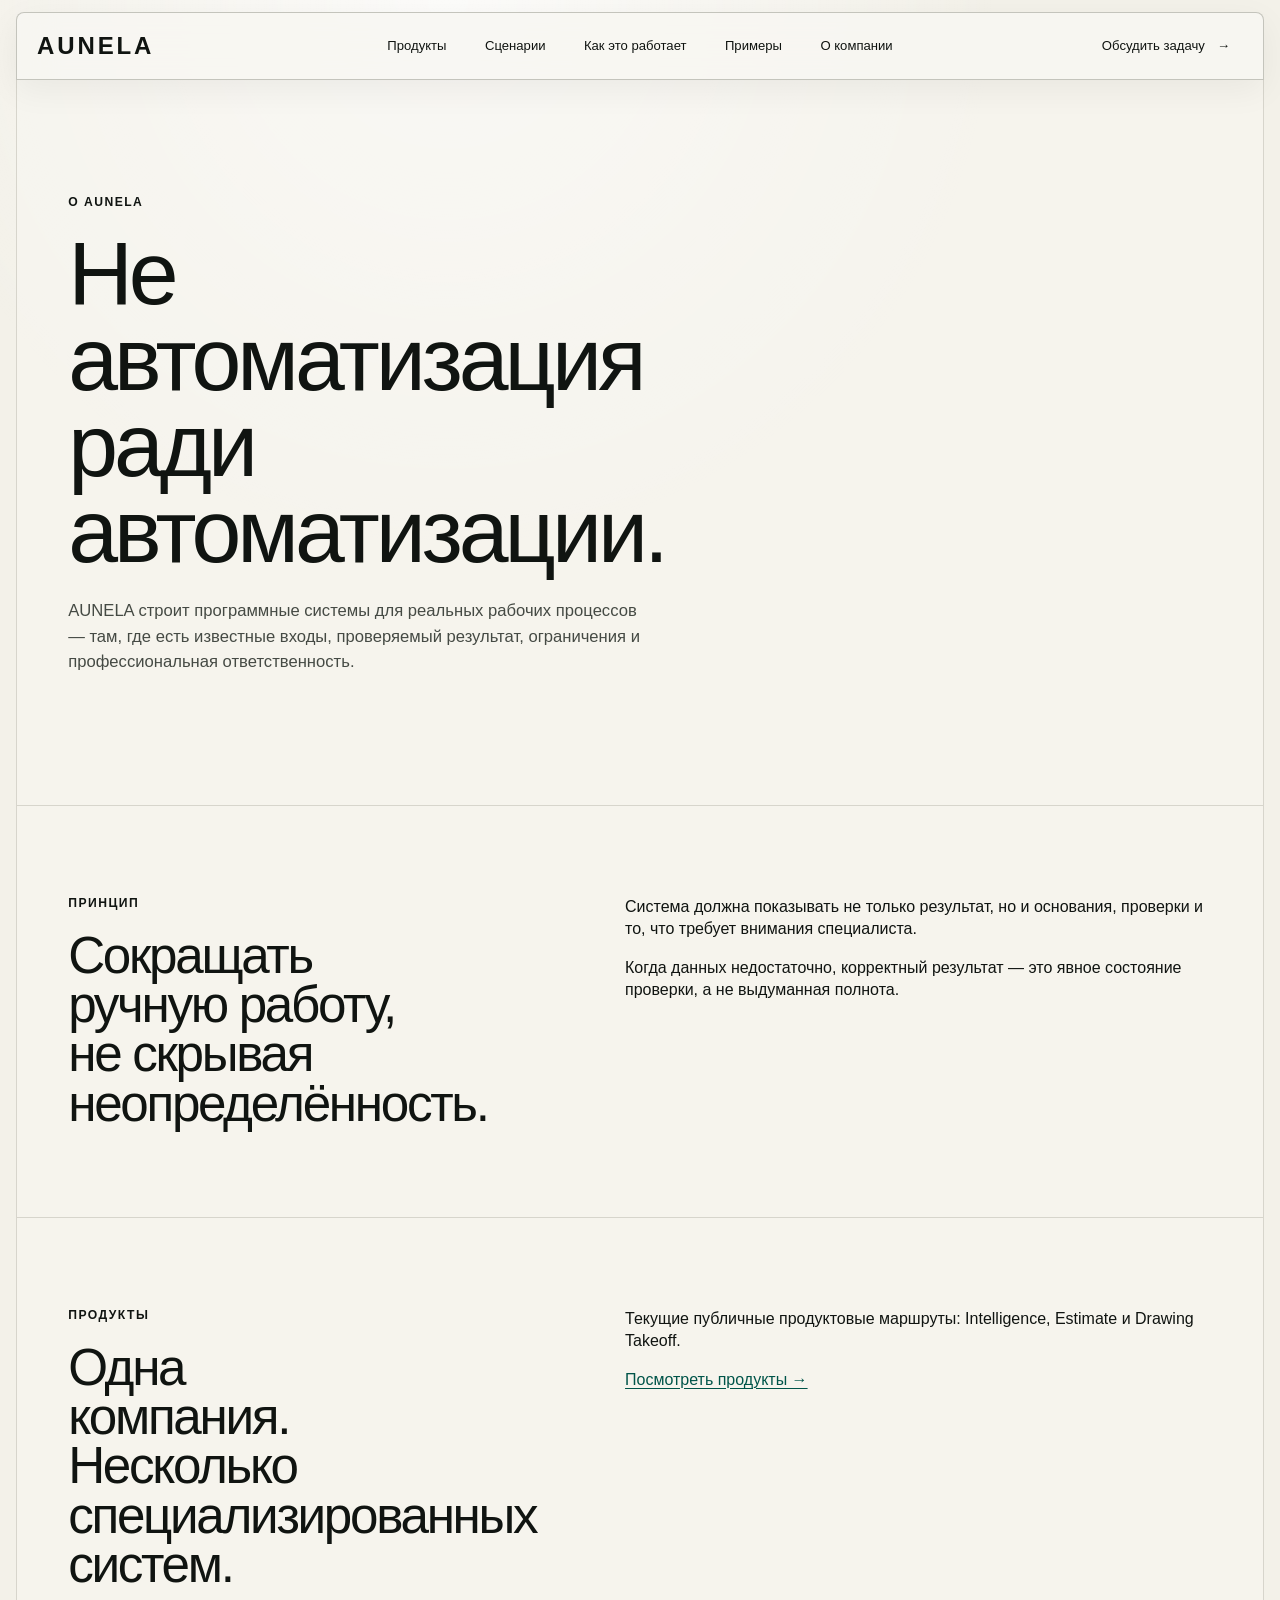
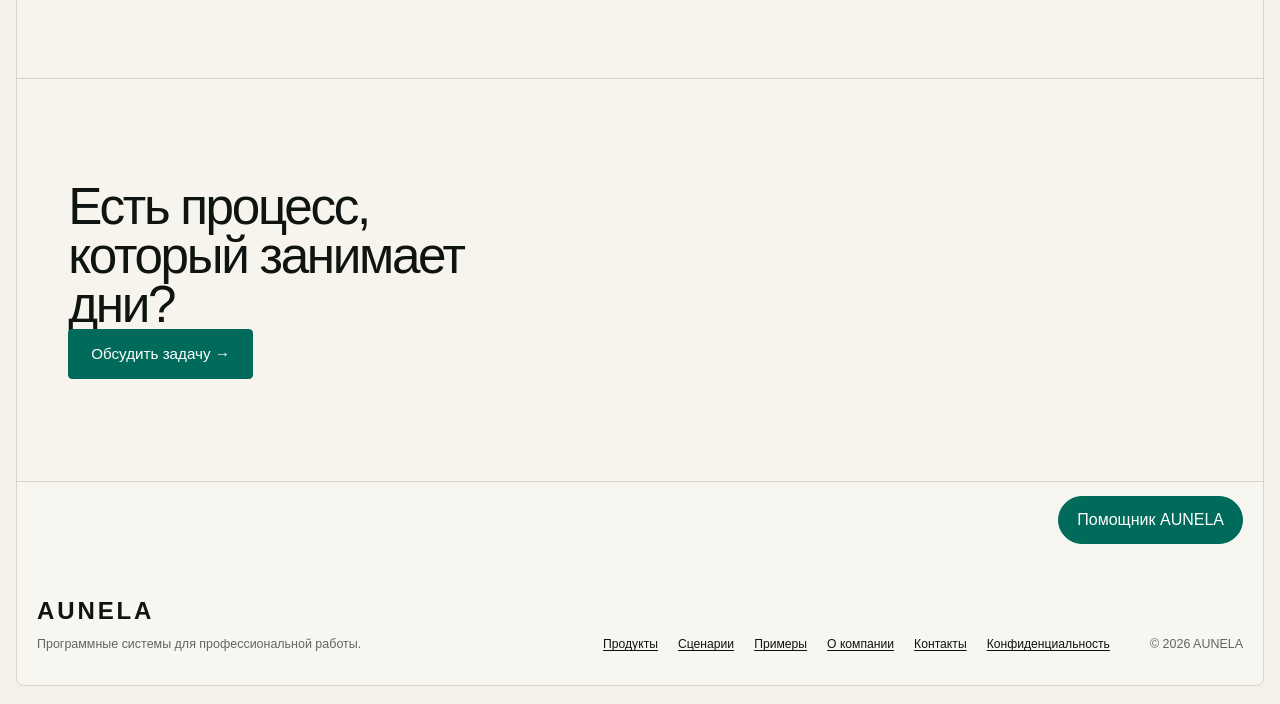
==== commit 66adfdeb: "Publish premium sticky navigation" ====
--- a/about/index.html
+++ b/about/index.html
@@ -1,4 +1,4 @@
-<!DOCTYPE html><html lang="ru"> <head><meta charset="UTF-8"><meta name="viewport" content="width=device-width"><meta name="color-scheme" content="light"><meta name="theme-color" content="#f2f0e9"><link rel="icon" type="image/svg+xml" href="/favicon.svg"><title>О AUNELA</title><meta name="description" content="AUNELA создаёт программные системы для ограниченных профессиональных процессов с понятными входами, результатом, проверками и явными границами."><link rel="canonical" href="https://aunela.ru/about/"><meta name="robots" content="noindex,nofollow,noarchive"><meta property="og:type" content="website"><meta property="og:site_name" content="AUNELA"><meta property="og:title" content="О AUNELA"><meta property="og:description" content="AUNELA создаёт программные системы для ограниченных профессиональных процессов с понятными входами, результатом, проверками и явными границами."><meta property="og:url" content="https://aunela.ru/about/"><script type="application/ld+json">[{"@context":"https://schema.org","@type":"Organization","name":"AUNELA","legalName":"Индивидуальный предприниматель Кулишова Ксения Геннадьевна","identifier":[{"@type":"PropertyValue","propertyID":"ИНН","value":"595706067159"},{"@type":"PropertyValue","propertyID":"ОГРНИП","value":"324595800131352"}],"telephone":"+7 922 640-99-22","url":"https://aunela.ru","email":"office@aunela.ru"}]</script><link rel="stylesheet" href="/_astro/BaseLayout.DCpwkMFq.css"></head> <body> <a class="skip-link" href="#content">К содержанию</a> <header class="site-header"> <a class="brand" href="/" aria-label="AUNELA — главная">AUNELA</a> <nav class="desktop-nav" aria-label="Основная навигация"> <a href="/products/">Продукты</a> <a href="/#trace">Как это работает</a> <a href="/examples/">Примеры</a> <a href="/about/">О компании</a> </nav> <div class="header-actions">  <a class="header-cta" href="/contact/">Обсудить задачу <span aria-hidden="true">→</span></a> </div> <button class="menu-button" type="button" aria-expanded="false" aria-controls="mobile-nav"> <span class="sr-only">Открыть меню</span> <span></span><span></span> </button> </header> <nav id="mobile-nav" class="mobile-nav" aria-label="Мобильная навигация" hidden> <a href="/products/">Продукты</a> <a href="/capabilities/">Сценарии</a> <a href="/#trace">Как это работает</a> <a href="/examples/">Примеры</a> <a href="/about/">О компании</a> <a href="/contact/">Обсудить задачу</a> </nav> <main id="content">  <section class="page-hero narrow"> <p class="eyebrow">О AUNELA</p> <h1>Не автоматизация ради автоматизации.</h1> <p class="hero-lead">
+<!DOCTYPE html><html lang="ru"> <head><meta charset="UTF-8"><meta name="viewport" content="width=device-width"><meta name="color-scheme" content="light"><meta name="theme-color" content="#f2f0e9"><link rel="icon" type="image/svg+xml" href="/favicon.svg"><title>О AUNELA</title><meta name="description" content="AUNELA создаёт программные системы для ограниченных профессиональных процессов с понятными входами, результатом, проверками и явными границами."><link rel="canonical" href="https://aunela.ru/about/"><meta name="robots" content="noindex,nofollow,noarchive"><meta property="og:type" content="website"><meta property="og:site_name" content="AUNELA"><meta property="og:title" content="О AUNELA"><meta property="og:description" content="AUNELA создаёт программные системы для ограниченных профессиональных процессов с понятными входами, результатом, проверками и явными границами."><meta property="og:url" content="https://aunela.ru/about/"><script type="application/ld+json">[{"@context":"https://schema.org","@type":"Organization","name":"AUNELA","legalName":"Индивидуальный предприниматель Кулишова Ксения Геннадьевна","identifier":[{"@type":"PropertyValue","propertyID":"ИНН","value":"595706067159"},{"@type":"PropertyValue","propertyID":"ОГРНИП","value":"324595800131352"}],"telephone":"+7 922 640-99-22","url":"https://aunela.ru","email":"office@aunela.ru"}]</script><link rel="stylesheet" href="/_astro/BaseLayout.Bxis8XEd.css"></head> <body> <a class="skip-link" href="#content">К содержанию</a> <div class="nav-shell"> <header class="site-header"> <a class="brand" href="/" aria-label="AUNELA — главная">AUNELA</a> <nav class="desktop-nav" aria-label="Основная навигация"> <a href="/products/">Продукты</a> <a href="/capabilities/">Сценарии</a> <a href="/#trace">Как это работает</a> <a href="/examples/">Примеры</a> <a href="/about/">О компании</a> </nav> <div class="header-actions">  <a class="header-cta" href="/contact/">Обсудить задачу <span aria-hidden="true">→</span></a> </div> <a class="header-mobile-cta" href="/contact/">Связаться</a> <button class="menu-button" type="button" aria-expanded="false" aria-controls="mobile-nav"> <span class="sr-only">Открыть меню</span> <span></span><span></span> </button> </header> <nav id="mobile-nav" class="mobile-nav" aria-label="Мобильная навигация" hidden> <a href="/products/">Продукты</a> <a href="/capabilities/">Сценарии</a> <a href="/#trace">Как это работает</a> <a href="/examples/">Примеры</a> <a href="/about/">О компании</a> <a href="/contact/">Обсудить задачу</a> </nav> </div> <main id="content">  <section class="page-hero narrow"> <p class="eyebrow">О AUNELA</p> <h1>Не автоматизация ради автоматизации.</h1> <p class="hero-lead">
 AUNELA строит программные системы для реальных рабочих процессов — там, где есть
       известные входы, проверяемый результат, ограничения и профессиональная ответственность.
 </p> </section> <section class="section-grid page-section"> <div><p class="section-index">ПРИНЦИП</p><h2>Сокращать ручную работу, не скрывая неопределённость.</h2></div> <div> <p>Система должна показывать не только результат, но и основания, проверки и то, что требует внимания специалиста.</p> <p>Когда данных недостаточно, корректный результат — это явное состояние проверки, а не выдуманная полнота.</p> </div> </section> <section class="section-grid page-section"> <div><p class="section-index">ПРОДУКТЫ</p><h2>Одна компания. Несколько специализированных систем.</h2></div> <div> <p>Текущие публичные продуктовые маршруты: Intelligence, Estimate и Drawing Takeoff.</p> <a class="text-link" href="/products/">Посмотреть продукты →</a> </div> </section> <section class="page-cta page-section"> <h2>Есть процесс, который занимает дни?</h2> <a class="button button-primary" href="/contact/">Обсудить задачу →</a> </section>  </main> <div class="agent-slot" data-agent-slot data-agent-live="false" data-agent-endpoint> <button class="agent-launcher" type="button" aria-expanded="false" aria-controls="agent-panel">
@@ -13,4 +13,11 @@
         button.setAttribute('aria-expanded', String(!open));
         if (menu) menu.hidden = open;
       });
+
+      menu?.querySelectorAll('a').forEach((link) => {
+        link.addEventListener('click', () => {
+          button?.setAttribute('aria-expanded', 'false');
+          menu.hidden = true;
+        });
+      });
     </script></body> </html>
--- a/_astro/BaseLayout.Bxis8XEd.css
+++ b/_astro/BaseLayout.Bxis8XEd.css
@@ -0,0 +1 @@
+:root{--bg:#f3f1e9;--paper:#f8f7f2;--ink:#101411;--muted:#62665f;--line:#d7d5cc;--green:#006b5b;--green-dark:#005449;--mint:#dcefe8;--mint-strong:#bfe6d8;--amber:#d98900;--amber-bg:#fff0c7;--radius:8px;--max:1480px;--page:clamp(20px, 4vw, 64px);--display:clamp(3.4rem, 7vw, 7.9rem);--h2:clamp(2.25rem, 4vw, 5rem);color:var(--ink);background:var(--bg);font-synthesis:none;font-family:Arial,Helvetica Neue,Helvetica,sans-serif}*{box-sizing:border-box}html{scroll-behavior:smooth;scroll-padding-top:96px}body{background:radial-gradient(circle at 35% 0%, #ffffffc7, transparent 34rem), var(--bg);min-width:320px;color:var(--ink);margin:0;line-height:1.4}a{color:inherit;text-underline-offset:.18em;text-decoration-thickness:1px}button,a{-webkit-tap-highlight-color:transparent}button{font:inherit;color:inherit}p{margin:0 0 1rem}h1,h2,h3{letter-spacing:-.045em;margin:0;font-weight:400;line-height:.96}h1{font-size:var(--display)}h2{font-size:var(--h2)}h3{font-size:1.45rem}.sr-only{clip:rect(0,0,0,0);white-space:nowrap;border:0;width:1px;height:1px;margin:-1px;padding:0;overflow:hidden;position:absolute!important}.skip-link{z-index:1000;background:var(--ink);color:#fff;padding:10px 14px;position:fixed;top:8px;left:8px;transform:translateY(-150%)}.skip-link:focus{transform:none}.nav-shell{z-index:90;pointer-events:none;padding-top:12px;position:sticky;top:0}.nav-shell>*{pointer-events:auto}.site-header{width:min(calc(100% - 32px),var(--max));border-radius:var(--radius) var(--radius) 0 0;backdrop-filter:blur(18px)saturate(118%);z-index:20;background:#f8f7f2e6;border:1px solid #bebeb6e0;grid-template-columns:1fr auto 1fr;align-items:center;min-height:68px;margin:0 auto;padding:0 20px;display:grid;position:relative;box-shadow:0 10px 34px #1014110e}.brand{letter-spacing:.12em;width:max-content;font-size:1.5rem;font-weight:700;text-decoration:none;display:inline-block}.desktop-nav{align-items:center;gap:clamp(20px,3vw,46px);display:flex}.desktop-nav a,.utility-link{font-size:.82rem;text-decoration:none}.desktop-nav a:hover,.utility-link:hover{text-decoration:underline}.header-actions{justify-content:flex-end;align-items:center;gap:20px;display:flex}.header-cta{white-space:nowrap;border:1px solid #0000;border-radius:3px;align-items:center;gap:12px;min-height:38px;padding:8px 12px;font-size:.82rem;text-decoration:none;transition:background .18s,border-color .18s;display:inline-flex}.header-cta:hover{background:#dcefe89e;border-color:#006b5b2e}.header-mobile-cta,.menu-button,.mobile-nav{display:none}main{width:min(calc(100% - 32px),var(--max));border-left:1px solid var(--line);border-right:1px solid var(--line);background:#f8f7f294;margin:0 auto}.hero{border-bottom:1px solid var(--line);grid-template-columns:.9fr 1.1fr;min-height:560px;display:grid;overflow:hidden}.hero-copy{padding:clamp(32px,5vw,72px) var(--page);align-self:center}.eyebrow,.section-kicker,.section-index,.demo-label{letter-spacing:.12em;text-transform:uppercase;margin:0 0 20px;font-size:.76rem;font-weight:700;line-height:1.25}.hero h1{max-width:8ch}.hero-lead{color:#454a44;max-width:760px;margin-top:24px;font-size:clamp(1rem,1.3vw,1.25rem);line-height:1.52}.button-row{flex-wrap:wrap;align-items:center;gap:14px;margin-top:30px;display:flex}.button{border:1px solid var(--green);border-radius:4px;justify-content:center;align-items:center;gap:18px;min-height:48px;padding:13px 22px;font-size:.95rem;text-decoration:none;transition:transform .18s,background .18s;display:inline-flex}.button:hover{transform:translateY(-1px)}.button-primary{background:var(--green);color:#fff}.button-primary:hover{background:var(--green-dark)}.button-secondary{background:0 0;border-color:#777b75}.text-link{color:var(--green-dark);font-size:1rem}.hero-proof{background:linear-gradient(135deg,#ddebe83d,#3967751f),linear-gradient(120deg,#d7dedb 0 22%,#9bb8bc 22% 42%,#527884 42% 58%,#244b5a 58% 66%,#d4d9d4 66%);min-height:560px;position:relative;overflow:hidden}.hero-proof:after{content:"";mix-blend-mode:soft-light;background:repeating-linear-gradient(90deg,#0000 0 82px,#ffffff47 83px 84px),repeating-linear-gradient(0deg,#0000 0 96px,#ffffff1f 97px 98px);position:absolute;inset:0}.blueprint-grid{z-index:1;background-color:#f3f5f0;background-image:linear-gradient(#1648441f 1px,#0000 1px),linear-gradient(90deg,#1648441f 1px,#0000 1px),none;background-position:0 0,0 0,0 0;background-repeat:repeat,repeat,repeat;background-size:24px 24px;background-attachment:scroll,scroll,scroll;background-origin:padding-box,padding-box,padding-box;background-clip:border-box,border-box,border-box;border:1px solid #172e2d2e;position:absolute;inset:18% 46% 10% 4%;transform:rotate(-1deg)}.proof-window{z-index:3;background:#f9f9f6f5;border:1px solid #1e2a282e;border-radius:6px;position:absolute;overflow:hidden;box-shadow:0 18px 45px #1a302d24}.source-window{width:52%;top:12%;left:5%}.result-window{width:49%;top:25%;right:4%}.window-bar{border-bottom:1px solid #dedfd8;justify-content:space-between;align-items:center;gap:12px;min-height:42px;padding:11px 14px;font-size:.74rem;display:flex}.window-bar span{color:var(--muted)}.drawing-canvas{background-color:#f6f7f2;background-image:linear-gradient(#0c403b14 1px,#0000 1px),linear-gradient(90deg,#0c403b14 1px,#0000 1px),none;background-position:0 0,0 0,0 0;background-repeat:repeat,repeat,repeat;background-size:20px 20px;background-attachment:scroll,scroll,scroll;background-origin:padding-box,padding-box,padding-box;background-clip:border-box,border-box,border-box;min-height:220px;position:relative}.drawing-box{background:#3fb89b1f;border:2px solid #14917d;width:82px;height:56px;position:absolute;top:34%;left:24%}.drawing-node{background:var(--green);border-radius:50%;width:11px;height:11px;position:absolute;top:45%;left:44%}.drawing-line{background:var(--green);transform-origin:0;height:2px;position:absolute}.drawing-line.one{width:120px;top:46%;left:45%;transform:rotate(12deg)}.drawing-line.two{width:66px;top:57%;left:61%;transform:rotate(-3deg)}.result-row{border-bottom:1px solid #e2e1da;grid-template-columns:48px 1fr auto;align-items:center;gap:10px;min-height:56px;padding:7px 12px;font-size:.76rem;display:grid}.result-row strong{font-weight:400}.result-row em,.status-review,.status-ok{white-space:nowrap;border-radius:4px;padding:5px 8px;font-style:normal}.status-ok{color:var(--green-dark);background:var(--mint)}.status-review{color:#9a5e00;background:var(--amber-bg)}.trace-section{padding:24px var(--page) 32px;border-bottom:1px solid var(--line)}.trace-list{grid-template-columns:repeat(5,1fr);gap:0;margin:0;padding:0;list-style:none;display:grid}.trace-step{min-width:0;padding-right:24px;position:relative}.trace-top{align-items:center;height:44px;display:flex;position:relative}.trace-number{color:var(--muted);font-size:.7rem;position:absolute;top:42px;left:0}.trace-dot{background:var(--mint);border:1px solid var(--mint-strong);width:42px;height:42px;color:var(--green-dark);z-index:2;border-radius:50%;place-items:center;font-weight:700;display:grid;position:relative}.trace-line{background:var(--green);flex:1;height:2px;margin-left:8px;position:relative}.trace-line:after{content:"";border-left:7px solid var(--green);border-top:4px solid #0000;border-bottom:4px solid #0000;width:0;height:0;position:absolute;top:-3px;right:-1px}.trace-step strong{margin-top:26px;font-size:.92rem;display:block}.trace-step>span:last-of-type:not(.review-branch){color:var(--muted);max-width:22ch;margin-top:5px;font-size:.78rem;display:block}.review-branch{color:#9a5e00;background:var(--amber-bg);border-radius:99px;margin-top:10px;padding:5px 8px;font-size:.72rem;display:inline-flex}.section-grid{padding:clamp(54px,7vw,100px) var(--page);border-bottom:1px solid var(--line);grid-template-columns:.9fr 1.1fr;gap:clamp(36px,6vw,100px);display:grid}.section-grid h2{max-width:12ch}.section-lead{color:#4d514c;max-width:49ch;margin:22px 0;font-size:1.03rem}.control-section>div:first-child{align-self:center}.review-panel{grid-template-columns:1fr 1.18fr;align-items:stretch;gap:16px;display:grid}.review-panel .proof-window{width:auto;box-shadow:none;position:relative;inset:auto}.review-panel .drawing-canvas{min-height:270px}.drawing-box.review{border-color:var(--amber);background:#e69d161f}.drawing-line.review{background:var(--amber);width:125px;top:49%;left:42%;transform:rotate(-2deg)}.review-card{border:1px solid var(--line);background:#ffffffb8;border-radius:6px;padding:20px}.review-title{color:#a36600;border-bottom:1px solid var(--line);padding-bottom:13px}.review-dot{background:var(--amber);border-radius:50%;width:9px;height:9px;margin-right:6px;display:inline-block}.review-card dl{margin:0 0 18px}.review-card dl div{border-bottom:1px solid #e3e1da;grid-template-columns:110px 1fr;gap:14px;padding:8px 0;font-size:.78rem;display:grid}.review-card dt{color:var(--muted)}.review-card dd{margin:0}.compact-button{width:100%;font-size:.8rem}.products-section{padding:26px var(--page) 16px;border-bottom:1px solid var(--line)}.section-heading-row{min-height:30px}.product-grid{grid-template-columns:repeat(5,1fr);gap:16px;display:grid}.product-grid-three{grid-template-columns:repeat(3,1fr)}.product-card{border:1px solid var(--line);background:#ffffff9e;border-radius:5px;min-width:0;text-decoration:none;transition:transform .18s,border-color .18s;overflow:hidden}a.product-card:hover{border-color:#acaea7;transform:translateY(-2px)}.product-visual{background:linear-gradient(135deg,#10675a1c,#30586214),#e7ebe7;height:120px;position:relative;overflow:hidden}.visual-grid{background-color:#0000;background-image:linear-gradient(#0a49411a 1px,#0000 1px),linear-gradient(90deg,#0a49411a 1px,#0000 1px);background-position:0 0,0 0;background-repeat:repeat,repeat;background-size:18px 18px;background-attachment:scroll,scroll;background-origin:padding-box,padding-box;background-clip:border-box,border-box;position:absolute;inset:10px}.visual-mark{border:2px solid var(--green);background:#1688741a;width:42%;height:38%;position:absolute;top:28%;left:20%}.product-copy{min-height:150px;padding:14px;position:relative}.product-copy h3{letter-spacing:-.025em;font-size:1.03rem;font-weight:700}.product-copy p{color:var(--muted);margin-top:8px;font-size:.81rem}.card-arrow{color:var(--green);font-size:1.3rem;position:absolute;bottom:12px;right:14px}.product-label{color:var(--muted);font-size:.68rem}.material-level-2{background:#f7f6f1;border-color:#d9d8d1}.material-level-2 .product-visual{background:linear-gradient(135deg,#0000 0 48%,#006b5b14 48% 52%,#0000 52%),#ecece7}.material-level-2 .visual-grid{background-color:#0000;background-image:linear-gradient(#0a49411a 1px,#0000 1px),linear-gradient(90deg,#0a49411a 1px,#0000 1px);background-position:0 0,0 0;background-repeat:repeat,repeat;background-size:34px 34px;background-attachment:scroll,scroll;background-origin:padding-box,padding-box;background-clip:border-box,border-box}.material-level-2 .visual-mark{border-style:dashed;width:28%;height:30%}.material-level-3{background:#f5f4ef;border-color:#deddd7}.material-level-3 .product-visual{background:linear-gradient(90deg,#0000 0 15%,#006b5b17 15% 16%,#0000 16% 38%,#006b5b17 38% 39%,#0000 39%),#efefe9}.material-level-3 .visual-grid{background:repeating-linear-gradient(0deg,#0000 0 27px,#0a494117 28px 29px)}.material-level-3 .visual-mark{background:0 0;border-style:dotted;border-width:1px;width:18%;height:18%}.material-level-3 .product-copy p{max-width:22ch}.demo-label{color:#555951;background:#e7e5dc;border-radius:2px;padding:5px 8px;font-size:.65rem;display:inline-block}.evidence-ledger{border:1px solid var(--line);background:#ffffffad;align-self:center}.evidence-ledger div{border-bottom:1px solid var(--line);justify-content:space-between;align-items:center;gap:16px;min-height:52px;padding:0 16px;display:flex}.evidence-ledger div:last-child{border-bottom:0}.evidence-ledger span{color:var(--muted);font-size:.84rem}.evidence-ledger strong{font-size:1rem;font-weight:400}.evidence-ledger .review-ledger{background:var(--amber-bg)}.evidence-ledger .review-ledger span,.evidence-ledger .review-ledger strong{color:#9a5e00}.fit-section{border-bottom:0}.fit-section h2{max-width:14ch}.fit-section>div:last-child{align-self:end;max-width:55ch}.page-hero{padding:clamp(60px,9vw,140px) var(--page);border-bottom:1px solid var(--line)}.page-hero.narrow h1{max-width:12ch}.page-hero.narrow .hero-lead{max-width:62ch}.product-detail-hero{grid-template-columns:1.15fr .85fr;gap:80px;display:grid}.product-detail-hero h1{max-width:10ch}.product-proof-card{border:1px solid var(--line);background:#ffffffa3;border-radius:6px;align-self:end;padding:24px}.mini-ledger{border-top:1px solid var(--line);grid-template-columns:1fr 1fr;margin-bottom:20px;display:grid}.mini-ledger span,.mini-ledger strong{border-bottom:1px solid var(--line);padding:11px 0;font-size:.78rem}.mini-ledger span{color:var(--muted)}.mini-ledger strong{text-align:right;font-weight:400}.fine-print,.page-note{color:var(--muted);font-size:.76rem;line-height:1.5}.page-section{border-bottom:1px solid var(--line)}.process-detail{padding:clamp(52px,7vw,96px) var(--page);grid-template-columns:repeat(3,1fr);display:grid}.process-column{border-right:1px solid var(--line);min-width:0;padding:0 clamp(22px,3vw,46px)}.process-column:first-child{padding-left:0}.process-column:last-child{border-right:0;padding-right:0}.process-column h2{margin-bottom:24px;font-size:clamp(1.6rem,2.3vw,2.7rem)}.plain-list{margin:0;padding:0;list-style:none}.plain-list li{border-bottom:1px solid var(--line);color:#444943;padding:12px 0 12px 20px;position:relative}.plain-list li:before{content:"—";color:var(--green);position:absolute;left:0}.strong-list li{color:var(--ink);font-size:1.08rem}.human-control-note{border-left:3px solid var(--green);background:var(--mint);margin-top:34px;padding:24px}.human-control-note p:last-child{margin-bottom:0}.page-cta{padding:clamp(60px,8vw,120px) var(--page)}.page-cta h2{max-width:14ch}.portfolio-next{border-bottom:0}.developing-list{align-self:center}.developing-row{border-top:1px solid var(--line);grid-template-columns:160px 1fr;gap:20px;padding:20px 0;display:grid}.developing-row h3{font-size:1.1rem;font-weight:700}.developing-row p{color:var(--muted);margin:0}.example-index{padding:0 var(--page)}.example-row{border-bottom:1px solid var(--line);grid-template-columns:80px 1fr 40px;align-items:center;gap:24px;min-height:160px;text-decoration:none;display:grid}.example-row h2{font-size:clamp(2rem,4vw,4rem)}.example-row p{color:var(--muted);max-width:70ch;margin-top:10px}.example-row .card-arrow{justify-self:end;position:static}.page-note{padding:24px var(--page) 70px;max-width:90ch}.example-proof{padding:0 var(--page);grid-template-columns:repeat(5,1fr);display:grid}.example-proof article{border-right:1px solid var(--line);min-height:340px;padding:28px 22px;position:relative}.example-proof article:first-child{border-left:1px solid var(--line)}.example-proof h2{max-width:12ch;margin-bottom:22px;font-size:1.6rem}.example-proof p:last-child{color:var(--muted);font-size:.9rem}.example-proof .human-proof{background:var(--mint)}.proof-num{color:#b5b7b0;letter-spacing:-.05em;margin-bottom:48px;font-size:3rem;display:block}.status-review.large{margin-top:14px;padding:8px 12px;display:inline-flex}.contact-grid{padding:clamp(50px,7vw,96px) var(--page);grid-template-columns:1fr 1fr;gap:24px;display:grid}.contact-card{border:1px solid var(--line);background:#ffffff94;padding:clamp(26px,4vw,54px)}.contact-card.primary{background:var(--mint);border-color:#b8d8cd}.numbered{counter-reset:steps}.numbered li{padding-left:32px}.numbered li:before{counter-increment:steps;content:"0" counter(steps);font-size:.7rem;top:15px}.site-footer{width:min(calc(100% - 32px),var(--max));border:1px solid var(--line);border-radius:0 0 var(--radius) var(--radius);background:#f8f7f2d9;border-top:0;grid-template-columns:1fr auto auto;align-items:end;gap:40px;min-height:120px;margin:0 auto 18px;padding:32px 20px;display:grid}.site-footer p{color:var(--muted);margin:8px 0 0;font-size:.78rem}.site-footer nav{flex-wrap:wrap;gap:20px;display:flex}.site-footer nav a{font-size:.76rem}.footer-note{white-space:nowrap}.agent-slot{z-index:40;width:min(calc(100% - 32px),var(--max));border-left:1px solid var(--line);border-right:1px solid var(--line);background:#f8f7f2b8;justify-content:flex-end;margin:0 auto;padding:14px 20px 18px;display:flex;position:relative}.agent-launcher{border:1px solid var(--green);background:var(--green);color:#fff;min-height:48px;box-shadow:none;cursor:pointer;border-radius:99px;padding:12px 18px}.agent-panel{border:1px solid var(--line);background:#f9f8f3;border-radius:8px;width:min(390px,100vw - 32px);max-height:min(640px,100vh - 110px);position:absolute;bottom:70px;right:20px;overflow:auto;box-shadow:0 24px 80px #1f2c2833}.agent-head{border-bottom:1px solid var(--line);justify-content:space-between;align-items:start;gap:20px;padding:20px;display:flex}.agent-head .section-index{margin-bottom:6px}.agent-close{cursor:pointer;background:0 0;border:0;width:40px;height:40px;font-size:1.5rem}.agent-choices{display:grid}.agent-choices a{border-bottom:1px solid var(--line);gap:4px;padding:16px 20px;text-decoration:none;display:grid}.agent-choices a:hover{background:var(--mint)}.agent-choices span{color:var(--muted);font-size:.78rem}.agent-fallback{padding:18px 20px;font-size:.8rem}.agent-fallback p{color:var(--muted)}@media (width<=1050px){.site-header{grid-template-columns:1fr auto auto;column-gap:8px}.desktop-nav,.header-actions{display:none}.header-mobile-cta{min-height:38px;color:var(--green-dark);white-space:nowrap;border:1px solid #006b5b38;border-radius:3px;align-items:center;padding:8px 11px;font-size:.78rem;text-decoration:none;display:inline-flex}.menu-button{cursor:pointer;background:0 0;border:0;align-content:center;justify-self:end;gap:6px;width:44px;height:44px;display:grid}.menu-button span:not(.sr-only){background:var(--ink);width:23px;height:1px}.mobile-nav{width:min(calc(100% - 32px),var(--max));border:1px solid var(--line);z-index:19;background:#f8f7f2fa;border-top:0;margin:0 auto;display:grid;position:relative;box-shadow:0 18px 36px #10141114}.mobile-nav[hidden]{display:none}.mobile-nav a{border-bottom:1px solid var(--line);padding:15px 20px;text-decoration:none}.hero{grid-template-columns:1fr}.hero-proof{min-height:480px}.trace-list{grid-template-columns:repeat(5,minmax(150px,1fr));padding-bottom:12px;overflow-x:auto}.section-grid{grid-template-columns:1fr}.review-panel{grid-template-columns:1fr 1fr}.product-grid{grid-template-columns:repeat(3,1fr)}.product-detail-hero{grid-template-columns:1fr;gap:44px}.process-detail{grid-template-columns:1fr;gap:36px}.process-column{border-right:0;border-bottom:1px solid var(--line);padding:0 0 36px}.process-column:last-child{border-bottom:0}.example-proof{grid-template-columns:repeat(2,1fr)}.example-proof article{border:1px solid var(--line);margin:-1px 0 0 -1px}}@media (width<=720px){:root{--page:20px;--display:clamp(3rem,15vw,5.3rem);--h2:clamp(2.2rem,10vw,3.5rem)}body{background:var(--bg)}.site-header,main,.site-footer,.mobile-nav{width:calc(100% - 20px)}.nav-shell{padding-top:8px}.site-header{min-height:60px;padding:0 10px 0 14px}.brand{font-size:1.15rem}.hero{min-height:auto}.hero-copy{padding:38px var(--page) 34px}.hero h1{max-width:7ch}.eyebrow{margin-bottom:16px;font-size:.67rem}.hero-lead{margin-top:18px;font-size:.94rem}.button-row{width:100%;margin-top:22px;display:grid}.button{width:100%;min-height:50px}.hero-proof{min-height:365px}.source-window{width:76%;top:7%;left:5%}.result-window{width:74%;top:42%;right:4%}.drawing-canvas{min-height:150px}.result-row{grid-template-columns:34px 1fr auto;min-height:40px;padding:4px 7px;font-size:.6rem}.result-row em{padding:3px 5px}.trace-section{padding-top:22px;overflow-x:hidden}.trace-list{grid-template-columns:repeat(5,126px);min-width:0;max-width:100%}.trace-dot{width:34px;height:34px}.trace-number{top:36px}.trace-step strong{margin-top:24px;font-size:.75rem}.trace-step>span:last-of-type:not(.review-branch){font-size:.66rem}.review-panel{grid-template-columns:1fr}.review-panel .drawing-canvas{min-height:210px}.product-grid,.product-grid-three{grid-template-columns:repeat(3,minmax(180px,1fr));padding-bottom:12px;overflow-x:auto}.product-card{scroll-snap-align:start}.products-section{overflow:hidden}.product-copy{min-height:136px}.evidence-section{gap:36px}.page-hero{padding:54px var(--page)}.page-hero h1,.product-detail-hero h1,.section-grid h2{hyphens:auto;overflow-wrap:anywhere;max-width:100%}.page-hero h1{font-size:clamp(2.65rem,12vw,4.4rem)}.product-detail-hero{gap:34px}.example-proof{grid-template-columns:1fr}.example-proof article{min-height:260px}.proof-num{margin-bottom:24px}.example-row{grid-template-columns:36px 1fr 24px;gap:12px;min-height:140px}.contact-grid{grid-template-columns:1fr}.site-footer{grid-template-columns:1fr;align-items:start;gap:24px}.site-footer nav{grid-template-columns:1fr 1fr;display:grid}.agent-slot{width:calc(100% - 20px);margin:0 auto;padding:12px 10px 18px}.agent-launcher{width:100%;min-height:48px;font-size:.82rem}.agent-panel{width:calc(100vw - 20px);max-height:calc(100vh - 20px);position:fixed;bottom:10px;right:10px}}@media (prefers-reduced-motion:reduce){html{scroll-behavior:auto}*,:before,:after{scroll-behavior:auto!important;transition-duration:.01ms!important;animation-duration:.01ms!important;animation-iteration-count:1!important}}:focus-visible{outline-offset:3px;outline:3px solid #0a7665}.hero-fit{border-top:1px solid var(--line);color:#3f443f;margin:18px 0 0;padding-top:16px;font-size:.82rem;line-height:1.5}.hero-fit strong{color:var(--ink)}.facts-section{padding:clamp(52px,7vw,96px) var(--page)}.facts-heading{grid-template-columns:.78fr 1.22fr;align-items:start;column-gap:clamp(32px,6vw,96px);margin-bottom:34px;display:grid}.facts-heading .section-index{grid-column:1}.facts-heading h2{grid-column:1;max-width:12ch}.facts-heading>p:last-child{max-width:58ch;color:var(--muted);grid-area:2/2;align-self:end;margin:0}.facts-grid{border-top:1px solid var(--line);border-left:1px solid var(--line);grid-template-columns:repeat(2,minmax(0,1fr));margin:0;display:grid}.fact-card{border-right:1px solid var(--line);border-bottom:1px solid var(--line);background:#ffffff73;min-width:0;margin:0;padding:24px}.fact-card dt{letter-spacing:.08em;text-transform:uppercase;margin-bottom:14px;font-size:.75rem;font-weight:700;line-height:1.3}.fact-card dd{margin:0}.fact-card dd p{color:#454a44;margin:0}.fact-card .plain-list li{font-size:.9rem}.fact-card-accent{background:var(--mint)}.fact-card-evidence{background:#f1efe7;grid-column:1/-1}.fact-card-evidence dd{max-width:76ch}.contractor-answer{border:1px solid var(--line);background:#ffffff94;margin-top:26px}.contractor-answer>div{border-bottom:1px solid var(--line);grid-template-columns:170px 1fr;gap:24px;padding:18px 20px;display:grid}.contractor-answer>div:last-child{border-bottom:0}.contractor-answer dt{letter-spacing:.08em;text-transform:uppercase;font-size:.74rem;font-weight:700}.contractor-answer dd{color:#454a44;margin:0}@media (width<=720px){.facts-heading{grid-template-columns:1fr;gap:18px}.facts-heading .section-index,.facts-heading h2,.facts-heading>p:last-child{grid-area:auto/1}.facts-grid{grid-template-columns:1fr}.fact-card-evidence{grid-column:auto}.contractor-answer>div{grid-template-columns:1fr;gap:8px}}.hero-products{border-top:1px solid var(--line);border-left:1px solid var(--line);grid-template-columns:repeat(3,minmax(0,1fr));margin-top:22px;display:grid}.hero-products a{border-right:1px solid var(--line);border-bottom:1px solid var(--line);background:#ffffff5c;gap:3px;min-width:0;padding:12px 14px;text-decoration:none;display:grid}.hero-products strong{font-size:.76rem}.hero-products span{color:var(--muted);font-size:.68rem;line-height:1.3}.hero-products a:hover{background:var(--mint)}.assessment-package{border-top:1px solid var(--line);margin-top:26px;padding-top:20px}.assessment-package h3{letter-spacing:-.02em;margin-bottom:10px;font-size:1.15rem;font-weight:700}@media (width<=720px){.hero-products{grid-template-columns:1fr}}.contact-methods{gap:12px;margin-top:24px;display:grid}.contact-method{border-top:1px solid #0054492e;grid-template-columns:110px 1fr;align-items:center;gap:18px;padding:16px 0;text-decoration:none;display:grid}.contact-method span{color:var(--muted);text-transform:uppercase;letter-spacing:.08em;font-size:.76rem}.contact-method strong{word-break:break-word;font-size:1.02rem;font-weight:500}.contact-method.pending strong{color:var(--muted);font-weight:400}@media (width<=720px){.contact-method{grid-template-columns:1fr;gap:4px}}.agent-dialog{border-bottom:1px solid var(--line);padding:18px 20px 20px}.agent-dialog label{letter-spacing:.08em;text-transform:uppercase;margin-bottom:8px;font-size:.76rem;font-weight:700;display:block}.agent-dialog textarea{resize:vertical;border:1px solid var(--line);width:100%;min-height:118px;color:var(--ink);font:inherit;background:#fff;border-radius:4px;padding:14px;line-height:1.45}.agent-dialog textarea:focus{border-color:var(--green);outline:3px solid #006b5b2e}.agent-dialog-actions{grid-template-columns:1fr auto;align-items:center;gap:14px;margin-top:12px;display:grid}.agent-privacy-note{color:var(--muted);font-size:.7rem;line-height:1.35}.agent-dialog .button{width:auto;min-height:42px;padding:10px 16px}.agent-dialog button:disabled{cursor:wait;opacity:.65}.agent-answer{border:1px solid var(--line);white-space:pre-wrap;background:#fff;border-radius:4px;margin-top:14px;padding:14px;font-size:.88rem;line-height:1.5}.agent-answer[data-state=loading]{color:var(--muted)}.agent-answer[data-state=error]{background:var(--amber-bg);color:#805000;border-color:#e2c894}.agent-offline-note{color:var(--muted);padding:16px 20px 4px;font-size:.82rem}.agent-offline-note p{margin:0}@media (width<=720px){.agent-dialog-actions{grid-template-columns:1fr}.agent-dialog .button{width:100%}}.contact-role-list{border-top:1px solid #0054492e;margin-top:22px;display:grid}.contact-role-list a{border-bottom:1px solid #0054491f;grid-template-columns:1fr auto;gap:18px;padding:12px 0;text-decoration:none;display:grid}.contact-role-list span{color:var(--muted);font-size:.78rem}.contact-role-list strong{font-size:.84rem;font-weight:500}@media (width<=720px){.contact-role-list a{grid-template-columns:1fr;gap:3px}}
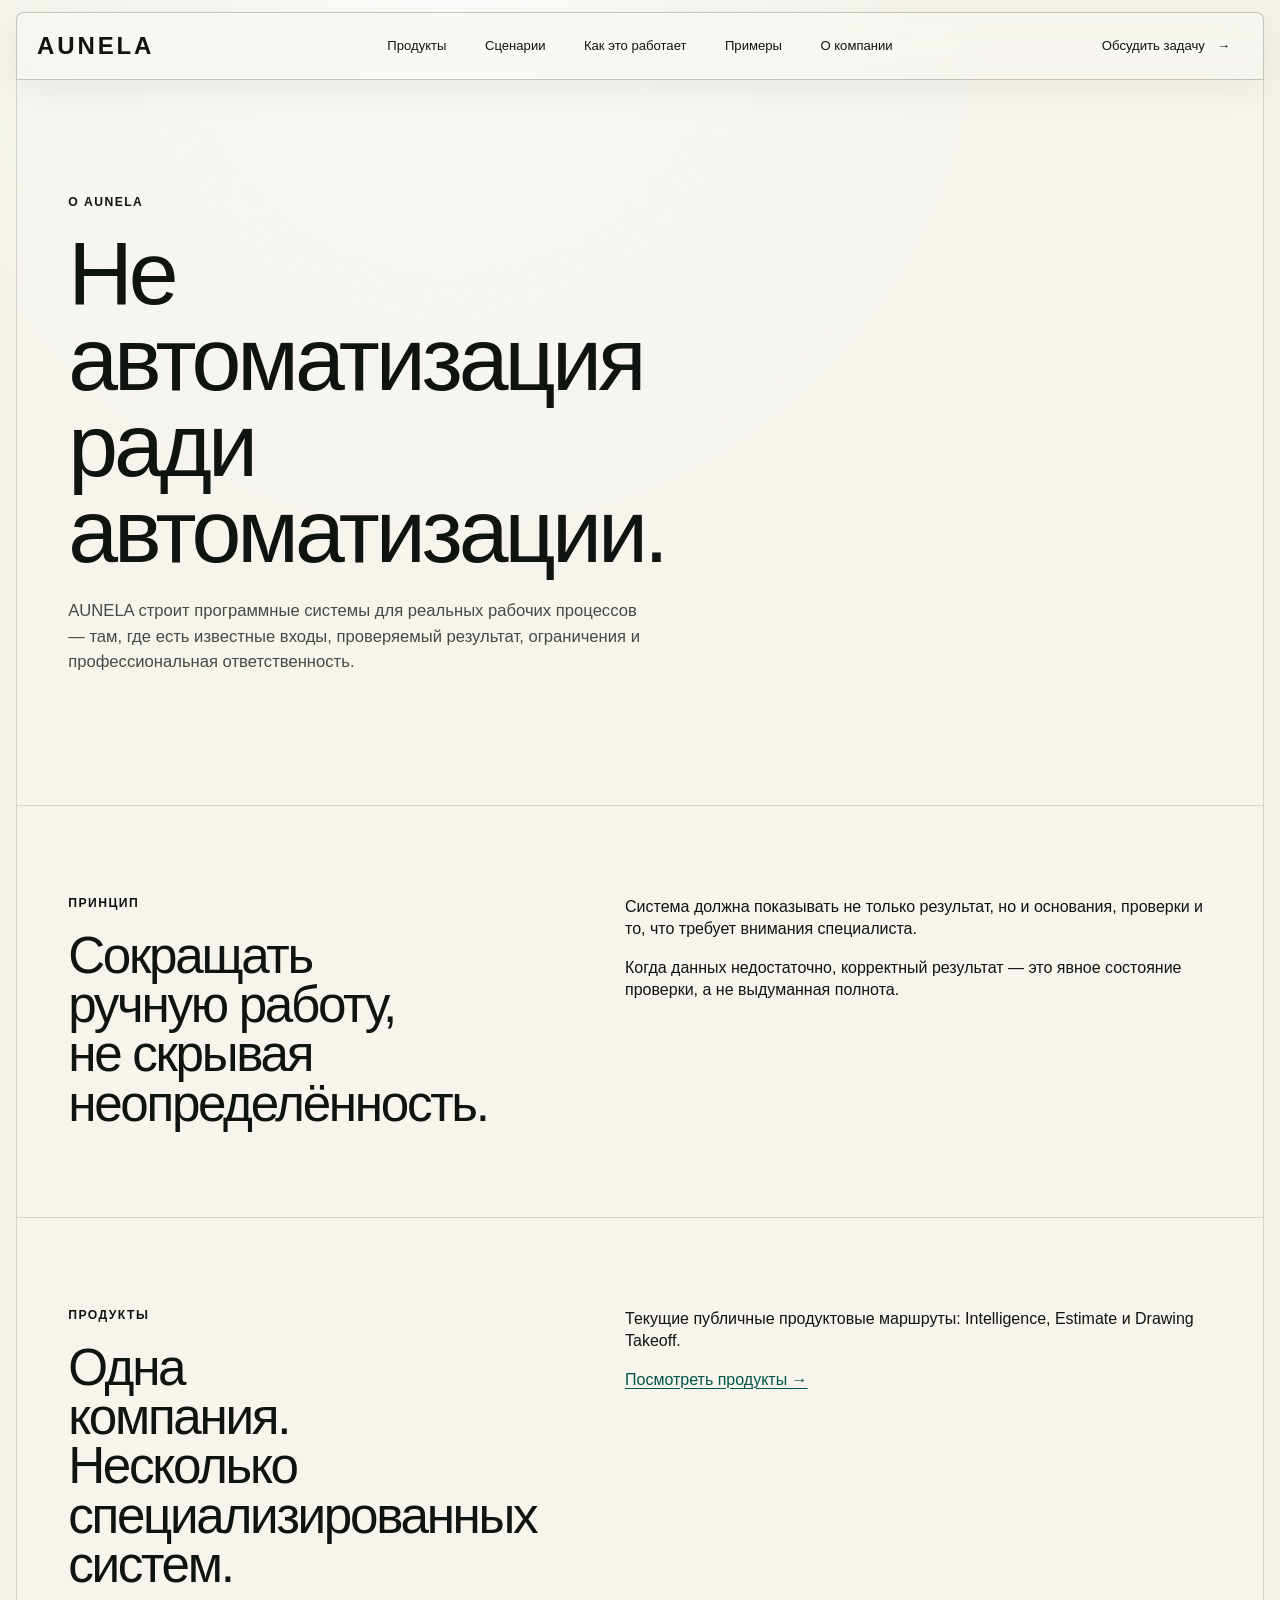
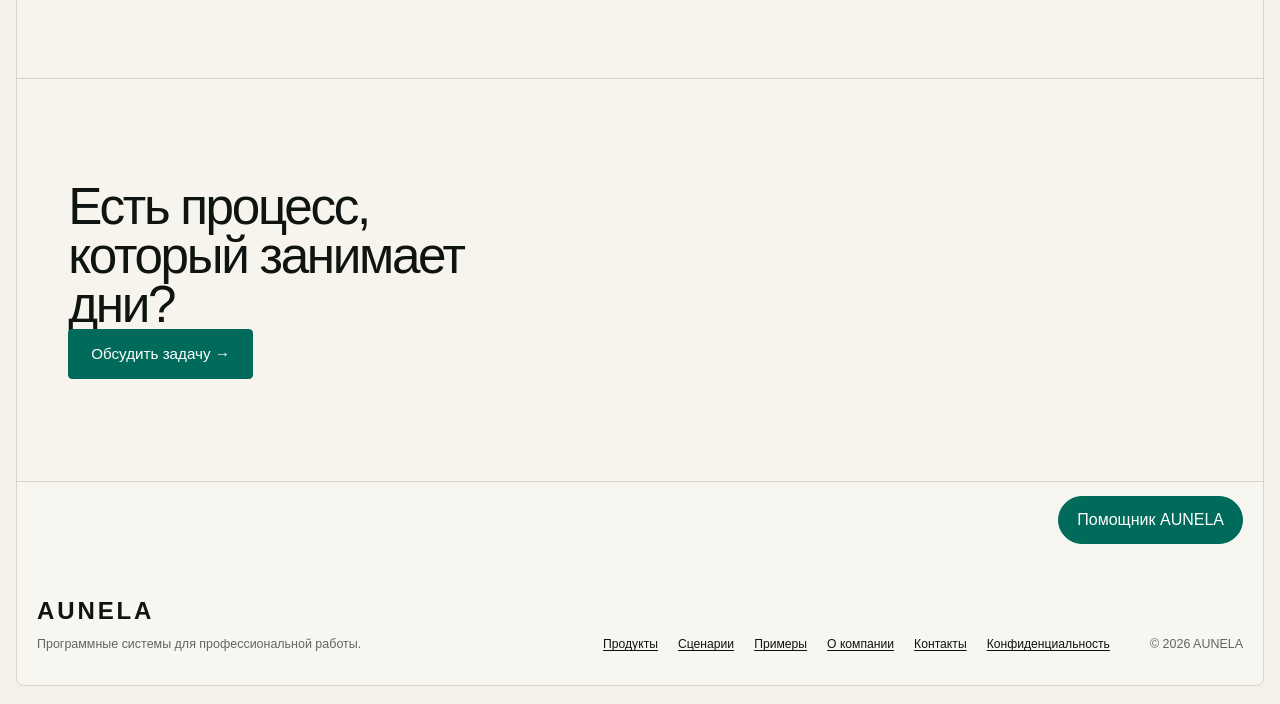
==== commit e1d9a8d1: "Publish mail gateway and security contact surface" ====
--- a/about/index.html
+++ b/about/index.html
@@ -1,4 +1,4 @@
-<!DOCTYPE html><html lang="ru"> <head><meta charset="UTF-8"><meta name="viewport" content="width=device-width"><meta name="color-scheme" content="light"><meta name="theme-color" content="#f2f0e9"><link rel="icon" type="image/svg+xml" href="/favicon.svg"><title>О AUNELA</title><meta name="description" content="AUNELA создаёт программные системы для ограниченных профессиональных процессов с понятными входами, результатом, проверками и явными границами."><link rel="canonical" href="https://aunela.ru/about/"><meta name="robots" content="noindex,nofollow,noarchive"><meta property="og:type" content="website"><meta property="og:site_name" content="AUNELA"><meta property="og:title" content="О AUNELA"><meta property="og:description" content="AUNELA создаёт программные системы для ограниченных профессиональных процессов с понятными входами, результатом, проверками и явными границами."><meta property="og:url" content="https://aunela.ru/about/"><script type="application/ld+json">[{"@context":"https://schema.org","@type":"Organization","name":"AUNELA","legalName":"Индивидуальный предприниматель Кулишова Ксения Геннадьевна","identifier":[{"@type":"PropertyValue","propertyID":"ИНН","value":"595706067159"},{"@type":"PropertyValue","propertyID":"ОГРНИП","value":"324595800131352"}],"telephone":"+7 922 640-99-22","url":"https://aunela.ru","email":"office@aunela.ru"}]</script><link rel="stylesheet" href="/_astro/BaseLayout.Bxis8XEd.css"></head> <body> <a class="skip-link" href="#content">К содержанию</a> <div class="nav-shell"> <header class="site-header"> <a class="brand" href="/" aria-label="AUNELA — главная">AUNELA</a> <nav class="desktop-nav" aria-label="Основная навигация"> <a href="/products/">Продукты</a> <a href="/capabilities/">Сценарии</a> <a href="/#trace">Как это работает</a> <a href="/examples/">Примеры</a> <a href="/about/">О компании</a> </nav> <div class="header-actions">  <a class="header-cta" href="/contact/">Обсудить задачу <span aria-hidden="true">→</span></a> </div> <a class="header-mobile-cta" href="/contact/">Связаться</a> <button class="menu-button" type="button" aria-expanded="false" aria-controls="mobile-nav"> <span class="sr-only">Открыть меню</span> <span></span><span></span> </button> </header> <nav id="mobile-nav" class="mobile-nav" aria-label="Мобильная навигация" hidden> <a href="/products/">Продукты</a> <a href="/capabilities/">Сценарии</a> <a href="/#trace">Как это работает</a> <a href="/examples/">Примеры</a> <a href="/about/">О компании</a> <a href="/contact/">Обсудить задачу</a> </nav> </div> <main id="content">  <section class="page-hero narrow"> <p class="eyebrow">О AUNELA</p> <h1>Не автоматизация ради автоматизации.</h1> <p class="hero-lead">
+<!DOCTYPE html><html lang="ru"> <head><meta charset="UTF-8"><meta name="viewport" content="width=device-width"><meta name="color-scheme" content="light"><meta name="theme-color" content="#f2f0e9"><link rel="icon" type="image/svg+xml" href="/favicon.svg"><title>О AUNELA</title><meta name="description" content="AUNELA создаёт программные системы для ограниченных профессиональных процессов с понятными входами, результатом, проверками и явными границами."><link rel="canonical" href="https://aunela.ru/about/"><meta name="robots" content="noindex,nofollow,noarchive"><meta property="og:type" content="website"><meta property="og:site_name" content="AUNELA"><meta property="og:title" content="О AUNELA"><meta property="og:description" content="AUNELA создаёт программные системы для ограниченных профессиональных процессов с понятными входами, результатом, проверками и явными границами."><meta property="og:url" content="https://aunela.ru/about/"><script type="application/ld+json">[{"@context":"https://schema.org","@type":"Organization","name":"AUNELA","legalName":"Индивидуальный предприниматель Кулишова Ксения Геннадьевна","identifier":[{"@type":"PropertyValue","propertyID":"ИНН","value":"595706067159"},{"@type":"PropertyValue","propertyID":"ОГРНИП","value":"324595800131352"}],"telephone":"+7 922 640-99-22","url":"https://aunela.ru","email":"office@aunela.ru"}]</script><link rel="stylesheet" href="/_astro/global.DxPeA7Tw.css"></head> <body> <a class="skip-link" href="#content">К содержанию</a> <div class="nav-shell"> <header class="site-header"> <a class="brand" href="/" aria-label="AUNELA — главная">AUNELA</a> <nav class="desktop-nav" aria-label="Основная навигация"> <a href="/products/">Продукты</a> <a href="/capabilities/">Сценарии</a> <a href="/#trace">Как это работает</a> <a href="/examples/">Примеры</a> <a href="/about/">О компании</a> </nav> <div class="header-actions">  <a class="header-cta" href="/contact/">Обсудить задачу <span aria-hidden="true">→</span></a> </div> <a class="header-mobile-cta" href="/contact/">Связаться</a> <button class="menu-button" type="button" aria-expanded="false" aria-controls="mobile-nav"> <span class="sr-only">Открыть меню</span> <span></span><span></span> </button> </header> <nav id="mobile-nav" class="mobile-nav" aria-label="Мобильная навигация" hidden> <a href="/products/">Продукты</a> <a href="/capabilities/">Сценарии</a> <a href="/#trace">Как это работает</a> <a href="/examples/">Примеры</a> <a href="/about/">О компании</a> <a href="/contact/">Обсудить задачу</a> </nav> </div> <main id="content">  <section class="page-hero narrow"> <p class="eyebrow">О AUNELA</p> <h1>Не автоматизация ради автоматизации.</h1> <p class="hero-lead">
 AUNELA строит программные системы для реальных рабочих процессов — там, где есть
       известные входы, проверяемый результат, ограничения и профессиональная ответственность.
 </p> </section> <section class="section-grid page-section"> <div><p class="section-index">ПРИНЦИП</p><h2>Сокращать ручную работу, не скрывая неопределённость.</h2></div> <div> <p>Система должна показывать не только результат, но и основания, проверки и то, что требует внимания специалиста.</p> <p>Когда данных недостаточно, корректный результат — это явное состояние проверки, а не выдуманная полнота.</p> </div> </section> <section class="section-grid page-section"> <div><p class="section-index">ПРОДУКТЫ</p><h2>Одна компания. Несколько специализированных систем.</h2></div> <div> <p>Текущие публичные продуктовые маршруты: Intelligence, Estimate и Drawing Takeoff.</p> <a class="text-link" href="/products/">Посмотреть продукты →</a> </div> </section> <section class="page-cta page-section"> <h2>Есть процесс, который занимает дни?</h2> <a class="button button-primary" href="/contact/">Обсудить задачу →</a> </section>  </main> <div class="agent-slot" data-agent-slot data-agent-live="false" data-agent-endpoint> <button class="agent-launcher" type="button" aria-expanded="false" aria-controls="agent-panel">
--- a/_astro/global.DxPeA7Tw.css
+++ b/_astro/global.DxPeA7Tw.css
@@ -0,0 +1 @@
+:root{--bg:#f3f1e9;--paper:#f8f7f2;--ink:#101411;--muted:#62665f;--line:#d7d5cc;--green:#006b5b;--green-dark:#005449;--mint:#dcefe8;--mint-strong:#bfe6d8;--amber:#d98900;--amber-bg:#fff0c7;--radius:8px;--max:1480px;--page:clamp(20px, 4vw, 64px);--display:clamp(3.4rem, 7vw, 7.9rem);--h2:clamp(2.25rem, 4vw, 5rem);color:var(--ink);background:var(--bg);font-synthesis:none;font-family:Arial,Helvetica Neue,Helvetica,sans-serif}*{box-sizing:border-box}html{scroll-behavior:smooth;scroll-padding-top:96px}body{background:radial-gradient(circle at 35% 0%, #ffffffc7, transparent 34rem), var(--bg);min-width:320px;color:var(--ink);margin:0;line-height:1.4}a{color:inherit;text-underline-offset:.18em;text-decoration-thickness:1px}button,a{-webkit-tap-highlight-color:transparent}button{font:inherit;color:inherit}p{margin:0 0 1rem}h1,h2,h3{letter-spacing:-.045em;margin:0;font-weight:400;line-height:.96}h1{font-size:var(--display)}h2{font-size:var(--h2)}h3{font-size:1.45rem}.sr-only{clip:rect(0,0,0,0);white-space:nowrap;border:0;width:1px;height:1px;margin:-1px;padding:0;overflow:hidden;position:absolute!important}.skip-link{z-index:1000;background:var(--ink);color:#fff;padding:10px 14px;position:fixed;top:8px;left:8px;transform:translateY(-150%)}.skip-link:focus{transform:none}.nav-shell{z-index:90;pointer-events:none;padding-top:12px;position:sticky;top:0}.nav-shell>*{pointer-events:auto}.site-header{width:min(calc(100% - 32px),var(--max));border-radius:var(--radius) var(--radius) 0 0;backdrop-filter:blur(24px)saturate(132%);z-index:20;background:linear-gradient(#f8f7f2c7,#f8f7f2ad);border:1px solid #bebeb6e0;grid-template-columns:1fr auto 1fr;align-items:center;min-height:68px;margin:0 auto;padding:0 20px;display:grid;position:relative;box-shadow:0 10px 34px #1014110f}.brand{letter-spacing:.12em;width:max-content;font-size:1.5rem;font-weight:700;text-decoration:none;display:inline-block}.desktop-nav{align-items:center;gap:clamp(20px,3vw,46px);display:flex}.desktop-nav a,.utility-link{font-size:.82rem;text-decoration:none}.desktop-nav a:hover,.utility-link:hover{text-decoration:underline}.header-actions{justify-content:flex-end;align-items:center;gap:20px;display:flex}.header-cta{white-space:nowrap;border:1px solid #0000;border-radius:3px;align-items:center;gap:12px;min-height:38px;padding:8px 12px;font-size:.82rem;text-decoration:none;transition:background .18s,border-color .18s;display:inline-flex}.header-cta:hover{background:#dcefe89e;border-color:#006b5b2e}.header-mobile-cta,.menu-button,.mobile-nav{display:none}main{width:min(calc(100% - 32px),var(--max));border-left:1px solid var(--line);border-right:1px solid var(--line);background:#f8f7f294;margin:0 auto}.hero{border-bottom:1px solid var(--line);grid-template-columns:.9fr 1.1fr;min-height:560px;display:grid;overflow:hidden}.hero-copy{padding:clamp(32px,5vw,72px) var(--page);align-self:center}.eyebrow,.section-kicker,.section-index,.demo-label{letter-spacing:.12em;text-transform:uppercase;margin:0 0 20px;font-size:.76rem;font-weight:700;line-height:1.25}.hero h1{max-width:8ch}.hero-lead{color:#454a44;max-width:760px;margin-top:24px;font-size:clamp(1rem,1.3vw,1.25rem);line-height:1.52}.button-row{flex-wrap:wrap;align-items:center;gap:14px;margin-top:30px;display:flex}.button{border:1px solid var(--green);border-radius:4px;justify-content:center;align-items:center;gap:18px;min-height:48px;padding:13px 22px;font-size:.95rem;text-decoration:none;transition:transform .18s,background .18s;display:inline-flex}.button:hover{transform:translateY(-1px)}.button-primary{background:var(--green);color:#fff}.button-primary:hover{background:var(--green-dark)}.button-secondary{background:0 0;border-color:#777b75}.text-link{color:var(--green-dark);font-size:1rem}.hero-proof{background:linear-gradient(135deg,#ddebe83d,#3967751f),linear-gradient(120deg,#d7dedb 0 22%,#9bb8bc 22% 42%,#527884 42% 58%,#244b5a 58% 66%,#d4d9d4 66%);min-height:560px;position:relative;overflow:hidden}.hero-proof:after{content:"";mix-blend-mode:soft-light;background:repeating-linear-gradient(90deg,#0000 0 82px,#ffffff47 83px 84px),repeating-linear-gradient(0deg,#0000 0 96px,#ffffff1f 97px 98px);position:absolute;inset:0}.blueprint-grid{z-index:1;background-color:#f3f5f0;background-image:linear-gradient(#1648441f 1px,#0000 1px),linear-gradient(90deg,#1648441f 1px,#0000 1px),none;background-position:0 0,0 0,0 0;background-repeat:repeat,repeat,repeat;background-size:24px 24px;background-attachment:scroll,scroll,scroll;background-origin:padding-box,padding-box,padding-box;background-clip:border-box,border-box,border-box;border:1px solid #172e2d2e;position:absolute;inset:18% 46% 10% 4%;transform:rotate(-1deg)}.proof-window{z-index:3;background:#f9f9f6f5;border:1px solid #1e2a282e;border-radius:6px;position:absolute;overflow:hidden;box-shadow:0 18px 45px #1a302d24}.source-window{width:52%;top:12%;left:5%}.result-window{width:49%;top:25%;right:4%}.window-bar{border-bottom:1px solid #dedfd8;justify-content:space-between;align-items:center;gap:12px;min-height:42px;padding:11px 14px;font-size:.74rem;display:flex}.window-bar span{color:var(--muted)}.drawing-canvas{background-color:#f6f7f2;background-image:linear-gradient(#0c403b14 1px,#0000 1px),linear-gradient(90deg,#0c403b14 1px,#0000 1px),none;background-position:0 0,0 0,0 0;background-repeat:repeat,repeat,repeat;background-size:20px 20px;background-attachment:scroll,scroll,scroll;background-origin:padding-box,padding-box,padding-box;background-clip:border-box,border-box,border-box;min-height:220px;position:relative}.drawing-box{background:#3fb89b1f;border:2px solid #14917d;width:82px;height:56px;position:absolute;top:34%;left:24%}.drawing-node{background:var(--green);border-radius:50%;width:11px;height:11px;position:absolute;top:45%;left:44%}.drawing-line{background:var(--green);transform-origin:0;height:2px;position:absolute}.drawing-line.one{width:120px;top:46%;left:45%;transform:rotate(12deg)}.drawing-line.two{width:66px;top:57%;left:61%;transform:rotate(-3deg)}.result-row{border-bottom:1px solid #e2e1da;grid-template-columns:48px 1fr auto;align-items:center;gap:10px;min-height:56px;padding:7px 12px;font-size:.76rem;display:grid}.result-row strong{font-weight:400}.result-row em,.status-review,.status-ok{white-space:nowrap;border-radius:4px;padding:5px 8px;font-style:normal}.status-ok{color:var(--green-dark);background:var(--mint)}.status-review{color:#9a5e00;background:var(--amber-bg)}.trace-section{padding:24px var(--page) 32px;border-bottom:1px solid var(--line)}.trace-list{grid-template-columns:repeat(5,1fr);gap:0;margin:0;padding:0;list-style:none;display:grid}.trace-step{min-width:0;padding-right:24px;position:relative}.trace-top{align-items:center;height:44px;display:flex;position:relative}.trace-number{color:var(--muted);font-size:.7rem;position:absolute;top:42px;left:0}.trace-dot{background:var(--mint);border:1px solid var(--mint-strong);width:42px;height:42px;color:var(--green-dark);z-index:2;border-radius:50%;place-items:center;font-weight:700;display:grid;position:relative}.trace-line{background:var(--green);flex:1;height:2px;margin-left:8px;position:relative}.trace-line:after{content:"";border-left:7px solid var(--green);border-top:4px solid #0000;border-bottom:4px solid #0000;width:0;height:0;position:absolute;top:-3px;right:-1px}.trace-step strong{margin-top:26px;font-size:.92rem;display:block}.trace-step>span:last-of-type:not(.review-branch){color:var(--muted);max-width:22ch;margin-top:5px;font-size:.78rem;display:block}.review-branch{color:#9a5e00;background:var(--amber-bg);border-radius:99px;margin-top:10px;padding:5px 8px;font-size:.72rem;display:inline-flex}.section-grid{padding:clamp(54px,7vw,100px) var(--page);border-bottom:1px solid var(--line);grid-template-columns:.9fr 1.1fr;gap:clamp(36px,6vw,100px);display:grid}.section-grid h2{max-width:12ch}.section-lead{color:#4d514c;max-width:49ch;margin:22px 0;font-size:1.03rem}.control-section>div:first-child{align-self:center}.review-panel{grid-template-columns:1fr 1.18fr;align-items:stretch;gap:16px;display:grid}.review-panel .proof-window{width:auto;box-shadow:none;position:relative;inset:auto}.review-panel .drawing-canvas{min-height:270px}.drawing-box.review{border-color:var(--amber);background:#e69d161f}.drawing-line.review{background:var(--amber);width:125px;top:49%;left:42%;transform:rotate(-2deg)}.review-card{border:1px solid var(--line);background:#ffffffb8;border-radius:6px;padding:20px}.review-title{color:#a36600;border-bottom:1px solid var(--line);padding-bottom:13px}.review-dot{background:var(--amber);border-radius:50%;width:9px;height:9px;margin-right:6px;display:inline-block}.review-card dl{margin:0 0 18px}.review-card dl div{border-bottom:1px solid #e3e1da;grid-template-columns:110px 1fr;gap:14px;padding:8px 0;font-size:.78rem;display:grid}.review-card dt{color:var(--muted)}.review-card dd{margin:0}.compact-button{width:100%;font-size:.8rem}.products-section{padding:26px var(--page) 16px;border-bottom:1px solid var(--line)}.section-heading-row{min-height:30px}.product-grid{grid-template-columns:repeat(5,1fr);gap:16px;display:grid}.product-grid-three{grid-template-columns:repeat(3,1fr)}.product-card{border:1px solid var(--line);background:#ffffff9e;border-radius:5px;min-width:0;text-decoration:none;transition:transform .18s,border-color .18s;overflow:hidden}a.product-card:hover{border-color:#acaea7;transform:translateY(-2px)}.product-visual{background:linear-gradient(135deg,#10675a1c,#30586214),#e7ebe7;height:120px;position:relative;overflow:hidden}.visual-grid{background-color:#0000;background-image:linear-gradient(#0a49411a 1px,#0000 1px),linear-gradient(90deg,#0a49411a 1px,#0000 1px);background-position:0 0,0 0;background-repeat:repeat,repeat;background-size:18px 18px;background-attachment:scroll,scroll;background-origin:padding-box,padding-box;background-clip:border-box,border-box;position:absolute;inset:10px}.visual-mark{border:2px solid var(--green);background:#1688741a;width:42%;height:38%;position:absolute;top:28%;left:20%}.product-copy{min-height:150px;padding:14px;position:relative}.product-copy h3{letter-spacing:-.025em;font-size:1.03rem;font-weight:700}.product-copy p{color:var(--muted);margin-top:8px;font-size:.81rem}.card-arrow{color:var(--green);font-size:1.3rem;position:absolute;bottom:12px;right:14px}.product-label{color:var(--muted);font-size:.68rem}.material-level-2{background:#f7f6f1;border-color:#d9d8d1}.material-level-2 .product-visual{background:linear-gradient(135deg,#0000 0 48%,#006b5b14 48% 52%,#0000 52%),#ecece7}.material-level-2 .visual-grid{background-color:#0000;background-image:linear-gradient(#0a49411a 1px,#0000 1px),linear-gradient(90deg,#0a49411a 1px,#0000 1px);background-position:0 0,0 0;background-repeat:repeat,repeat;background-size:34px 34px;background-attachment:scroll,scroll;background-origin:padding-box,padding-box;background-clip:border-box,border-box}.material-level-2 .visual-mark{border-style:dashed;width:28%;height:30%}.material-level-3{background:#f5f4ef;border-color:#deddd7}.material-level-3 .product-visual{background:linear-gradient(90deg,#0000 0 15%,#006b5b17 15% 16%,#0000 16% 38%,#006b5b17 38% 39%,#0000 39%),#efefe9}.material-level-3 .visual-grid{background:repeating-linear-gradient(0deg,#0000 0 27px,#0a494117 28px 29px)}.material-level-3 .visual-mark{background:0 0;border-style:dotted;border-width:1px;width:18%;height:18%}.material-level-3 .product-copy p{max-width:22ch}.demo-label{color:#555951;background:#e7e5dc;border-radius:2px;padding:5px 8px;font-size:.65rem;display:inline-block}.evidence-ledger{border:1px solid var(--line);background:#ffffffad;align-self:center}.evidence-ledger div{border-bottom:1px solid var(--line);justify-content:space-between;align-items:center;gap:16px;min-height:52px;padding:0 16px;display:flex}.evidence-ledger div:last-child{border-bottom:0}.evidence-ledger span{color:var(--muted);font-size:.84rem}.evidence-ledger strong{font-size:1rem;font-weight:400}.evidence-ledger .review-ledger{background:var(--amber-bg)}.evidence-ledger .review-ledger span,.evidence-ledger .review-ledger strong{color:#9a5e00}.fit-section{border-bottom:0}.fit-section h2{max-width:14ch}.fit-section>div:last-child{align-self:end;max-width:55ch}.page-hero{padding:clamp(60px,9vw,140px) var(--page);border-bottom:1px solid var(--line)}.page-hero.narrow h1{max-width:12ch}.page-hero.narrow .hero-lead{max-width:62ch}.product-detail-hero{grid-template-columns:1.15fr .85fr;gap:80px;display:grid}.product-detail-hero h1{max-width:10ch}.product-proof-card{border:1px solid var(--line);background:#ffffffa3;border-radius:6px;align-self:end;padding:24px}.mini-ledger{border-top:1px solid var(--line);grid-template-columns:1fr 1fr;margin-bottom:20px;display:grid}.mini-ledger span,.mini-ledger strong{border-bottom:1px solid var(--line);padding:11px 0;font-size:.78rem}.mini-ledger span{color:var(--muted)}.mini-ledger strong{text-align:right;font-weight:400}.fine-print,.page-note{color:var(--muted);font-size:.76rem;line-height:1.5}.page-section{border-bottom:1px solid var(--line)}.process-detail{padding:clamp(52px,7vw,96px) var(--page);grid-template-columns:repeat(3,1fr);display:grid}.process-column{border-right:1px solid var(--line);min-width:0;padding:0 clamp(22px,3vw,46px)}.process-column:first-child{padding-left:0}.process-column:last-child{border-right:0;padding-right:0}.process-column h2{margin-bottom:24px;font-size:clamp(1.6rem,2.3vw,2.7rem)}.plain-list{margin:0;padding:0;list-style:none}.plain-list li{border-bottom:1px solid var(--line);color:#444943;padding:12px 0 12px 20px;position:relative}.plain-list li:before{content:"—";color:var(--green);position:absolute;left:0}.strong-list li{color:var(--ink);font-size:1.08rem}.human-control-note{border-left:3px solid var(--green);background:var(--mint);margin-top:34px;padding:24px}.human-control-note p:last-child{margin-bottom:0}.page-cta{padding:clamp(60px,8vw,120px) var(--page)}.page-cta h2{max-width:14ch}.portfolio-next{border-bottom:0}.developing-list{align-self:center}.developing-row{border-top:1px solid var(--line);grid-template-columns:160px 1fr;gap:20px;padding:20px 0;display:grid}.developing-row h3{font-size:1.1rem;font-weight:700}.developing-row p{color:var(--muted);margin:0}.example-index{padding:0 var(--page)}.example-row{border-bottom:1px solid var(--line);grid-template-columns:80px 1fr 40px;align-items:center;gap:24px;min-height:160px;text-decoration:none;display:grid}.example-row h2{font-size:clamp(2rem,4vw,4rem)}.example-row p{color:var(--muted);max-width:70ch;margin-top:10px}.example-row .card-arrow{justify-self:end;position:static}.page-note{padding:24px var(--page) 70px;max-width:90ch}.example-proof{padding:0 var(--page);grid-template-columns:repeat(5,1fr);display:grid}.example-proof article{border-right:1px solid var(--line);min-height:340px;padding:28px 22px;position:relative}.example-proof article:first-child{border-left:1px solid var(--line)}.example-proof h2{max-width:12ch;margin-bottom:22px;font-size:1.6rem}.example-proof p:last-child{color:var(--muted);font-size:.9rem}.example-proof .human-proof{background:var(--mint)}.proof-num{color:#b5b7b0;letter-spacing:-.05em;margin-bottom:48px;font-size:3rem;display:block}.status-review.large{margin-top:14px;padding:8px 12px;display:inline-flex}.contact-grid{padding:clamp(50px,7vw,96px) var(--page);grid-template-columns:1fr 1fr;gap:24px;display:grid}.contact-card{border:1px solid var(--line);background:#ffffff94;padding:clamp(26px,4vw,54px)}.contact-card.primary{background:var(--mint);border-color:#b8d8cd}.numbered{counter-reset:steps}.numbered li{padding-left:32px}.numbered li:before{counter-increment:steps;content:"0" counter(steps);font-size:.7rem;top:15px}.site-footer{width:min(calc(100% - 32px),var(--max));border:1px solid var(--line);border-radius:0 0 var(--radius) var(--radius);background:#f8f7f2d9;border-top:0;grid-template-columns:1fr auto auto;align-items:end;gap:40px;min-height:120px;margin:0 auto 18px;padding:32px 20px;display:grid}.site-footer p{color:var(--muted);margin:8px 0 0;font-size:.78rem}.site-footer nav{flex-wrap:wrap;gap:20px;display:flex}.site-footer nav a{font-size:.76rem}.footer-note{white-space:nowrap}.agent-slot{z-index:40;width:min(calc(100% - 32px),var(--max));border-left:1px solid var(--line);border-right:1px solid var(--line);background:#f8f7f2b8;justify-content:flex-end;margin:0 auto;padding:14px 20px 18px;display:flex;position:relative}.agent-launcher{border:1px solid var(--green);background:var(--green);color:#fff;min-height:48px;box-shadow:none;cursor:pointer;border-radius:99px;padding:12px 18px}.agent-panel{border:1px solid var(--line);background:#f9f8f3;border-radius:8px;width:min(390px,100vw - 32px);max-height:min(640px,100vh - 110px);position:absolute;bottom:70px;right:20px;overflow:auto;box-shadow:0 24px 80px #1f2c2833}.agent-head{border-bottom:1px solid var(--line);justify-content:space-between;align-items:start;gap:20px;padding:20px;display:flex}.agent-head .section-index{margin-bottom:6px}.agent-close{cursor:pointer;background:0 0;border:0;width:40px;height:40px;font-size:1.5rem}.agent-choices{display:grid}.agent-choices a{border-bottom:1px solid var(--line);gap:4px;padding:16px 20px;text-decoration:none;display:grid}.agent-choices a:hover{background:var(--mint)}.agent-choices span{color:var(--muted);font-size:.78rem}.agent-fallback{padding:18px 20px;font-size:.8rem}.agent-fallback p{color:var(--muted)}@media (width<=1050px){.site-header{grid-template-columns:1fr auto auto;column-gap:8px}.desktop-nav,.header-actions{display:none}.header-mobile-cta{min-height:38px;color:var(--green-dark);white-space:nowrap;border:1px solid #006b5b38;border-radius:3px;align-items:center;padding:8px 11px;font-size:.78rem;text-decoration:none;display:inline-flex}.menu-button{cursor:pointer;background:0 0;border:0;align-content:center;justify-self:end;gap:6px;width:44px;height:44px;display:grid}.menu-button span:not(.sr-only){background:var(--ink);width:23px;height:1px}.mobile-nav{width:min(calc(100% - 32px),var(--max));border:1px solid var(--line);z-index:19;background:#f8f7f2fa;border-top:0;margin:0 auto;display:grid;position:relative;box-shadow:0 18px 36px #10141114}.mobile-nav[hidden]{display:none}.mobile-nav a{border-bottom:1px solid var(--line);padding:15px 20px;text-decoration:none}.hero{grid-template-columns:1fr}.hero-proof{min-height:480px}.trace-list{grid-template-columns:repeat(5,minmax(150px,1fr));padding-bottom:12px;overflow-x:auto}.section-grid{grid-template-columns:1fr}.review-panel{grid-template-columns:1fr 1fr}.product-grid{grid-template-columns:repeat(3,1fr)}.product-detail-hero{grid-template-columns:1fr;gap:44px}.process-detail{grid-template-columns:1fr;gap:36px}.process-column{border-right:0;border-bottom:1px solid var(--line);padding:0 0 36px}.process-column:last-child{border-bottom:0}.example-proof{grid-template-columns:repeat(2,1fr)}.example-proof article{border:1px solid var(--line);margin:-1px 0 0 -1px}}@media (width<=720px){:root{--page:20px;--display:clamp(3rem,15vw,5.3rem);--h2:clamp(2.2rem,10vw,3.5rem)}body{background:var(--bg)}.site-header,main,.site-footer,.mobile-nav{width:calc(100% - 20px)}.nav-shell{padding-top:8px}.site-header{min-height:60px;padding:0 10px 0 14px}.brand{font-size:1.15rem}.hero{min-height:auto}.hero-copy{padding:38px var(--page) 34px}.hero h1{max-width:7ch}.eyebrow{margin-bottom:16px;font-size:.67rem}.hero-lead{margin-top:18px;font-size:.94rem}.button-row{width:100%;margin-top:22px;display:grid}.button{width:100%;min-height:50px}.hero-proof{min-height:365px}.source-window{width:76%;top:7%;left:5%}.result-window{width:74%;top:42%;right:4%}.drawing-canvas{min-height:150px}.result-row{grid-template-columns:34px 1fr auto;min-height:40px;padding:4px 7px;font-size:.6rem}.result-row em{padding:3px 5px}.trace-section{padding-top:22px;overflow-x:hidden}.trace-list{grid-template-columns:repeat(5,126px);min-width:0;max-width:100%}.trace-dot{width:34px;height:34px}.trace-number{top:36px}.trace-step strong{margin-top:24px;font-size:.75rem}.trace-step>span:last-of-type:not(.review-branch){font-size:.66rem}.review-panel{grid-template-columns:1fr}.review-panel .drawing-canvas{min-height:210px}.product-grid,.product-grid-three{grid-template-columns:repeat(3,minmax(180px,1fr));padding-bottom:12px;overflow-x:auto}.product-card{scroll-snap-align:start}.products-section{overflow:hidden}.product-copy{min-height:136px}.evidence-section{gap:36px}.page-hero{padding:54px var(--page)}.page-hero h1,.product-detail-hero h1,.section-grid h2{hyphens:auto;overflow-wrap:anywhere;max-width:100%}.page-hero h1{font-size:clamp(2.65rem,12vw,4.4rem)}.product-detail-hero{gap:34px}.example-proof{grid-template-columns:1fr}.example-proof article{min-height:260px}.proof-num{margin-bottom:24px}.example-row{grid-template-columns:36px 1fr 24px;gap:12px;min-height:140px}.contact-grid{grid-template-columns:1fr}.site-footer{grid-template-columns:1fr;align-items:start;gap:24px}.site-footer nav{grid-template-columns:1fr 1fr;display:grid}.agent-slot{width:calc(100% - 20px);margin:0 auto;padding:12px 10px 18px}.agent-launcher{width:100%;min-height:48px;font-size:.82rem}.agent-panel{width:calc(100vw - 20px);max-height:calc(100vh - 20px);position:fixed;bottom:10px;right:10px}}@media (prefers-reduced-motion:reduce){html{scroll-behavior:auto}*,:before,:after{scroll-behavior:auto!important;transition-duration:.01ms!important;animation-duration:.01ms!important;animation-iteration-count:1!important}}:focus-visible{outline-offset:3px;outline:3px solid #0a7665}.hero-fit{border-top:1px solid var(--line);color:#3f443f;margin:18px 0 0;padding-top:16px;font-size:.82rem;line-height:1.5}.hero-fit strong{color:var(--ink)}.facts-section{padding:clamp(52px,7vw,96px) var(--page)}.facts-heading{grid-template-columns:.78fr 1.22fr;align-items:start;column-gap:clamp(32px,6vw,96px);margin-bottom:34px;display:grid}.facts-heading .section-index{grid-column:1}.facts-heading h2{grid-column:1;max-width:12ch}.facts-heading>p:last-child{max-width:58ch;color:var(--muted);grid-area:2/2;align-self:end;margin:0}.facts-grid{border-top:1px solid var(--line);border-left:1px solid var(--line);grid-template-columns:repeat(2,minmax(0,1fr));margin:0;display:grid}.fact-card{border-right:1px solid var(--line);border-bottom:1px solid var(--line);background:#ffffff73;min-width:0;margin:0;padding:24px}.fact-card dt{letter-spacing:.08em;text-transform:uppercase;margin-bottom:14px;font-size:.75rem;font-weight:700;line-height:1.3}.fact-card dd{margin:0}.fact-card dd p{color:#454a44;margin:0}.fact-card .plain-list li{font-size:.9rem}.fact-card-accent{background:var(--mint)}.fact-card-evidence{background:#f1efe7;grid-column:1/-1}.fact-card-evidence dd{max-width:76ch}.contractor-answer{border:1px solid var(--line);background:#ffffff94;margin-top:26px}.contractor-answer>div{border-bottom:1px solid var(--line);grid-template-columns:170px 1fr;gap:24px;padding:18px 20px;display:grid}.contractor-answer>div:last-child{border-bottom:0}.contractor-answer dt{letter-spacing:.08em;text-transform:uppercase;font-size:.74rem;font-weight:700}.contractor-answer dd{color:#454a44;margin:0}@media (width<=720px){.facts-heading{grid-template-columns:1fr;gap:18px}.facts-heading .section-index,.facts-heading h2,.facts-heading>p:last-child{grid-area:auto/1}.facts-grid{grid-template-columns:1fr}.fact-card-evidence{grid-column:auto}.contractor-answer>div{grid-template-columns:1fr;gap:8px}}.hero-products{border-top:1px solid var(--line);border-left:1px solid var(--line);grid-template-columns:repeat(3,minmax(0,1fr));margin-top:22px;display:grid}.hero-products a{border-right:1px solid var(--line);border-bottom:1px solid var(--line);background:#ffffff5c;gap:3px;min-width:0;padding:12px 14px;text-decoration:none;display:grid}.hero-products strong{font-size:.76rem}.hero-products span{color:var(--muted);font-size:.68rem;line-height:1.3}.hero-products a:hover{background:var(--mint)}.assessment-package{border-top:1px solid var(--line);margin-top:26px;padding-top:20px}.assessment-package h3{letter-spacing:-.02em;margin-bottom:10px;font-size:1.15rem;font-weight:700}@media (width<=720px){.hero-products{grid-template-columns:1fr}}.contact-methods{gap:12px;margin-top:24px;display:grid}.contact-method{border-top:1px solid #0054492e;grid-template-columns:110px 1fr;align-items:center;gap:18px;padding:16px 0;text-decoration:none;display:grid}.contact-method span{color:var(--muted);text-transform:uppercase;letter-spacing:.08em;font-size:.76rem}.contact-method strong{word-break:break-word;font-size:1.02rem;font-weight:500}.contact-method.pending strong{color:var(--muted);font-weight:400}@media (width<=720px){.contact-method{grid-template-columns:1fr;gap:4px}}.agent-dialog{border-bottom:1px solid var(--line);padding:18px 20px 20px}.agent-dialog label{letter-spacing:.08em;text-transform:uppercase;margin-bottom:8px;font-size:.76rem;font-weight:700;display:block}.agent-dialog textarea{resize:vertical;border:1px solid var(--line);width:100%;min-height:118px;color:var(--ink);font:inherit;background:#fff;border-radius:4px;padding:14px;line-height:1.45}.agent-dialog textarea:focus{border-color:var(--green);outline:3px solid #006b5b2e}.agent-dialog-actions{grid-template-columns:1fr auto;align-items:center;gap:14px;margin-top:12px;display:grid}.agent-privacy-note{color:var(--muted);font-size:.7rem;line-height:1.35}.agent-dialog .button{width:auto;min-height:42px;padding:10px 16px}.agent-dialog button:disabled{cursor:wait;opacity:.65}.agent-answer{border:1px solid var(--line);white-space:pre-wrap;background:#fff;border-radius:4px;margin-top:14px;padding:14px;font-size:.88rem;line-height:1.5}.agent-answer[data-state=loading]{color:var(--muted)}.agent-answer[data-state=error]{background:var(--amber-bg);color:#805000;border-color:#e2c894}.agent-offline-note{color:var(--muted);padding:16px 20px 4px;font-size:.82rem}.agent-offline-note p{margin:0}@media (width<=720px){.agent-dialog-actions{grid-template-columns:1fr}.agent-dialog .button{width:100%}}.contact-role-list{border-top:1px solid #0054492e;margin-top:22px;display:grid}.contact-role-list a{border-bottom:1px solid #0054491f;grid-template-columns:1fr auto;gap:18px;padding:12px 0;text-decoration:none;display:grid}.contact-role-list span{color:var(--muted);font-size:.78rem}.contact-role-list strong{font-size:.84rem;font-weight:500}@media (width<=720px){.contact-role-list a{grid-template-columns:1fr;gap:3px}}.utility-body{background:radial-gradient(circle at 75% 18%, #006b5b14, transparent 32rem), var(--paper);min-height:100vh}.utility-shell{place-items:center;min-height:100vh;padding:32px;display:grid}.utility-card{border:1px solid var(--line);backdrop-filter:blur(22px)saturate(120%);background:#f8f7f2d1;border-radius:8px;width:min(720px,100%);padding:clamp(28px,5vw,56px);box-shadow:0 20px 60px #10141114}.utility-brand{letter-spacing:.16em;font-size:1.4rem;font-weight:700}.utility-kicker{letter-spacing:.12em;color:var(--muted);margin:34px 0 10px;font-size:.72rem;font-weight:700}.utility-card h1{letter-spacing:-.05em;margin:0;font-size:clamp(2.5rem,7vw,5rem);line-height:.95}.utility-lead{max-width:56ch;color:var(--muted);margin:22px 0 0;font-size:1rem;line-height:1.55}.utility-actions{flex-wrap:wrap;gap:10px;margin-top:30px;display:flex}.utility-actions .button:not(.button-primary){border:1px solid var(--line);background:#ffffff73}.utility-meta{border-top:1px solid var(--line);margin:34px 0 0}.utility-meta>div{border-bottom:1px solid var(--line);grid-template-columns:180px 1fr;gap:24px;padding:13px 0;display:grid}.utility-meta dt{color:var(--muted);font-size:.76rem}.utility-meta dd{word-break:break-word;margin:0;font-size:.88rem}.utility-note{color:var(--muted);margin:20px 0 0;font-size:.72rem;line-height:1.5}@media (width<=620px){.utility-shell{padding:12px}.utility-card{padding:28px 20px}.utility-actions{display:grid}.utility-actions .button{width:100%}.utility-meta>div{grid-template-columns:1fr;gap:4px}}
